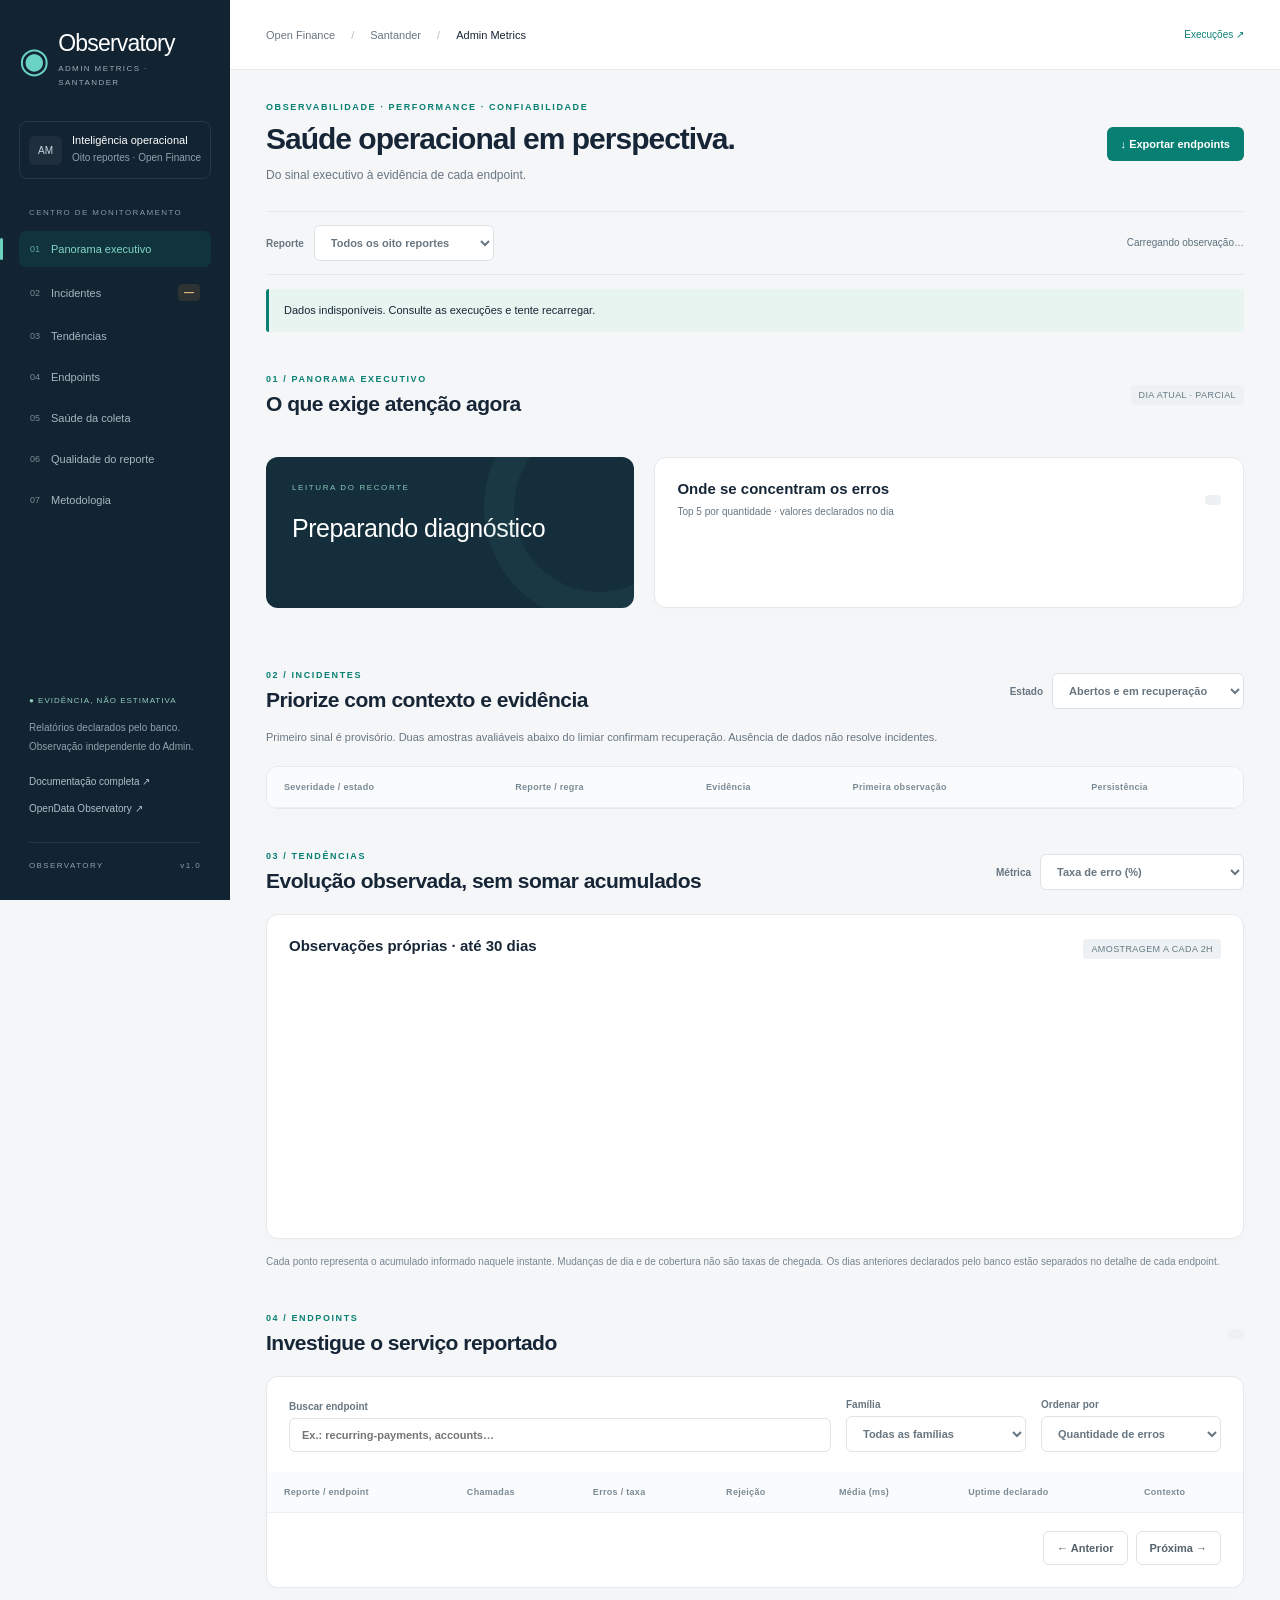
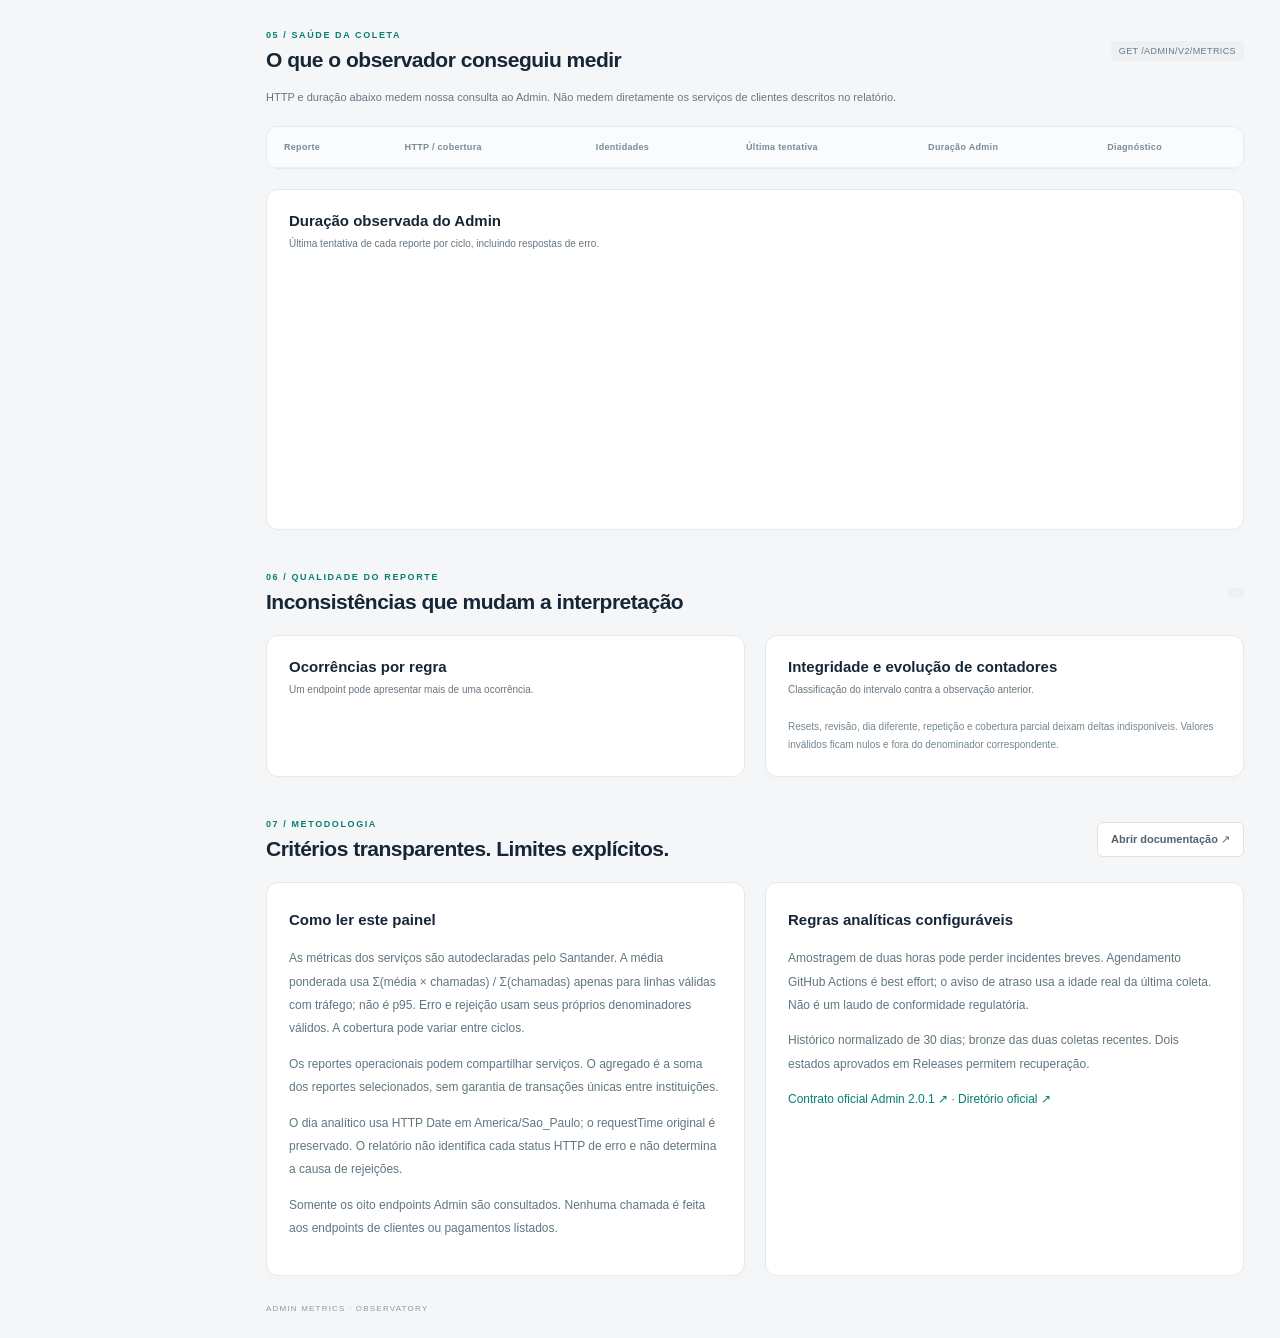
==== src/admin_metrics/web/index.html @ 26e7344a "Build Santander Admin monitor with stateful ETL, executive dashboard and two-hour Pages workflow" ====
<!DOCTYPE html>
<html lang="pt-BR">
<head>
<meta charset="utf-8"><meta name="viewport" content="width=device-width,initial-scale=1">
<meta name="description" content="Observatório executivo de métricas operacionais do Santander. Coleta auditável, incidentes e qualidade de reporte.">
<meta http-equiv="Content-Security-Policy" content="default-src 'self' file:; script-src 'self' file:; style-src 'self' 'unsafe-inline' file:; img-src 'self' data:; connect-src 'none'; object-src 'none'; base-uri 'none'">
<title>Admin Metrics · Santander Observatory</title>
<link rel="icon" href="data:image/svg+xml,%3Csvg xmlns='http://www.w3.org/2000/svg' viewBox='0 0 40 40'%3E%3Crect width='40' height='40' rx='10' fill='%23087f73'/%3E%3Ccircle cx='20' cy='20' r='11' fill='none' stroke='white' stroke-width='4'/%3E%3C/svg%3E">
<link rel="stylesheet" href="styles.css"><script defer src="data.js"></script><script defer src="app.js"></script>
</head>
<body>
<a href="#content" class="skip">Pular para o conteúdo</a>
<aside class="sidebar"><a class="brand" href="#panorama"><span class="brand-mark">◉</span><span>Observatory<small>ADMIN METRICS · SANTANDER</small></span></a><div class="workspace"><span>AM</span><div>Inteligência operacional<small>Oito reportes · Open Finance</small></div></div><p class="nav-label">CENTRO DE MONITORAMENTO</p><nav aria-label="Seções do dashboard">
<a class="nav-item active" href="#panorama"><span>01</span>Panorama executivo</a><a class="nav-item" href="#incidentes"><span>02</span>Incidentes <b id="nav-count">—</b></a><a class="nav-item" href="#tendencias"><span>03</span>Tendências</a><a class="nav-item" href="#endpoints"><span>04</span>Endpoints</a><a class="nav-item" href="#coleta"><span>05</span>Saúde da coleta</a><a class="nav-item" href="#qualidade"><span>06</span>Qualidade do reporte</a><a class="nav-item" href="#metodologia"><span>07</span>Metodologia</a></nav>
<div class="sidebar-bottom"><span class="source-label">● EVIDÊNCIA, NÃO ESTIMATIVA</span><p>Relatórios declarados pelo banco.<br>Observação independente do Admin.</p><a href="documentacao.html" target="_blank" rel="noopener">Documentação completa ↗</a><a href="https://alebitencourtx.github.io/open-finance-observatory/" target="_blank" rel="noopener">OpenData Observatory ↗</a><div class="sidebar-foot">OBSERVATORY <span>v1.0</span></div></div></aside>
<div class="shell"><header class="topbar"><div>Open Finance <span>/</span> Santander <span>/</span> <strong>Admin Metrics</strong></div><a href="https://github.com/alebitencourtx/admin-metrics/actions/workflows/pages.yml" target="_blank" rel="noopener">Execuções ↗</a></header>
<main id="content" tabindex="-1"><div class="page-heading"><div><p class="eyebrow">OBSERVABILIDADE · PERFORMANCE · CONFIABILIDADE</p><h1>Saúde operacional em perspectiva.</h1><p>Do sinal executivo à evidência de cada endpoint.</p></div><button id="export" class="button primary">↓ Exportar endpoints</button></div>
<div class="filterbar"><label>Reporte <select id="reporter"><option value="">Todos os oito reportes</option></select></label><div id="snapshot" class="snapshot">Carregando observação…</div></div><div id="freshness" role="status" class="notice"></div>
<noscript><div class="notice">Ative JavaScript para explorar o dashboard. A documentação HTML permanece disponível.</div></noscript>
<section id="panorama" class="section"><div class="section-heading"><div><p class="eyebrow">01 / PANORAMA EXECUTIVO</p><h2>O que exige atenção agora</h2></div><span class="tag">DIA ATUAL · PARCIAL</span></div><div id="kpis" class="metrics-grid"></div><div class="overview-grid"><article class="executive-card"><p class="dark-eyebrow">LEITURA DO RECORTE</p><h3 id="executive-title">Preparando diagnóstico</h3><p id="executive-copy"></p><div id="executive-foot" class="executive-foot"></div></article><article class="card"><div class="card-head"><div><h3>Onde se concentram os erros</h3><p>Top 5 por quantidade · valores declarados no dia</p></div><span id="concentration" class="tag"></span></div><div id="ranking"></div></article></div><div id="reporter-cards" class="reporter-grid"></div></section>
<section id="incidentes" class="section"><div class="section-heading"><div><p class="eyebrow">02 / INCIDENTES</p><h2>Priorize com contexto e evidência</h2></div><label class="inline-label">Estado <select id="incident-status"><option value="active">Abertos e em recuperação</option><option value="all">Todos, incluindo resolvidos</option><option value="critical">Somente críticos ativos</option></select></label></div><p class="section-intro">Primeiro sinal é provisório. Duas amostras avaliáveis abaixo do limiar confirmam recuperação. Ausência de dados não resolve incidentes.</p><div class="card table-wrap"><table><thead><tr><th>Severidade / estado</th><th>Reporte / regra</th><th>Evidência</th><th>Primeira observação</th><th>Persistência</th></tr></thead><tbody id="incident-rows"></tbody></table></div></section>
<section id="tendencias" class="section"><div class="section-heading"><div><p class="eyebrow">03 / TENDÊNCIAS</p><h2>Evolução observada, sem somar acumulados</h2></div><label class="inline-label">Métrica <select id="trend-metric"><option value="error_pct">Taxa de erro (%)</option><option value="mean_ms">Média declarada (ms)</option><option value="calls">Chamadas acumuladas do dia</option></select></label></div><div class="card"><div class="card-head"><div><h3>Observações próprias · até 30 dias</h3><p id="trend-note"></p></div><span class="tag">AMOSTRAGEM A CADA 2H</span></div><div id="trend-chart" class="chart"></div></div><p class="footnote">Cada ponto representa o acumulado informado naquele instante. Mudanças de dia e de cobertura não são taxas de chegada. Os dias anteriores declarados pelo banco estão separados no detalhe de cada endpoint.</p></section>
<section id="endpoints" class="section"><div class="section-heading"><div><p class="eyebrow">04 / ENDPOINTS</p><h2>Investigue o serviço reportado</h2></div><span id="endpoint-count" class="tag"></span></div><div class="card"><div class="table-filters"><label class="search-label">Buscar endpoint<input id="search" type="search" placeholder="Ex.: recurring-payments, accounts…"></label><label>Família<select id="family"><option value="">Todas as famílias</option></select></label><label>Ordenar por<select id="sort"><option value="errors">Quantidade de erros</option><option value="error_pct">Taxa de erro</option><option value="mean_ms">Média declarada</option><option value="calls">Chamadas</option><option value="path">Nome do endpoint</option></select></label></div><div class="table-wrap endpoint-table"><table><thead><tr><th>Reporte / endpoint</th><th>Chamadas</th><th>Erros / taxa</th><th>Rejeição</th><th>Média (ms)</th><th>Uptime declarado</th><th>Contexto</th></tr></thead><tbody id="endpoint-rows"></tbody></table></div><div class="pagination"><span id="page-note"></span><div><button id="prev" class="button secondary">← Anterior</button><button id="next" class="button secondary">Próxima →</button></div></div></div></section>
<section id="coleta" class="section"><div class="section-heading"><div><p class="eyebrow">05 / SAÚDE DA COLETA</p><h2>O que o observador conseguiu medir</h2></div><span class="tag">GET /ADMIN/V2/METRICS</span></div><p class="section-intro">HTTP e duração abaixo medem nossa consulta ao Admin. Não medem diretamente os serviços de clientes descritos no relatório.</p><div class="card table-wrap"><table><thead><tr><th>Reporte</th><th>HTTP / cobertura</th><th>Identidades</th><th>Última tentativa</th><th>Duração Admin</th><th>Diagnóstico</th></tr></thead><tbody id="probe-rows"></tbody></table></div><div class="card collection-history"><div class="card-head"><div><h3>Duração observada do Admin</h3><p>Última tentativa de cada reporte por ciclo, incluindo respostas de erro.</p></div></div><div id="probe-chart" class="chart"></div></div></section>
<section id="qualidade" class="section"><div class="section-heading"><div><p class="eyebrow">06 / QUALIDADE DO REPORTE</p><h2>Inconsistências que mudam a interpretação</h2></div><span id="quality-total" class="tag"></span></div><div class="two-column"><article class="card"><div class="card-head"><div><h3>Ocorrências por regra</h3><p>Um endpoint pode apresentar mais de uma ocorrência.</p></div></div><div id="quality-rules"></div></article><article class="card"><div class="card-head"><div><h3>Integridade e evolução de contadores</h3><p>Classificação do intervalo contra a observação anterior.</p></div></div><div id="interval-rules"></div><p class="footnote">Resets, revisão, dia diferente, repetição e cobertura parcial deixam deltas indisponíveis. Valores inválidos ficam nulos e fora do denominador correspondente.</p></article></div></section>
<section id="metodologia" class="section"><div class="section-heading"><div><p class="eyebrow">07 / METODOLOGIA</p><h2>Critérios transparentes. Limites explícitos.</h2></div><a class="button secondary" href="documentacao.html">Abrir documentação ↗</a></div><div class="two-column"><article class="card prose"><h3>Como ler este painel</h3><p>As métricas dos serviços são autodeclaradas pelo Santander. A média ponderada usa Σ(média × chamadas) / Σ(chamadas) apenas para linhas válidas com tráfego; não é p95. Erro e rejeição usam seus próprios denominadores válidos. A cobertura pode variar entre ciclos.</p><p>Os reportes operacionais podem compartilhar serviços. O agregado é a soma dos reportes selecionados, sem garantia de transações únicas entre instituições.</p><p>O dia analítico usa HTTP Date em America/Sao_Paulo; o requestTime original é preservado. O relatório não identifica cada status HTTP de erro e não determina a causa de rejeições.</p><p>Somente os oito endpoints Admin são consultados. Nenhuma chamada é feita aos endpoints de clientes ou pagamentos listados.</p></article><article class="card prose"><h3>Regras analíticas configuráveis</h3><div id="rule-summary"></div><p>Amostragem de duas horas pode perder incidentes breves. Agendamento GitHub Actions é best effort; o aviso de atraso usa a idade real da última coleta. Não é um laudo de conformidade regulatória.</p><p>Histórico normalizado de 30 dias; bronze das duas coletas recentes. Dois estados aprovados em Releases permitem recuperação.</p><p><a href="https://raw.githubusercontent.com/OpenBanking-Brasil/openapi/main/swagger-apis/admin/2.0.1.yml" target="_blank" rel="noopener">Contrato oficial Admin 2.0.1 ↗</a> · <a href="https://data.directory.openbankingbrasil.org.br/participants" target="_blank" rel="noopener">Diretório oficial ↗</a></p></article></div></section>
<footer>ADMIN METRICS · OBSERVATORY <span id="build-info"></span></footer></main></div>
<dialog id="detail" aria-labelledby="detail-title"><header><div><p class="eyebrow">EVIDÊNCIA DO ENDPOINT</p><h2 id="detail-title"></h2></div><button id="close-detail" aria-label="Fechar detalhe" class="button secondary">✕ Fechar</button></header><div id="detail-body"></div></dialog>
</body></html>
---- src/admin_metrics/web/styles.css ----
@charset "UTF-8";
:root{--bg:#f5f6f8;--surface:#fff;--ink:#172636;--muted:#687681;--line:#e3e9ed;--teal:#087f73;--teal-soft:#e7f4f0;--nav:#122331;--amber:#946019;--red:#b34453;--radius:12px;font-family:Inter,"Segoe UI",Arial,sans-serif;color:var(--ink);font-size:14px;font-synthesis:none}
*{box-sizing:border-box}html{scroll-behavior:smooth;scroll-padding-top:24px}body{margin:0;background:var(--bg)}button,input,select{font:inherit;color:inherit}button{cursor:pointer}a{color:var(--teal);text-decoration:none}a:hover{text-decoration:underline}button,a,input,select{touch-action:manipulation}button:focus-visible,a:focus-visible,input:focus-visible,select:focus-visible,svg circle:focus-visible{outline:3px solid #40bba6;outline-offset:3px}button:disabled{opacity:.4;cursor:default}h1,h2,h3,p{margin:0}h1{font-size:30px;font-weight:650;letter-spacing:-1px}h2{font-size:21px;letter-spacing:-.5px;font-weight:630}h3{font-size:15px;font-weight:650}small{display:block;font-size:10px;font-weight:400;color:var(--muted);line-height:1.7}svg{display:block;max-width:100%}.skip{position:fixed;z-index:100;top:-70px;left:245px;background:var(--teal);color:white;padding:15px}.skip:focus{top:10px}.sidebar{position:fixed;inset:0 auto 0 0;width:230px;background:var(--nav);color:white;padding:30px 19px;display:flex;flex-direction:column;z-index:25}.brand{display:flex;align-items:center;gap:9px;color:white;font-size:23px;letter-spacing:-.8px}.brand:hover{text-decoration:none}.brand-mark{color:#6bd3c4;font-size:35px}.brand small{font-size:8px;letter-spacing:1.4px;color:#9dabb7;margin-top:5px}.workspace{display:flex;gap:10px;align-items:center;border:1px solid #ffffff18;border-radius:8px;padding:12px 9px;margin-top:32px;font-size:11px}.workspace>span{background:#ffffff0d;border-radius:6px;padding:9px;font-size:10px;color:#c9d7dc}.workspace small{color:#91a3af;margin-top:3px}.nav-label{font-size:8px;letter-spacing:1.4px;color:#8399a7;margin:29px 10px 14px}nav{display:grid;gap:5px}.nav-item{display:flex;align-items:center;gap:11px;padding:12px 11px;color:#a6b7c3;font-size:11px;border-radius:7px;position:relative}.nav-item span{font-size:9px;opacity:.7}.nav-item:hover{background:#ffffff08;color:white;text-decoration:none}.nav-item.active{color:#83d7cb;background:#0a867728}.nav-item.active:before{content:"";position:absolute;left:-19px;width:3px;height:22px;background:#6cd3c1;border-radius:3px}.nav-item b{margin-left:auto;font-size:10px;background:#b1833b2b;color:#e6bd7d;padding:3px 6px;border-radius:4px}.sidebar-bottom{margin-top:auto;padding:20px 10px 0}.source-label{font-size:8px;letter-spacing:1px;color:#91cdbc}.sidebar-bottom p{font-size:10px;line-height:1.9;color:#91a3af;margin:12px 0}.sidebar-bottom>a{display:block;font-size:10px;color:#adbfca;padding:8px 0}.sidebar-foot{display:flex;justify-content:space-between;border-top:1px solid #ffffff15;color:#8da2af;padding-top:18px;margin-top:20px;font-size:8px;letter-spacing:1.4px}.shell{margin-left:230px}.topbar{height:70px;background:white;border-bottom:1px solid var(--line);padding:0 36px;display:flex;align-items:center;justify-content:space-between;font-size:11px;color:var(--muted)}.topbar span{margin:0 13px;color:#b3bec5}.topbar strong{font-weight:500;color:var(--ink)}.topbar>a{font-size:10px}main{max-width:1720px;padding:32px 36px 15px;margin:auto;outline:none}.page-heading{display:flex;align-items:center;justify-content:space-between;gap:15px;margin-bottom:26px}.eyebrow{font-size:9px;font-weight:700;letter-spacing:1.6px;color:var(--teal);margin-bottom:10px}.page-heading>div>p:last-child{font-size:12px;line-height:1.6;color:var(--muted);margin-top:10px}.button{display:inline-flex;align-items:center;justify-content:center;gap:7px;padding:10px 13px;border-radius:6px;font-size:11px;font-weight:600;border:1px solid transparent;white-space:nowrap}.primary{background:var(--teal);color:white}.secondary{background:white;border-color:#dce3e7;color:#54626d}.button:hover{filter:brightness(.97);text-decoration:none}.filterbar{display:flex;align-items:center;justify-content:space-between;border-block:1px solid var(--line);padding:13px 0;margin-bottom:14px;gap:10px}label{font-size:10px;font-weight:550;color:var(--muted)}select,input{display:block;background:white;border:1px solid #dce3e7;padding:10px 12px;border-radius:6px;font-size:11px;max-width:100%;margin-top:6px}select{min-width:180px}.filterbar label{display:flex;gap:10px;align-items:center}.filterbar select{margin:0}.snapshot{font-size:10px;color:#5c717d;text-align:right;line-height:1.8}.notice{font-size:11px;line-height:1.7;background:var(--teal-soft);border-left:3px solid var(--teal);padding:12px 15px;margin:0 0 25px;border-radius:3px}.notice.warning{background:#fff4e4;border-color:#c19648;color:#7e591c}.section{margin-top:34px;padding-top:8px;scroll-margin-top:16px}.section-heading{display:flex;align-items:center;justify-content:space-between;gap:15px;margin-bottom:21px}.section-heading .eyebrow{margin-bottom:8px}.tag{display:inline-block;background:#edf1f3;border-radius:4px;padding:5px 8px;color:#657985;font-size:9px;letter-spacing:.4px;white-space:nowrap}.metrics-grid{display:grid;grid-template-columns:repeat(4,1fr);gap:16px;margin-bottom:20px}.metric-card{background:white;border:1px solid var(--line);border-radius:var(--radius);padding:19px 20px;min-width:0}.metric-top{font-size:11px;color:#667882}.metric-number{font-size:32px;line-height:1.2;letter-spacing:-1px;font-weight:630;margin:15px 0 10px;font-variant-numeric:tabular-nums}.metric-number .unit{font-size:16px;color:#80909b;margin-left:4px;font-weight:400}.metric-note{font-size:10px;color:var(--muted);line-height:1.7}.metric-note strong{color:var(--teal);font-weight:550}.card{background:white;border:1px solid var(--line);border-radius:var(--radius);padding:22px;min-width:0;box-shadow:0 4px 18px #182a3a03}.card-head{display:flex;align-items:center;justify-content:space-between;gap:15px;margin-bottom:20px}.card-head p{font-size:10px;color:var(--muted);line-height:1.6;margin-top:7px}.overview-grid{display:grid;grid-template-columns:1fr 1.6fr;gap:20px;margin-bottom:20px}.executive-card{background:#152e3b;color:white;border-radius:var(--radius);padding:26px;display:flex;flex-direction:column;position:relative;overflow:hidden}.executive-card:after{content:"";position:absolute;right:-80px;top:-65px;width:170px;height:170px;border:30px solid #4a97881a;border-radius:50%;pointer-events:none}.dark-eyebrow{font-size:8px;letter-spacing:1.6px;color:#88c9bc}.executive-card h3{font-size:25px;font-weight:500;line-height:1.3;letter-spacing:-.5px;margin:20px 0 14px;max-width:360px}.executive-card>p:not(.dark-eyebrow){color:#b6c8d3;font-size:11px;line-height:1.9}.executive-foot{margin-top:auto;padding-top:24px;font-size:10px;color:#8ed5c7;line-height:1.7}.rank-item{display:grid;grid-template-columns:20px minmax(0,1fr) 90px;gap:10px;align-items:center;margin:15px 0}.rank-item>span{font-size:10px;color:#8496a2}.rank-label{font-size:10px;color:var(--ink);background:none;border:0;padding:0;text-align:left;display:block;width:100%;overflow:hidden;text-overflow:ellipsis;white-space:nowrap}.rank-label:hover{color:var(--teal);text-decoration:underline}.rank-track{height:4px;background:#f2f1f3;border-radius:3px;margin-top:7px;overflow:hidden}.rank-track span{display:block;background:#b9636d;height:100%}.rank-value{text-align:right;font-size:12px;font-variant-numeric:tabular-nums}.rank-value small{font-size:9px}.reporter-grid{display:grid;grid-template-columns:repeat(4,1fr);gap:12px}.reporter-card{border:1px solid var(--line);background:white;border-radius:8px;padding:14px;text-align:left;min-width:0}.reporter-card:hover{border-color:#60b6a8}.reporter-card .head{display:flex;justify-content:space-between;align-items:center;gap:5px;font-size:11px;font-weight:600}.reporter-card p{font-size:10px;line-height:1.7;color:var(--muted);margin-top:8px}.status{display:inline-block;padding:3px 6px;border-radius:4px;font-size:9px;line-height:1.5;font-weight:550}.status.good{background:#e7f4f0;color:#137565}.status.attention{background:#fff3de;color:#8c5a13}.status.critical{background:#fbecef;color:#a33748}.status.muted{background:#edf1f4;color:#677b8a}.section-intro{font-size:11px;line-height:1.8;color:var(--muted);margin:-5px 0 18px}.inline-label{display:flex;align-items:center;gap:9px}.inline-label select{margin:0}.table-wrap{overflow:auto;padding:0}table{width:100%;border-collapse:collapse;text-align:left;font-size:11px}th{background:#fafbfc;color:#7b8b96;font-weight:550;font-size:9px;letter-spacing:.3px;position:sticky;top:0;z-index:1;white-space:nowrap}td,th{padding:15px 17px;border-bottom:1px solid #edf0f3;vertical-align:top}tbody tr:last-child td{border-bottom:0}tbody tr:hover{background:#fafcfc}td{line-height:1.7;font-variant-numeric:tabular-nums}td small{margin-top:3px;font-size:9px}.cell-path{display:block;border:0;background:none;text-align:left;padding:0;color:var(--teal);font-size:10px;line-height:1.7;max-width:330px;overflow-wrap:anywhere;cursor:pointer}.cell-path:hover{text-decoration:underline}.cell-label{font-size:10px;font-weight:600;margin-bottom:4px}.empty{color:#81919d;text-align:center;padding:35px 20px;font-size:12px;line-height:1.9}.footnote{font-size:10px;line-height:1.8;color:#768691;margin-top:14px}.chart{min-height:235px;width:100%}.chart svg{width:100%;height:auto;overflow:visible}.chart .axis{font-size:10px;fill:#7f919c}.chart .point{cursor:help}.chart .legend{display:flex;flex-wrap:wrap;gap:12px;font-size:10px;color:#657984;margin-top:10px}.legend i{display:inline-block;width:8px;height:8px;border-radius:50%;margin-right:5px}.two-column{display:grid;grid-template-columns:1fr 1fr;gap:20px}.table-filters{display:flex;gap:15px;align-items:end;padding-bottom:20px}.table-filters .search-label{flex:1}.search-label input{width:100%}.endpoint-table{margin-inline:-22px;max-height:580px}.pagination{display:flex;justify-content:space-between;align-items:center;gap:10px;padding-top:18px;color:var(--muted);font-size:10px}.pagination>div{display:flex;gap:8px}.collection-history{margin-top:20px}.quality-item{display:flex;justify-content:space-between;align-items:start;gap:15px;border-bottom:1px solid #edf0f3;padding:12px 0;font-size:11px;line-height:1.7}.quality-item:last-child{border:0}.quality-item b{font-size:13px;font-weight:600}.prose{font-size:12px;line-height:1.95}.prose h3{margin-bottom:13px}.prose p{color:#617680;margin:12px 0}.prose ul{padding-left:18px;font-size:11px;color:#617680}.prose li{margin:7px 0}footer{display:flex;justify-content:space-between;font-size:8px;color:#899aa5;letter-spacing:1.2px;padding:28px 0 10px;gap:10px;overflow-wrap:anywhere}footer span{letter-spacing:0}dialog{border:1px solid var(--line);border-radius:14px;width:min(1050px,94vw);max-height:90vh;padding:28px;color:var(--ink);box-shadow:0 24px 80px #13263635}dialog::backdrop{background:#10233099;backdrop-filter:blur(3px)}dialog>header{display:flex;justify-content:space-between;gap:20px;margin-bottom:24px}dialog h2{font-size:19px;line-height:1.5;overflow-wrap:anywhere}dialog h3{margin:24px 0 15px}.detail-grid{display:grid;grid-template-columns:repeat(4,1fr);gap:10px;margin:20px 0}.detail-stat{background:#f5f7f9;padding:14px;border-radius:8px;font-size:18px;font-weight:600}.detail-stat small{font-size:9px;margin-bottom:7px}.evidence{background:#f5f7f9;padding:15px;border-radius:7px;font-size:10px;line-height:2;overflow-wrap:anywhere}.evidence code{font-family:Consolas,monospace;font-size:10px}.pill-list{display:flex;flex-wrap:wrap;gap:6px;margin:15px 0}.dialog-note{font-size:11px;color:var(--muted);line-height:1.9}
@media(min-width:1600px){main{padding-inline:45px}.metric-number{font-size:36px}}@media(max-height:850px) and (min-width:901px){.sidebar{padding-top:20px;padding-bottom:18px}.workspace{margin-top:20px}.nav-label{margin-top:22px}.nav-item{padding-block:10px}.sidebar-bottom{padding-top:10px}.sidebar-bottom p{margin:8px 0}.sidebar-foot{margin-top:10px}}
@media(max-width:1200px){main{padding:26px 24px}.overview-grid{grid-template-columns:1fr 1.35fr}.metrics-grid{gap:10px}.metric-card{padding:17px 14px}.metric-number{font-size:28px}.table-filters{flex-wrap:wrap}.table-filters select{min-width:150px}.page-heading h1{font-size:26px}.reporter-grid{grid-template-columns:repeat(2,1fr)}}
@media(max-width:900px){html{scroll-padding-top:115px}.sidebar{position:sticky;top:0;width:100%;padding:12px 16px;display:block;height:auto;box-shadow:0 2px 10px #14263620}.brand{font-size:18px;gap:7px}.brand-mark{font-size:26px}.brand small{font-size:7px}.workspace,.nav-label,.sidebar-bottom{display:none}nav{display:flex;gap:5px;overflow:auto;margin-top:12px;scrollbar-width:thin}.nav-item{white-space:nowrap;padding:8px 10px;font-size:10px}.nav-item span{display:none}.nav-item.active:before{display:none}.nav-item b{margin-left:0}.shell{margin-left:0}.topbar{height:50px;padding-inline:20px}.topbar div{font-size:10px}.topbar span{margin:0 7px}.section{scroll-margin-top:110px}.overview-grid,.two-column{grid-template-columns:1fr}.executive-card{min-height:250px}.metrics-grid{grid-template-columns:repeat(2,1fr)}.section-heading{align-items:start}h2{font-size:19px}.inline-label{display:block}.inline-label select{margin-top:6px}.tag{font-size:8px}.detail-grid{grid-template-columns:repeat(2,1fr)}}
@media(max-width:550px){main{padding:24px 15px 10px}.page-heading{display:block}.page-heading .button{margin-top:17px}h1{font-size:25px!important}.eyebrow{font-size:8px;letter-spacing:1px}.filterbar{align-items:start;flex-direction:column}.snapshot{text-align:left}.metric-number{font-size:26px}.metric-note{font-size:9px}.card{padding:18px}.endpoint-table{margin-inline:-18px}.table-filters{display:block}.table-filters label{display:block;margin-top:12px}.table-filters select{width:100%}.section-heading{flex-wrap:wrap;gap:12px}.inline-label select{min-width:160px}.card-head{align-items:start;flex-wrap:wrap}.rank-item{grid-template-columns:15px minmax(0,1fr) 70px}.reporter-grid{gap:8px}.reporter-card{padding:11px}.reporter-card .head{flex-wrap:wrap}.pagination{align-items:start;flex-direction:column}.pagination>div{width:100%;justify-content:space-between}.chart{min-height:170px}dialog{padding:20px 15px}dialog>header{display:block}dialog>header .button{margin-top:12px}footer{flex-direction:column}.topbar>a{font-size:9px}}
@media(prefers-reduced-motion:reduce){html{scroll-behavior:auto}}@media print{.sidebar,.topbar,.filterbar,.page-heading>button,.table-filters,.pagination,.inline-label,dialog,.skip{display:none}.shell{margin:0}main{padding:0}.section{break-inside:avoid}.card,.metric-card{box-shadow:none}.table-wrap{max-height:none!important;overflow:visible}.executive-card{print-color-adjust:exact}.section-heading{margin-top:20px}.chart{min-height:0}}

#incidentes .table-wrap{max-height:540px}
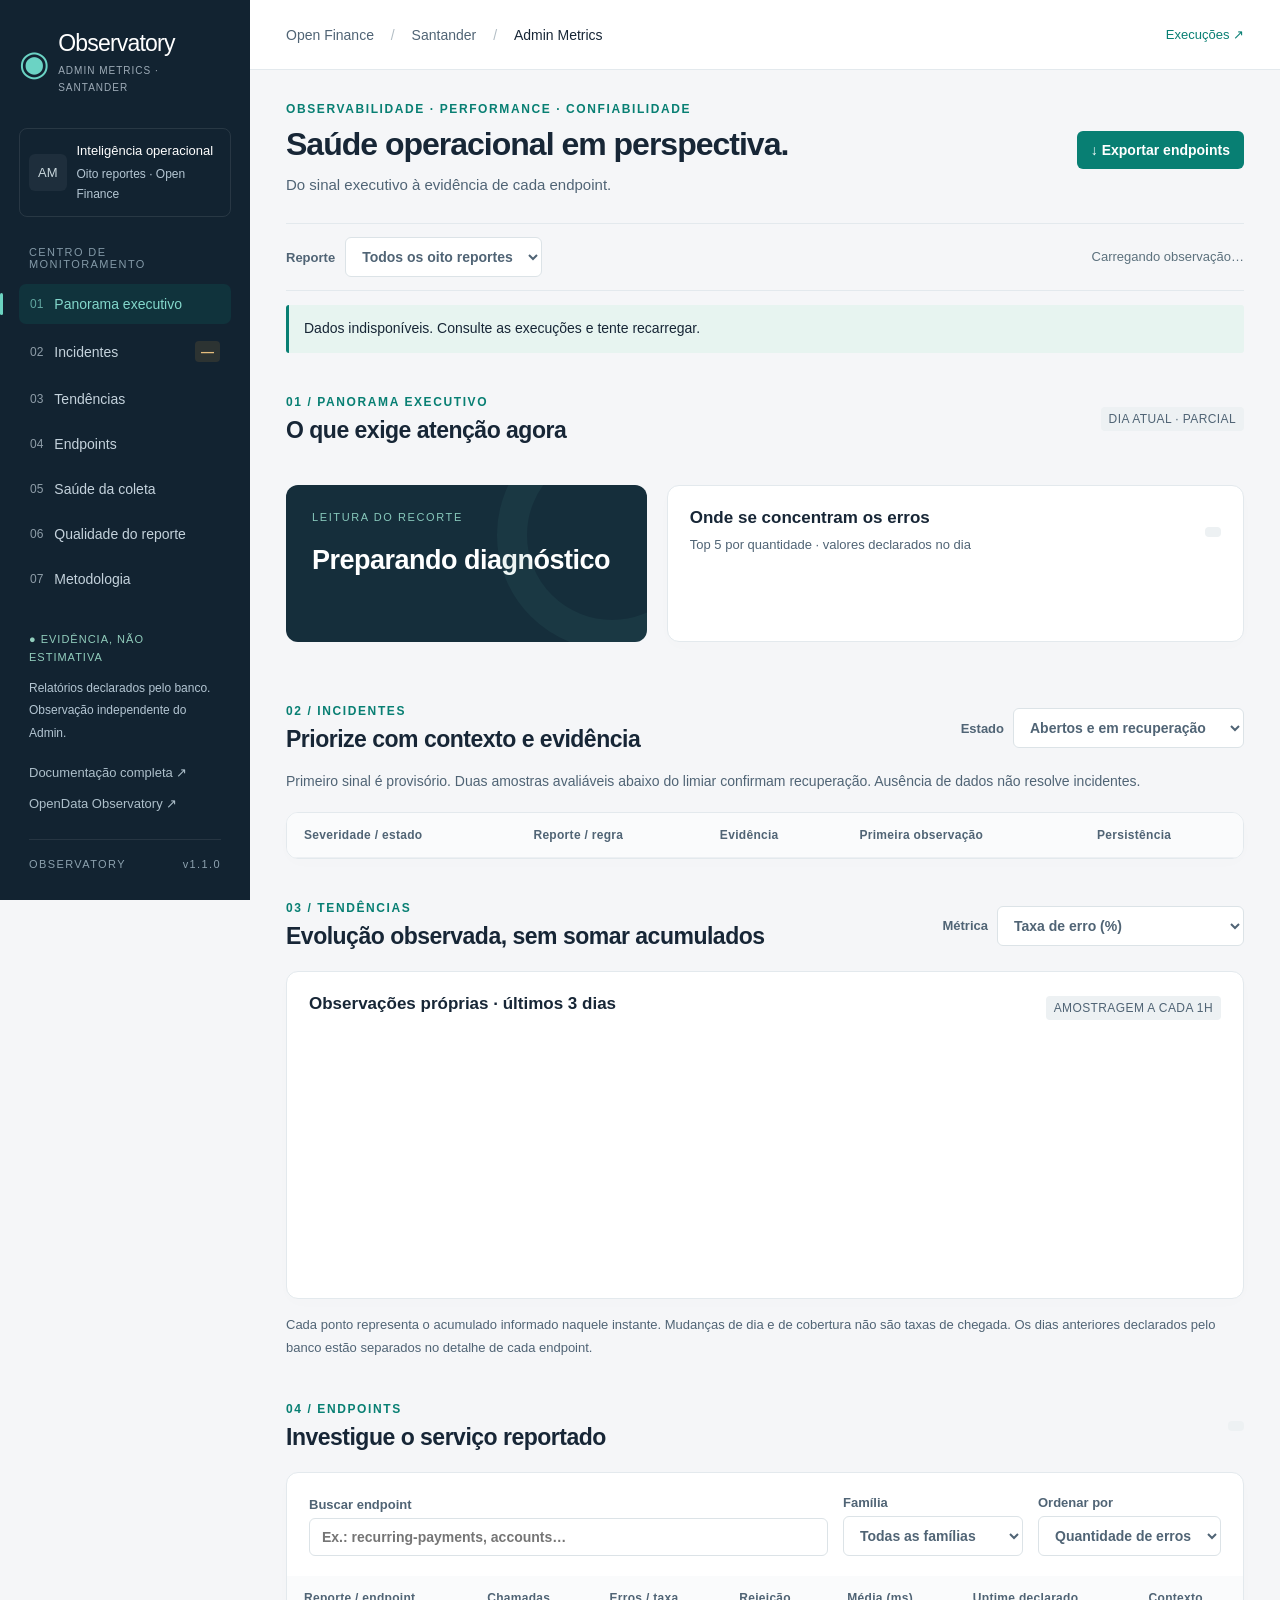
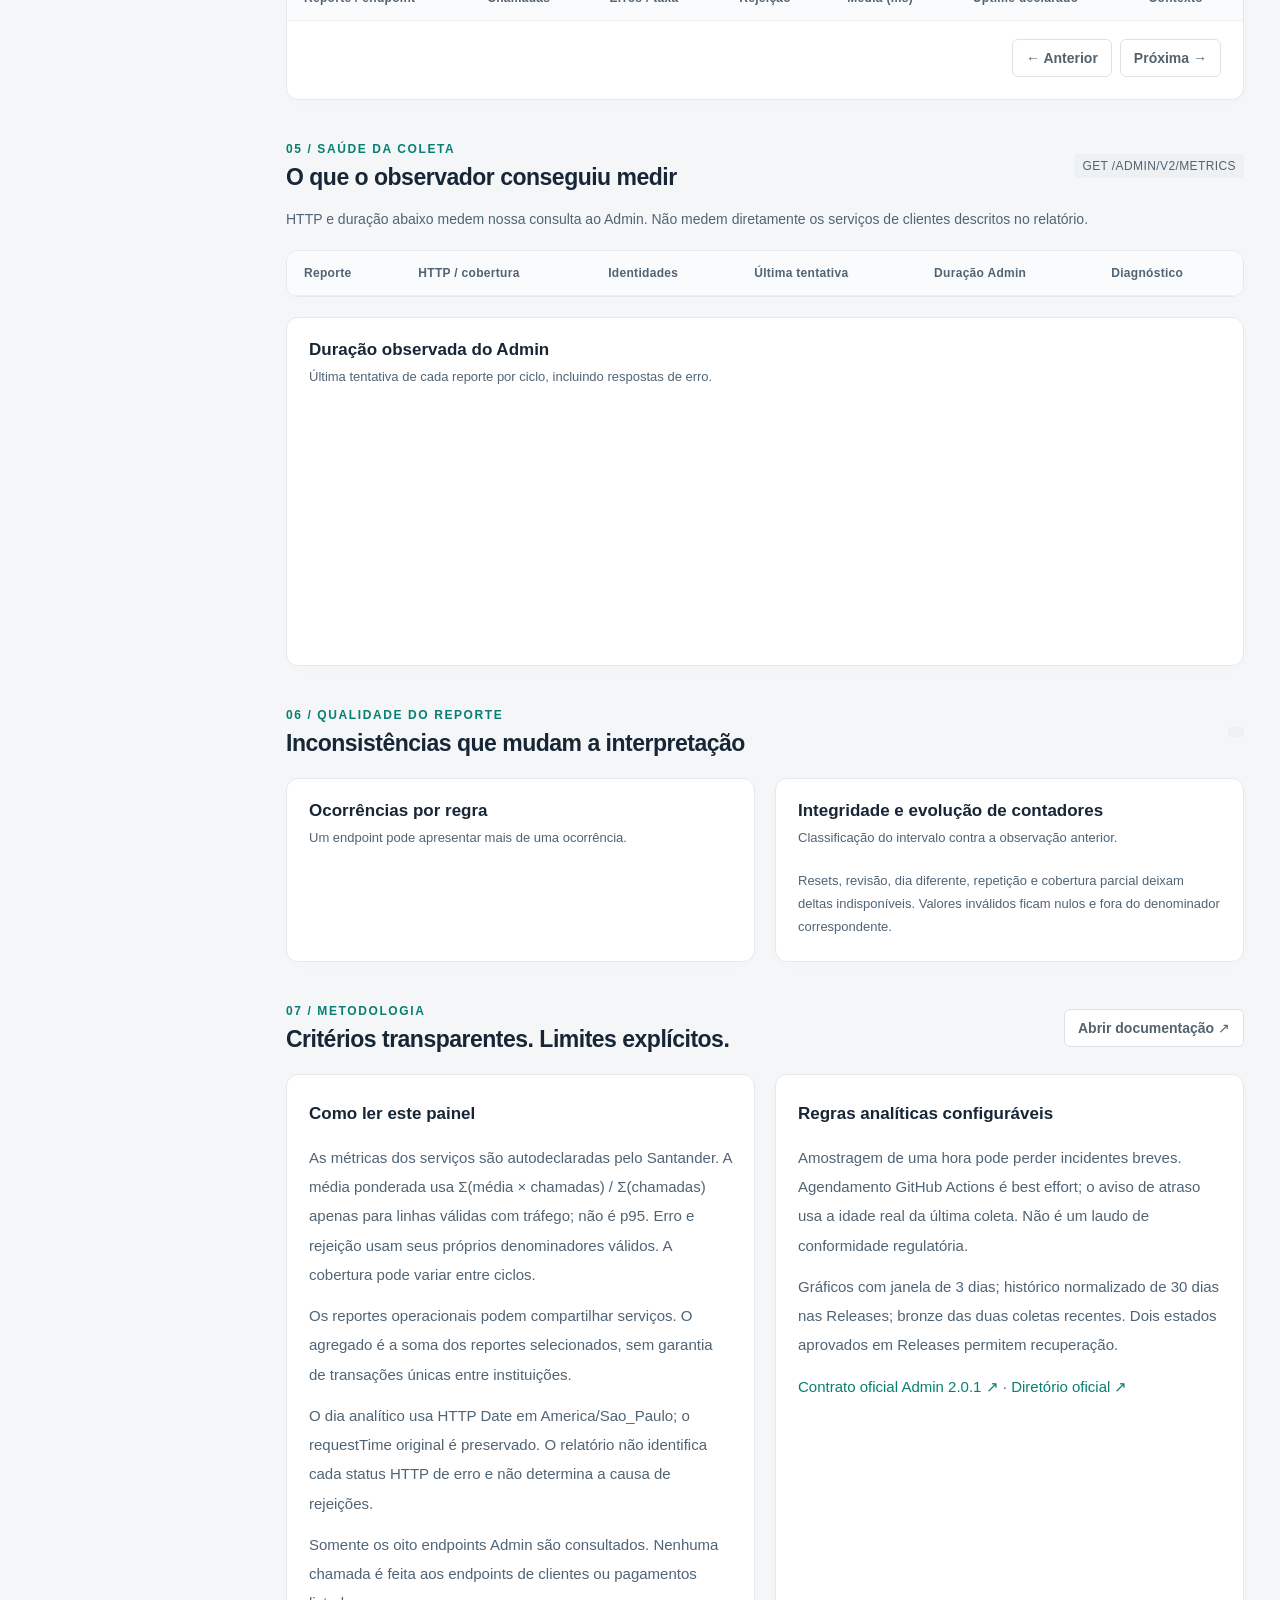
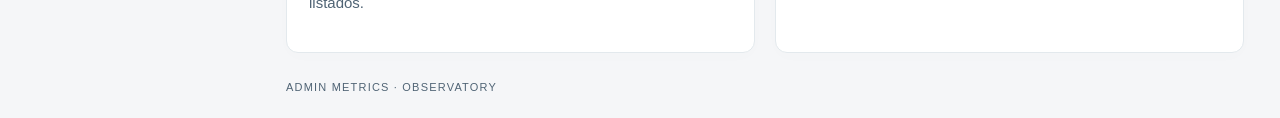
==== commit a59b0e38: "Fix metric eligibility and retention; schedule hourly with 72h dashboard" ====
--- a/src/admin_metrics/web/index.html
+++ b/src/admin_metrics/web/index.html
@@ -12,18 +12,18 @@
 <a href="#content" class="skip">Pular para o conteúdo</a>
 <aside class="sidebar"><a class="brand" href="#panorama"><span class="brand-mark">◉</span><span>Observatory<small>ADMIN METRICS · SANTANDER</small></span></a><div class="workspace"><span>AM</span><div>Inteligência operacional<small>Oito reportes · Open Finance</small></div></div><p class="nav-label">CENTRO DE MONITORAMENTO</p><nav aria-label="Seções do dashboard">
 <a class="nav-item active" href="#panorama"><span>01</span>Panorama executivo</a><a class="nav-item" href="#incidentes"><span>02</span>Incidentes <b id="nav-count">—</b></a><a class="nav-item" href="#tendencias"><span>03</span>Tendências</a><a class="nav-item" href="#endpoints"><span>04</span>Endpoints</a><a class="nav-item" href="#coleta"><span>05</span>Saúde da coleta</a><a class="nav-item" href="#qualidade"><span>06</span>Qualidade do reporte</a><a class="nav-item" href="#metodologia"><span>07</span>Metodologia</a></nav>
-<div class="sidebar-bottom"><span class="source-label">● EVIDÊNCIA, NÃO ESTIMATIVA</span><p>Relatórios declarados pelo banco.<br>Observação independente do Admin.</p><a href="documentacao.html" target="_blank" rel="noopener">Documentação completa ↗</a><a href="https://alebitencourtx.github.io/open-finance-observatory/" target="_blank" rel="noopener">OpenData Observatory ↗</a><div class="sidebar-foot">OBSERVATORY <span>v1.0</span></div></div></aside>
+<div class="sidebar-bottom"><span class="source-label">● EVIDÊNCIA, NÃO ESTIMATIVA</span><p>Relatórios declarados pelo banco.<br>Observação independente do Admin.</p><a href="documentacao.html" target="_blank" rel="noopener">Documentação completa ↗</a><a href="https://alebitencourtx.github.io/open-finance-observatory/" target="_blank" rel="noopener">OpenData Observatory ↗</a><div class="sidebar-foot">OBSERVATORY <span id="app-version">v1.1.0</span></div></div></aside>
 <div class="shell"><header class="topbar"><div>Open Finance <span>/</span> Santander <span>/</span> <strong>Admin Metrics</strong></div><a href="https://github.com/alebitencourtx/admin-metrics/actions/workflows/pages.yml" target="_blank" rel="noopener">Execuções ↗</a></header>
 <main id="content" tabindex="-1"><div class="page-heading"><div><p class="eyebrow">OBSERVABILIDADE · PERFORMANCE · CONFIABILIDADE</p><h1>Saúde operacional em perspectiva.</h1><p>Do sinal executivo à evidência de cada endpoint.</p></div><button id="export" class="button primary">↓ Exportar endpoints</button></div>
 <div class="filterbar"><label>Reporte <select id="reporter"><option value="">Todos os oito reportes</option></select></label><div id="snapshot" class="snapshot">Carregando observação…</div></div><div id="freshness" role="status" class="notice"></div>
 <noscript><div class="notice">Ative JavaScript para explorar o dashboard. A documentação HTML permanece disponível.</div></noscript>
 <section id="panorama" class="section"><div class="section-heading"><div><p class="eyebrow">01 / PANORAMA EXECUTIVO</p><h2>O que exige atenção agora</h2></div><span class="tag">DIA ATUAL · PARCIAL</span></div><div id="kpis" class="metrics-grid"></div><div class="overview-grid"><article class="executive-card"><p class="dark-eyebrow">LEITURA DO RECORTE</p><h3 id="executive-title">Preparando diagnóstico</h3><p id="executive-copy"></p><div id="executive-foot" class="executive-foot"></div></article><article class="card"><div class="card-head"><div><h3>Onde se concentram os erros</h3><p>Top 5 por quantidade · valores declarados no dia</p></div><span id="concentration" class="tag"></span></div><div id="ranking"></div></article></div><div id="reporter-cards" class="reporter-grid"></div></section>
 <section id="incidentes" class="section"><div class="section-heading"><div><p class="eyebrow">02 / INCIDENTES</p><h2>Priorize com contexto e evidência</h2></div><label class="inline-label">Estado <select id="incident-status"><option value="active">Abertos e em recuperação</option><option value="all">Todos, incluindo resolvidos</option><option value="critical">Somente críticos ativos</option></select></label></div><p class="section-intro">Primeiro sinal é provisório. Duas amostras avaliáveis abaixo do limiar confirmam recuperação. Ausência de dados não resolve incidentes.</p><div class="card table-wrap"><table><thead><tr><th>Severidade / estado</th><th>Reporte / regra</th><th>Evidência</th><th>Primeira observação</th><th>Persistência</th></tr></thead><tbody id="incident-rows"></tbody></table></div></section>
-<section id="tendencias" class="section"><div class="section-heading"><div><p class="eyebrow">03 / TENDÊNCIAS</p><h2>Evolução observada, sem somar acumulados</h2></div><label class="inline-label">Métrica <select id="trend-metric"><option value="error_pct">Taxa de erro (%)</option><option value="mean_ms">Média declarada (ms)</option><option value="calls">Chamadas acumuladas do dia</option></select></label></div><div class="card"><div class="card-head"><div><h3>Observações próprias · até 30 dias</h3><p id="trend-note"></p></div><span class="tag">AMOSTRAGEM A CADA 2H</span></div><div id="trend-chart" class="chart"></div></div><p class="footnote">Cada ponto representa o acumulado informado naquele instante. Mudanças de dia e de cobertura não são taxas de chegada. Os dias anteriores declarados pelo banco estão separados no detalhe de cada endpoint.</p></section>
+<section id="tendencias" class="section"><div class="section-heading"><div><p class="eyebrow">03 / TENDÊNCIAS</p><h2>Evolução observada, sem somar acumulados</h2></div><label class="inline-label">Métrica <select id="trend-metric"><option value="error_pct">Taxa de erro (%)</option><option value="mean_ms">Média declarada (ms)</option><option value="calls">Chamadas acumuladas do dia</option></select></label></div><div class="card"><div class="card-head"><div><h3 id="history-heading">Observações próprias · últimos 3 dias</h3><p id="trend-note"></p></div><span id="sampling-label" class="tag">AMOSTRAGEM A CADA 1H</span></div><div id="trend-chart" class="chart"></div></div><p class="footnote">Cada ponto representa o acumulado informado naquele instante. Mudanças de dia e de cobertura não são taxas de chegada. Os dias anteriores declarados pelo banco estão separados no detalhe de cada endpoint.</p></section>
 <section id="endpoints" class="section"><div class="section-heading"><div><p class="eyebrow">04 / ENDPOINTS</p><h2>Investigue o serviço reportado</h2></div><span id="endpoint-count" class="tag"></span></div><div class="card"><div class="table-filters"><label class="search-label">Buscar endpoint<input id="search" type="search" placeholder="Ex.: recurring-payments, accounts…"></label><label>Família<select id="family"><option value="">Todas as famílias</option></select></label><label>Ordenar por<select id="sort"><option value="errors">Quantidade de erros</option><option value="error_pct">Taxa de erro</option><option value="mean_ms">Média declarada</option><option value="calls">Chamadas</option><option value="path">Nome do endpoint</option></select></label></div><div class="table-wrap endpoint-table"><table><thead><tr><th>Reporte / endpoint</th><th>Chamadas</th><th>Erros / taxa</th><th>Rejeição</th><th>Média (ms)</th><th>Uptime declarado</th><th>Contexto</th></tr></thead><tbody id="endpoint-rows"></tbody></table></div><div class="pagination"><span id="page-note"></span><div><button id="prev" class="button secondary">← Anterior</button><button id="next" class="button secondary">Próxima →</button></div></div></div></section>
 <section id="coleta" class="section"><div class="section-heading"><div><p class="eyebrow">05 / SAÚDE DA COLETA</p><h2>O que o observador conseguiu medir</h2></div><span class="tag">GET /ADMIN/V2/METRICS</span></div><p class="section-intro">HTTP e duração abaixo medem nossa consulta ao Admin. Não medem diretamente os serviços de clientes descritos no relatório.</p><div class="card table-wrap"><table><thead><tr><th>Reporte</th><th>HTTP / cobertura</th><th>Identidades</th><th>Última tentativa</th><th>Duração Admin</th><th>Diagnóstico</th></tr></thead><tbody id="probe-rows"></tbody></table></div><div class="card collection-history"><div class="card-head"><div><h3>Duração observada do Admin</h3><p>Última tentativa de cada reporte por ciclo, incluindo respostas de erro.</p></div></div><div id="probe-chart" class="chart"></div></div></section>
 <section id="qualidade" class="section"><div class="section-heading"><div><p class="eyebrow">06 / QUALIDADE DO REPORTE</p><h2>Inconsistências que mudam a interpretação</h2></div><span id="quality-total" class="tag"></span></div><div class="two-column"><article class="card"><div class="card-head"><div><h3>Ocorrências por regra</h3><p>Um endpoint pode apresentar mais de uma ocorrência.</p></div></div><div id="quality-rules"></div></article><article class="card"><div class="card-head"><div><h3>Integridade e evolução de contadores</h3><p>Classificação do intervalo contra a observação anterior.</p></div></div><div id="interval-rules"></div><p class="footnote">Resets, revisão, dia diferente, repetição e cobertura parcial deixam deltas indisponíveis. Valores inválidos ficam nulos e fora do denominador correspondente.</p></article></div></section>
-<section id="metodologia" class="section"><div class="section-heading"><div><p class="eyebrow">07 / METODOLOGIA</p><h2>Critérios transparentes. Limites explícitos.</h2></div><a class="button secondary" href="documentacao.html">Abrir documentação ↗</a></div><div class="two-column"><article class="card prose"><h3>Como ler este painel</h3><p>As métricas dos serviços são autodeclaradas pelo Santander. A média ponderada usa Σ(média × chamadas) / Σ(chamadas) apenas para linhas válidas com tráfego; não é p95. Erro e rejeição usam seus próprios denominadores válidos. A cobertura pode variar entre ciclos.</p><p>Os reportes operacionais podem compartilhar serviços. O agregado é a soma dos reportes selecionados, sem garantia de transações únicas entre instituições.</p><p>O dia analítico usa HTTP Date em America/Sao_Paulo; o requestTime original é preservado. O relatório não identifica cada status HTTP de erro e não determina a causa de rejeições.</p><p>Somente os oito endpoints Admin são consultados. Nenhuma chamada é feita aos endpoints de clientes ou pagamentos listados.</p></article><article class="card prose"><h3>Regras analíticas configuráveis</h3><div id="rule-summary"></div><p>Amostragem de duas horas pode perder incidentes breves. Agendamento GitHub Actions é best effort; o aviso de atraso usa a idade real da última coleta. Não é um laudo de conformidade regulatória.</p><p>Histórico normalizado de 30 dias; bronze das duas coletas recentes. Dois estados aprovados em Releases permitem recuperação.</p><p><a href="https://raw.githubusercontent.com/OpenBanking-Brasil/openapi/main/swagger-apis/admin/2.0.1.yml" target="_blank" rel="noopener">Contrato oficial Admin 2.0.1 ↗</a> · <a href="https://data.directory.openbankingbrasil.org.br/participants" target="_blank" rel="noopener">Diretório oficial ↗</a></p></article></div></section>
+<section id="metodologia" class="section"><div class="section-heading"><div><p class="eyebrow">07 / METODOLOGIA</p><h2>Critérios transparentes. Limites explícitos.</h2></div><a class="button secondary" href="documentacao.html">Abrir documentação ↗</a></div><div class="two-column"><article class="card prose"><h3>Como ler este painel</h3><p>As métricas dos serviços são autodeclaradas pelo Santander. A média ponderada usa Σ(média × chamadas) / Σ(chamadas) apenas para linhas válidas com tráfego; não é p95. Erro e rejeição usam seus próprios denominadores válidos. A cobertura pode variar entre ciclos.</p><p>Os reportes operacionais podem compartilhar serviços. O agregado é a soma dos reportes selecionados, sem garantia de transações únicas entre instituições.</p><p>O dia analítico usa HTTP Date em America/Sao_Paulo; o requestTime original é preservado. O relatório não identifica cada status HTTP de erro e não determina a causa de rejeições.</p><p>Somente os oito endpoints Admin são consultados. Nenhuma chamada é feita aos endpoints de clientes ou pagamentos listados.</p></article><article class="card prose"><h3>Regras analíticas configuráveis</h3><div id="rule-summary"></div><p>Amostragem de uma hora pode perder incidentes breves. Agendamento GitHub Actions é best effort; o aviso de atraso usa a idade real da última coleta. Não é um laudo de conformidade regulatória.</p><p>Gráficos com janela de 3 dias; histórico normalizado de 30 dias nas Releases; bronze das duas coletas recentes. Dois estados aprovados em Releases permitem recuperação.</p><p><a href="https://raw.githubusercontent.com/OpenBanking-Brasil/openapi/main/swagger-apis/admin/2.0.1.yml" target="_blank" rel="noopener">Contrato oficial Admin 2.0.1 ↗</a> · <a href="https://data.directory.openbankingbrasil.org.br/participants" target="_blank" rel="noopener">Diretório oficial ↗</a></p></article></div></section>
 <footer>ADMIN METRICS · OBSERVATORY <span id="build-info"></span></footer></main></div>
 <dialog id="detail" aria-labelledby="detail-title"><header><div><p class="eyebrow">EVIDÊNCIA DO ENDPOINT</p><h2 id="detail-title"></h2></div><button id="close-detail" aria-label="Fechar detalhe" class="button secondary">✕ Fechar</button></header><div id="detail-body"></div></dialog>
 </body></html>
--- a/src/admin_metrics/web/styles.css
+++ b/src/admin_metrics/web/styles.css
@@ -1,10 +1,276 @@
 @charset "UTF-8";
-:root{--bg:#f5f6f8;--surface:#fff;--ink:#172636;--muted:#687681;--line:#e3e9ed;--teal:#087f73;--teal-soft:#e7f4f0;--nav:#122331;--amber:#946019;--red:#b34453;--radius:12px;font-family:Inter,"Segoe UI",Arial,sans-serif;color:var(--ink);font-size:14px;font-synthesis:none}
-*{box-sizing:border-box}html{scroll-behavior:smooth;scroll-padding-top:24px}body{margin:0;background:var(--bg)}button,input,select{font:inherit;color:inherit}button{cursor:pointer}a{color:var(--teal);text-decoration:none}a:hover{text-decoration:underline}button,a,input,select{touch-action:manipulation}button:focus-visible,a:focus-visible,input:focus-visible,select:focus-visible,svg circle:focus-visible{outline:3px solid #40bba6;outline-offset:3px}button:disabled{opacity:.4;cursor:default}h1,h2,h3,p{margin:0}h1{font-size:30px;font-weight:650;letter-spacing:-1px}h2{font-size:21px;letter-spacing:-.5px;font-weight:630}h3{font-size:15px;font-weight:650}small{display:block;font-size:10px;font-weight:400;color:var(--muted);line-height:1.7}svg{display:block;max-width:100%}.skip{position:fixed;z-index:100;top:-70px;left:245px;background:var(--teal);color:white;padding:15px}.skip:focus{top:10px}.sidebar{position:fixed;inset:0 auto 0 0;width:230px;background:var(--nav);color:white;padding:30px 19px;display:flex;flex-direction:column;z-index:25}.brand{display:flex;align-items:center;gap:9px;color:white;font-size:23px;letter-spacing:-.8px}.brand:hover{text-decoration:none}.brand-mark{color:#6bd3c4;font-size:35px}.brand small{font-size:8px;letter-spacing:1.4px;color:#9dabb7;margin-top:5px}.workspace{display:flex;gap:10px;align-items:center;border:1px solid #ffffff18;border-radius:8px;padding:12px 9px;margin-top:32px;font-size:11px}.workspace>span{background:#ffffff0d;border-radius:6px;padding:9px;font-size:10px;color:#c9d7dc}.workspace small{color:#91a3af;margin-top:3px}.nav-label{font-size:8px;letter-spacing:1.4px;color:#8399a7;margin:29px 10px 14px}nav{display:grid;gap:5px}.nav-item{display:flex;align-items:center;gap:11px;padding:12px 11px;color:#a6b7c3;font-size:11px;border-radius:7px;position:relative}.nav-item span{font-size:9px;opacity:.7}.nav-item:hover{background:#ffffff08;color:white;text-decoration:none}.nav-item.active{color:#83d7cb;background:#0a867728}.nav-item.active:before{content:"";position:absolute;left:-19px;width:3px;height:22px;background:#6cd3c1;border-radius:3px}.nav-item b{margin-left:auto;font-size:10px;background:#b1833b2b;color:#e6bd7d;padding:3px 6px;border-radius:4px}.sidebar-bottom{margin-top:auto;padding:20px 10px 0}.source-label{font-size:8px;letter-spacing:1px;color:#91cdbc}.sidebar-bottom p{font-size:10px;line-height:1.9;color:#91a3af;margin:12px 0}.sidebar-bottom>a{display:block;font-size:10px;color:#adbfca;padding:8px 0}.sidebar-foot{display:flex;justify-content:space-between;border-top:1px solid #ffffff15;color:#8da2af;padding-top:18px;margin-top:20px;font-size:8px;letter-spacing:1.4px}.shell{margin-left:230px}.topbar{height:70px;background:white;border-bottom:1px solid var(--line);padding:0 36px;display:flex;align-items:center;justify-content:space-between;font-size:11px;color:var(--muted)}.topbar span{margin:0 13px;color:#b3bec5}.topbar strong{font-weight:500;color:var(--ink)}.topbar>a{font-size:10px}main{max-width:1720px;padding:32px 36px 15px;margin:auto;outline:none}.page-heading{display:flex;align-items:center;justify-content:space-between;gap:15px;margin-bottom:26px}.eyebrow{font-size:9px;font-weight:700;letter-spacing:1.6px;color:var(--teal);margin-bottom:10px}.page-heading>div>p:last-child{font-size:12px;line-height:1.6;color:var(--muted);margin-top:10px}.button{display:inline-flex;align-items:center;justify-content:center;gap:7px;padding:10px 13px;border-radius:6px;font-size:11px;font-weight:600;border:1px solid transparent;white-space:nowrap}.primary{background:var(--teal);color:white}.secondary{background:white;border-color:#dce3e7;color:#54626d}.button:hover{filter:brightness(.97);text-decoration:none}.filterbar{display:flex;align-items:center;justify-content:space-between;border-block:1px solid var(--line);padding:13px 0;margin-bottom:14px;gap:10px}label{font-size:10px;font-weight:550;color:var(--muted)}select,input{display:block;background:white;border:1px solid #dce3e7;padding:10px 12px;border-radius:6px;font-size:11px;max-width:100%;margin-top:6px}select{min-width:180px}.filterbar label{display:flex;gap:10px;align-items:center}.filterbar select{margin:0}.snapshot{font-size:10px;color:#5c717d;text-align:right;line-height:1.8}.notice{font-size:11px;line-height:1.7;background:var(--teal-soft);border-left:3px solid var(--teal);padding:12px 15px;margin:0 0 25px;border-radius:3px}.notice.warning{background:#fff4e4;border-color:#c19648;color:#7e591c}.section{margin-top:34px;padding-top:8px;scroll-margin-top:16px}.section-heading{display:flex;align-items:center;justify-content:space-between;gap:15px;margin-bottom:21px}.section-heading .eyebrow{margin-bottom:8px}.tag{display:inline-block;background:#edf1f3;border-radius:4px;padding:5px 8px;color:#657985;font-size:9px;letter-spacing:.4px;white-space:nowrap}.metrics-grid{display:grid;grid-template-columns:repeat(4,1fr);gap:16px;margin-bottom:20px}.metric-card{background:white;border:1px solid var(--line);border-radius:var(--radius);padding:19px 20px;min-width:0}.metric-top{font-size:11px;color:#667882}.metric-number{font-size:32px;line-height:1.2;letter-spacing:-1px;font-weight:630;margin:15px 0 10px;font-variant-numeric:tabular-nums}.metric-number .unit{font-size:16px;color:#80909b;margin-left:4px;font-weight:400}.metric-note{font-size:10px;color:var(--muted);line-height:1.7}.metric-note strong{color:var(--teal);font-weight:550}.card{background:white;border:1px solid var(--line);border-radius:var(--radius);padding:22px;min-width:0;box-shadow:0 4px 18px #182a3a03}.card-head{display:flex;align-items:center;justify-content:space-between;gap:15px;margin-bottom:20px}.card-head p{font-size:10px;color:var(--muted);line-height:1.6;margin-top:7px}.overview-grid{display:grid;grid-template-columns:1fr 1.6fr;gap:20px;margin-bottom:20px}.executive-card{background:#152e3b;color:white;border-radius:var(--radius);padding:26px;display:flex;flex-direction:column;position:relative;overflow:hidden}.executive-card:after{content:"";position:absolute;right:-80px;top:-65px;width:170px;height:170px;border:30px solid #4a97881a;border-radius:50%;pointer-events:none}.dark-eyebrow{font-size:8px;letter-spacing:1.6px;color:#88c9bc}.executive-card h3{font-size:25px;font-weight:500;line-height:1.3;letter-spacing:-.5px;margin:20px 0 14px;max-width:360px}.executive-card>p:not(.dark-eyebrow){color:#b6c8d3;font-size:11px;line-height:1.9}.executive-foot{margin-top:auto;padding-top:24px;font-size:10px;color:#8ed5c7;line-height:1.7}.rank-item{display:grid;grid-template-columns:20px minmax(0,1fr) 90px;gap:10px;align-items:center;margin:15px 0}.rank-item>span{font-size:10px;color:#8496a2}.rank-label{font-size:10px;color:var(--ink);background:none;border:0;padding:0;text-align:left;display:block;width:100%;overflow:hidden;text-overflow:ellipsis;white-space:nowrap}.rank-label:hover{color:var(--teal);text-decoration:underline}.rank-track{height:4px;background:#f2f1f3;border-radius:3px;margin-top:7px;overflow:hidden}.rank-track span{display:block;background:#b9636d;height:100%}.rank-value{text-align:right;font-size:12px;font-variant-numeric:tabular-nums}.rank-value small{font-size:9px}.reporter-grid{display:grid;grid-template-columns:repeat(4,1fr);gap:12px}.reporter-card{border:1px solid var(--line);background:white;border-radius:8px;padding:14px;text-align:left;min-width:0}.reporter-card:hover{border-color:#60b6a8}.reporter-card .head{display:flex;justify-content:space-between;align-items:center;gap:5px;font-size:11px;font-weight:600}.reporter-card p{font-size:10px;line-height:1.7;color:var(--muted);margin-top:8px}.status{display:inline-block;padding:3px 6px;border-radius:4px;font-size:9px;line-height:1.5;font-weight:550}.status.good{background:#e7f4f0;color:#137565}.status.attention{background:#fff3de;color:#8c5a13}.status.critical{background:#fbecef;color:#a33748}.status.muted{background:#edf1f4;color:#677b8a}.section-intro{font-size:11px;line-height:1.8;color:var(--muted);margin:-5px 0 18px}.inline-label{display:flex;align-items:center;gap:9px}.inline-label select{margin:0}.table-wrap{overflow:auto;padding:0}table{width:100%;border-collapse:collapse;text-align:left;font-size:11px}th{background:#fafbfc;color:#7b8b96;font-weight:550;font-size:9px;letter-spacing:.3px;position:sticky;top:0;z-index:1;white-space:nowrap}td,th{padding:15px 17px;border-bottom:1px solid #edf0f3;vertical-align:top}tbody tr:last-child td{border-bottom:0}tbody tr:hover{background:#fafcfc}td{line-height:1.7;font-variant-numeric:tabular-nums}td small{margin-top:3px;font-size:9px}.cell-path{display:block;border:0;background:none;text-align:left;padding:0;color:var(--teal);font-size:10px;line-height:1.7;max-width:330px;overflow-wrap:anywhere;cursor:pointer}.cell-path:hover{text-decoration:underline}.cell-label{font-size:10px;font-weight:600;margin-bottom:4px}.empty{color:#81919d;text-align:center;padding:35px 20px;font-size:12px;line-height:1.9}.footnote{font-size:10px;line-height:1.8;color:#768691;margin-top:14px}.chart{min-height:235px;width:100%}.chart svg{width:100%;height:auto;overflow:visible}.chart .axis{font-size:10px;fill:#7f919c}.chart .point{cursor:help}.chart .legend{display:flex;flex-wrap:wrap;gap:12px;font-size:10px;color:#657984;margin-top:10px}.legend i{display:inline-block;width:8px;height:8px;border-radius:50%;margin-right:5px}.two-column{display:grid;grid-template-columns:1fr 1fr;gap:20px}.table-filters{display:flex;gap:15px;align-items:end;padding-bottom:20px}.table-filters .search-label{flex:1}.search-label input{width:100%}.endpoint-table{margin-inline:-22px;max-height:580px}.pagination{display:flex;justify-content:space-between;align-items:center;gap:10px;padding-top:18px;color:var(--muted);font-size:10px}.pagination>div{display:flex;gap:8px}.collection-history{margin-top:20px}.quality-item{display:flex;justify-content:space-between;align-items:start;gap:15px;border-bottom:1px solid #edf0f3;padding:12px 0;font-size:11px;line-height:1.7}.quality-item:last-child{border:0}.quality-item b{font-size:13px;font-weight:600}.prose{font-size:12px;line-height:1.95}.prose h3{margin-bottom:13px}.prose p{color:#617680;margin:12px 0}.prose ul{padding-left:18px;font-size:11px;color:#617680}.prose li{margin:7px 0}footer{display:flex;justify-content:space-between;font-size:8px;color:#899aa5;letter-spacing:1.2px;padding:28px 0 10px;gap:10px;overflow-wrap:anywhere}footer span{letter-spacing:0}dialog{border:1px solid var(--line);border-radius:14px;width:min(1050px,94vw);max-height:90vh;padding:28px;color:var(--ink);box-shadow:0 24px 80px #13263635}dialog::backdrop{background:#10233099;backdrop-filter:blur(3px)}dialog>header{display:flex;justify-content:space-between;gap:20px;margin-bottom:24px}dialog h2{font-size:19px;line-height:1.5;overflow-wrap:anywhere}dialog h3{margin:24px 0 15px}.detail-grid{display:grid;grid-template-columns:repeat(4,1fr);gap:10px;margin:20px 0}.detail-stat{background:#f5f7f9;padding:14px;border-radius:8px;font-size:18px;font-weight:600}.detail-stat small{font-size:9px;margin-bottom:7px}.evidence{background:#f5f7f9;padding:15px;border-radius:7px;font-size:10px;line-height:2;overflow-wrap:anywhere}.evidence code{font-family:Consolas,monospace;font-size:10px}.pill-list{display:flex;flex-wrap:wrap;gap:6px;margin:15px 0}.dialog-note{font-size:11px;color:var(--muted);line-height:1.9}
-@media(min-width:1600px){main{padding-inline:45px}.metric-number{font-size:36px}}@media(max-height:850px) and (min-width:901px){.sidebar{padding-top:20px;padding-bottom:18px}.workspace{margin-top:20px}.nav-label{margin-top:22px}.nav-item{padding-block:10px}.sidebar-bottom{padding-top:10px}.sidebar-bottom p{margin:8px 0}.sidebar-foot{margin-top:10px}}
-@media(max-width:1200px){main{padding:26px 24px}.overview-grid{grid-template-columns:1fr 1.35fr}.metrics-grid{gap:10px}.metric-card{padding:17px 14px}.metric-number{font-size:28px}.table-filters{flex-wrap:wrap}.table-filters select{min-width:150px}.page-heading h1{font-size:26px}.reporter-grid{grid-template-columns:repeat(2,1fr)}}
-@media(max-width:900px){html{scroll-padding-top:115px}.sidebar{position:sticky;top:0;width:100%;padding:12px 16px;display:block;height:auto;box-shadow:0 2px 10px #14263620}.brand{font-size:18px;gap:7px}.brand-mark{font-size:26px}.brand small{font-size:7px}.workspace,.nav-label,.sidebar-bottom{display:none}nav{display:flex;gap:5px;overflow:auto;margin-top:12px;scrollbar-width:thin}.nav-item{white-space:nowrap;padding:8px 10px;font-size:10px}.nav-item span{display:none}.nav-item.active:before{display:none}.nav-item b{margin-left:0}.shell{margin-left:0}.topbar{height:50px;padding-inline:20px}.topbar div{font-size:10px}.topbar span{margin:0 7px}.section{scroll-margin-top:110px}.overview-grid,.two-column{grid-template-columns:1fr}.executive-card{min-height:250px}.metrics-grid{grid-template-columns:repeat(2,1fr)}.section-heading{align-items:start}h2{font-size:19px}.inline-label{display:block}.inline-label select{margin-top:6px}.tag{font-size:8px}.detail-grid{grid-template-columns:repeat(2,1fr)}}
-@media(max-width:550px){main{padding:24px 15px 10px}.page-heading{display:block}.page-heading .button{margin-top:17px}h1{font-size:25px!important}.eyebrow{font-size:8px;letter-spacing:1px}.filterbar{align-items:start;flex-direction:column}.snapshot{text-align:left}.metric-number{font-size:26px}.metric-note{font-size:9px}.card{padding:18px}.endpoint-table{margin-inline:-18px}.table-filters{display:block}.table-filters label{display:block;margin-top:12px}.table-filters select{width:100%}.section-heading{flex-wrap:wrap;gap:12px}.inline-label select{min-width:160px}.card-head{align-items:start;flex-wrap:wrap}.rank-item{grid-template-columns:15px minmax(0,1fr) 70px}.reporter-grid{gap:8px}.reporter-card{padding:11px}.reporter-card .head{flex-wrap:wrap}.pagination{align-items:start;flex-direction:column}.pagination>div{width:100%;justify-content:space-between}.chart{min-height:170px}dialog{padding:20px 15px}dialog>header{display:block}dialog>header .button{margin-top:12px}footer{flex-direction:column}.topbar>a{font-size:9px}}
-@media(prefers-reduced-motion:reduce){html{scroll-behavior:auto}}@media print{.sidebar,.topbar,.filterbar,.page-heading>button,.table-filters,.pagination,.inline-label,dialog,.skip{display:none}.shell{margin:0}main{padding:0}.section{break-inside:avoid}.card,.metric-card{box-shadow:none}.table-wrap{max-height:none!important;overflow:visible}.executive-card{print-color-adjust:exact}.section-heading{margin-top:20px}.chart{min-height:0}}
+:root{--bg:#f5f6f8;--surface:#fff;--ink:#172636;--muted:#506475;--line:#e3e9ed;--teal:#087f73;--teal-soft:#e7f4f0;--nav:#122331;--amber:#946019;--red:#b34453;--radius:12px;font-family:Inter,"Segoe UI",Arial,sans-serif;color:var(--ink);font-size:16px;font-synthesis:none}
+
+*{box-sizing:border-box}
+html{scroll-behavior:smooth;scroll-padding-top:24px}
+body{margin:0;background:var(--bg)}
+button,input,select{font:inherit;color:inherit}
+button{cursor:pointer}
+a{color:var(--teal);text-decoration:none}
+a:hover{text-decoration:underline}
+button,a,input,select{touch-action:manipulation}
+button:focus-visible,a:focus-visible,input:focus-visible,select:focus-visible,svg circle:focus-visible{outline:3px solid #40bba6;outline-offset:3px}
+button:disabled{opacity:.4;cursor:default}
+h1,h2,h3,p{margin:0}
+h1{font-size:32px;font-weight:650;letter-spacing:-1px}
+h2{font-size:23px;letter-spacing:-.5px;font-weight:630}
+h3{font-size:17px;font-weight:650}
+small{display:block;font-size:13px;font-weight:400;color:var(--muted);line-height:1.7}
+svg{display:block;max-width:100%}
+.skip{position:fixed;z-index:100;top:-70px;left:265px;background:var(--teal);color:white;padding:15px}
+.skip:focus{top:10px}
+.sidebar{position:fixed;inset:0 auto 0 0;width:250px;background:var(--nav);color:white;padding:30px 19px;display:flex;flex-direction:column;z-index:25}
+.brand{display:flex;align-items:center;gap:9px;color:white;font-size:23px;letter-spacing:-.8px}
+.brand:hover{text-decoration:none}
+.brand-mark{color:#6bd3c4;font-size:35px}
+.brand small{font-size:10px;letter-spacing:1px;color:#9dabb7;margin-top:5px}
+.workspace{display:flex;gap:10px;align-items:center;border:1px solid #ffffff18;border-radius:8px;padding:12px 9px;margin-top:32px;font-size:14px}
+.workspace>span{background:#ffffff0d;border-radius:6px;padding:9px;font-size:13px;color:#c9d7dc}
+.workspace small{color:#b4c6d3;margin-top:3px}
+.nav-label{font-size:11px;letter-spacing:1.4px;color:#8399a7;margin:29px 10px 14px}
+nav{display:grid;gap:5px}
+.nav-item{display:flex;align-items:center;gap:11px;padding:12px 11px;color:#c4d2dc;font-size:14px;border-radius:7px;position:relative}
+.nav-item span{font-size:12px;opacity:.7}
+.nav-item:hover{background:#ffffff08;color:white;text-decoration:none}
+.nav-item.active{color:#83d7cb;background:#0a867728}
+.nav-item.active:before{content:"";position:absolute;left:-19px;width:3px;height:22px;background:#6cd3c1;border-radius:3px}
+.nav-item b{margin-left:auto;font-size:13px;background:#b1833b2b;color:#e6bd7d;padding:3px 6px;border-radius:4px}
+.sidebar-bottom{margin-top:auto;padding:20px 10px 0}
+.source-label{font-size:11px;letter-spacing:1px;color:#91cdbc}
+.sidebar-bottom p{font-size:13px;line-height:1.9;color:#b4c6d3;margin:12px 0}
+.sidebar-bottom>a{display:block;font-size:13px;color:#adbfca;padding:8px 0}
+.sidebar-foot{display:flex;justify-content:space-between;border-top:1px solid #ffffff15;color:#8da2af;padding-top:18px;margin-top:20px;font-size:11px;letter-spacing:1.4px}
+.shell{margin-left:250px}
+.topbar{height:70px;background:white;border-bottom:1px solid var(--line);padding:0 36px;display:flex;align-items:center;justify-content:space-between;font-size:14px;color:var(--muted)}
+.topbar span{margin:0 13px;color:#b3bec5}
+.topbar strong{font-weight:500;color:var(--ink)}
+.topbar>a{font-size:13px}
+main{max-width:1720px;padding:32px 36px 15px;margin:auto;outline:none}
+.page-heading{display:flex;align-items:center;justify-content:space-between;gap:15px;margin-bottom:26px}
+.eyebrow{font-size:12px;font-weight:700;letter-spacing:1.6px;color:var(--teal);margin-bottom:10px}
+.page-heading>div>p:last-child{font-size:15px;line-height:1.6;color:var(--muted);margin-top:10px}
+.button{display:inline-flex;align-items:center;justify-content:center;gap:7px;padding:10px 13px;border-radius:6px;font-size:14px;font-weight:600;border:1px solid transparent;white-space:nowrap}
+.primary{background:var(--teal);color:white}
+.secondary{background:white;border-color:#dce3e7;color:#54626d}
+.button:hover{filter:brightness(.97);text-decoration:none}
+.filterbar{display:flex;align-items:center;justify-content:space-between;border-block:1px solid var(--line);padding:13px 0;margin-bottom:14px;gap:10px}
+label{font-size:13px;font-weight:550;color:var(--muted)}
+select,input{display:block;background:white;border:1px solid #dce3e7;padding:10px 12px;border-radius:6px;font-size:14px;max-width:100%;margin-top:6px}
+select{min-width:180px}
+.filterbar label{display:flex;gap:10px;align-items:center}
+.filterbar select{margin:0}
+.snapshot{font-size:13px;color:#5c717d;text-align:right;line-height:1.8}
+.notice{font-size:14px;line-height:1.7;background:var(--teal-soft);border-left:3px solid var(--teal);padding:12px 15px;margin:0 0 25px;border-radius:3px}
+.notice.warning{background:#fff4e4;border-color:#c19648;color:#7e591c}
+.section{margin-top:34px;padding-top:8px;scroll-margin-top:16px}
+.section-heading{display:flex;align-items:center;justify-content:space-between;gap:15px;margin-bottom:21px}
+.section-heading .eyebrow{margin-bottom:8px}
+.tag{display:inline-block;background:#edf1f3;border-radius:4px;padding:5px 8px;color:#506475;font-size:12px;letter-spacing:.4px;white-space:nowrap}
+.metrics-grid{display:grid;grid-template-columns:repeat(4,1fr);gap:16px;margin-bottom:20px}
+.metric-card{background:white;border:1px solid var(--line);border-radius:var(--radius);padding:19px 20px;min-width:0}
+.metric-top{font-size:14px;color:#506475}
+.metric-number{font-size:32px;line-height:1.2;letter-spacing:-1px;font-weight:630;margin:15px 0 10px;font-variant-numeric:tabular-nums}
+.metric-number .unit{font-size:16px;color:#506475;margin-left:4px;font-weight:400}
+.metric-note{font-size:13px;color:var(--muted);line-height:1.7}
+.metric-note strong{color:var(--teal);font-weight:550}
+.card{background:white;border:1px solid var(--line);border-radius:var(--radius);padding:22px;min-width:0;box-shadow:0 4px 18px #182a3a03}
+.card-head{display:flex;align-items:center;justify-content:space-between;gap:15px;margin-bottom:20px}
+.card-head p{font-size:13px;color:var(--muted);line-height:1.6;margin-top:7px}
+.overview-grid{display:grid;grid-template-columns:1fr 1.6fr;gap:20px;margin-bottom:20px}
+.executive-card{background:#152e3b;color:white;border-radius:var(--radius);padding:26px;display:flex;flex-direction:column;position:relative;overflow:hidden}
+.executive-card:after{content:"";position:absolute;right:-80px;top:-65px;width:170px;height:170px;border:30px solid #4a97881a;border-radius:50%;pointer-events:none}
+.dark-eyebrow{font-size:11px;letter-spacing:1.6px;color:#88c9bc}
+.executive-card h3{font-size:27px;font-weight:500;line-height:1.3;letter-spacing:-.5px;margin:20px 0 14px;max-width:360px}
+.executive-card>p:not(.dark-eyebrow){color:#e0edf3;font-size:14px;line-height:1.9}
+.executive-foot{margin-top:auto;padding-top:24px;font-size:13px;color:#a8e8dc;line-height:1.7}
+.rank-item{display:grid;padding:9px 0;grid-template-columns:24px minmax(0,1fr) 125px;gap:10px;align-items:center;margin:15px 0}
+.rank-item>span{font-size:13px;color:#506475}
+.rank-label{font-size:13px;color:var(--ink);background:none;border:0;padding:0;text-align:left;display:block;width:100%;white-space:normal;overflow-wrap:anywhere;line-height:1.65}
+.rank-label:hover{color:var(--teal);text-decoration:underline}
+.rank-track{height:6px;background:#eceef2;border-radius:3px;margin-top:7px;overflow:hidden}
+.rank-track span{display:block;background:#b9636d;height:100%}
+.rank-value{text-align:right;font-size:17px;font-weight:600;font-variant-numeric:tabular-nums}
+.rank-value small{font-size:13px;font-weight:400;margin-top:4px;line-height:1.6}
+.reporter-grid{display:grid;grid-template-columns:repeat(4,1fr);gap:12px}
+.reporter-card{border:1px solid var(--line);background:white;border-radius:8px;padding:14px;text-align:left;min-width:0}
+.reporter-card:hover{border-color:#60b6a8}
+.reporter-card .head{display:flex;justify-content:space-between;align-items:center;gap:5px;font-size:14px;font-weight:600}
+.reporter-card p{font-size:13px;line-height:1.7;color:var(--muted);margin-top:8px}
+.status{display:inline-block;padding:3px 6px;border-radius:4px;font-size:12px;line-height:1.5;font-weight:550}
+.status.good{background:#e7f4f0;color:#137565}
+.status.attention{background:#fff3de;color:#8c5a13}
+.status.critical{background:#fbecef;color:#a33748}
+.status.muted{background:#edf1f4;color:#677b8a}
+.section-intro{font-size:14px;line-height:1.8;color:var(--muted);margin:-5px 0 18px}
+.inline-label{display:flex;align-items:center;gap:9px}
+.inline-label select{margin:0}
+.table-wrap{overflow:auto;padding:0}
+table{width:100%;border-collapse:collapse;text-align:left;font-size:14px}
+th{background:#fafbfc;color:#506475;font-weight:550;font-size:12px;letter-spacing:.3px;position:sticky;top:0;z-index:1;white-space:nowrap}
+td,th{padding:15px 17px;border-bottom:1px solid #edf0f3;vertical-align:top}
+tbody tr:last-child td{border-bottom:0}
+tbody tr:hover{background:#fafcfc}
+td{line-height:1.7;font-variant-numeric:tabular-nums}
+td small{margin-top:3px;font-size:12px}
+.cell-path{display:block;border:0;background:none;text-align:left;padding:0;color:var(--teal);font-size:13px;line-height:1.7;max-width:330px;overflow-wrap:anywhere;cursor:pointer}
+.cell-path:hover{text-decoration:underline}
+.cell-label{font-size:13px;font-weight:600;margin-bottom:4px}
+.empty{color:#506475;text-align:center;padding:35px 20px;font-size:15px;line-height:1.9}
+.footnote{font-size:13px;line-height:1.8;color:#506475;margin-top:14px}
+.chart{min-height:235px;width:100%}
+.chart svg{width:100%;height:auto;overflow:visible}
+.axis{font-size:13px;fill:#506475}
+.chart .point{cursor:help}
+.chart .legend{display:flex;flex-wrap:wrap;gap:12px;font-size:13px;color:#506475;margin-top:10px}
+.legend i{display:inline-block;width:8px;height:8px;border-radius:50%;margin-right:5px}
+.two-column{display:grid;grid-template-columns:1fr 1fr;gap:20px}
+.table-filters{display:flex;gap:15px;align-items:end;padding-bottom:20px}
+.table-filters .search-label{flex:1}
+.search-label input{width:100%}
+.endpoint-table{margin-inline:-22px;max-height:580px}
+.pagination{display:flex;justify-content:space-between;align-items:center;gap:10px;padding-top:18px;color:var(--muted);font-size:13px}
+.pagination>div{display:flex;gap:8px}
+.collection-history{margin-top:20px}
+.quality-item{display:flex;justify-content:space-between;align-items:start;gap:15px;border-bottom:1px solid #edf0f3;padding:12px 0;font-size:14px;line-height:1.7}
+.quality-item:last-child{border:0}
+.quality-item b{font-size:15px;font-weight:600}
+.prose{font-size:15px;line-height:1.95}
+.prose h3{margin-bottom:13px}
+.prose p{color:#506475;margin:12px 0}
+.prose ul{padding-left:18px;font-size:14px;color:#506475}
+.prose li{margin:7px 0}
+footer{display:flex;justify-content:space-between;font-size:11px;color:#506475;letter-spacing:1.2px;padding:28px 0 10px;gap:10px;overflow-wrap:anywhere}
+footer span{letter-spacing:0}
+dialog{border:1px solid var(--line);border-radius:14px;width:min(1050px,94vw);max-height:90vh;padding:28px;color:var(--ink);box-shadow:0 24px 80px #13263635}
+dialog::backdrop{background:#10233099;backdrop-filter:blur(3px)}
+dialog>header{display:flex;justify-content:space-between;gap:20px;margin-bottom:24px}
+dialog h2{font-size:19px;line-height:1.5;overflow-wrap:anywhere}
+dialog h3{margin:24px 0 15px}
+.detail-grid{display:grid;grid-template-columns:repeat(4,1fr);gap:10px;margin:20px 0}
+.detail-stat{background:#f5f7f9;padding:14px;border-radius:8px;font-size:19px;font-weight:600}
+.detail-stat small{font-size:12px;margin-bottom:7px}
+.evidence{background:#f5f7f9;padding:15px;border-radius:7px;font-size:13px;line-height:2;overflow-wrap:anywhere}
+.evidence code{font-family:Consolas,monospace;font-size:13px}
+.pill-list{display:flex;flex-wrap:wrap;gap:6px;margin:15px 0}
+.dialog-note{font-size:14px;color:var(--muted);line-height:1.9}
+
+@media(min-width:1600px){main{padding-inline:45px}
+.metric-number{font-size:36px}
+}
+@media(max-height:850px) and (min-width:901px){.sidebar{padding-top:20px;padding-bottom:18px}
+.workspace{margin-top:20px}
+.nav-label{margin-top:22px}
+.nav-item{padding-block:10px}
+.sidebar-bottom{padding-top:10px}
+.sidebar-bottom p{margin:8px 0}
+.sidebar-foot{margin-top:10px}
+}
+
+@media(max-width:1200px){main{padding:26px 24px}
+.overview-grid{grid-template-columns:1fr 1.35fr}
+.metrics-grid{gap:10px}
+.metric-card{padding:17px 14px}
+.metric-number{font-size:28px}
+.table-filters{flex-wrap:wrap}
+.table-filters select{min-width:150px}
+.page-heading h1{font-size:26px}
+.reporter-grid{grid-template-columns:repeat(2,1fr)}
+}
+
+@media(max-width:900px){html{scroll-padding-top:115px}
+.sidebar{position:sticky;top:0;width:100%;padding:12px 16px;display:block;height:auto;box-shadow:0 2px 10px #14263620}
+.brand{font-size:19px;gap:7px}
+.brand-mark{font-size:26px}
+.brand small{font-size:10px}
+.workspace,.nav-label,.sidebar-bottom{display:none}
+nav{display:flex;gap:5px;overflow:auto;margin-top:12px;scrollbar-width:thin}
+.nav-item{white-space:nowrap;padding:8px 10px;font-size:13px}
+.nav-item span{display:none}
+.nav-item.active:before{display:none}
+.nav-item b{margin-left:0}
+.shell{margin-left:0}
+.topbar{height:50px;padding-inline:20px}
+.topbar div{font-size:13px}
+.topbar span{margin:0 7px}
+.section{scroll-margin-top:16px}
+.overview-grid,.two-column{grid-template-columns:1fr}
+.executive-card{min-height:250px}
+.metrics-grid{grid-template-columns:repeat(2,1fr)}
+.section-heading{align-items:start}
+h2{font-size:19px}
+.inline-label{display:block}
+.inline-label select{margin-top:6px}
+.tag{font-size:11px}
+.detail-grid{grid-template-columns:repeat(2,1fr)}
+}
+
+@media(max-width:550px){main{padding:24px 15px 10px}
+.page-heading{display:block}
+.page-heading .button{margin-top:17px}
+h1{font-size:27px!important}
+.eyebrow{font-size:11px;letter-spacing:1px}
+.filterbar{align-items:start;flex-direction:column}
+.snapshot{text-align:left}
+.metric-number{font-size:26px}
+.metric-note{font-size:12px}
+.card{padding:18px}
+.endpoint-table{margin-inline:-18px}
+.table-filters{display:block}
+.table-filters label{display:block;margin-top:12px}
+.table-filters select{width:100%}
+.section-heading{flex-wrap:wrap;gap:12px}
+.inline-label select{min-width:160px}
+.card-head{align-items:start;flex-wrap:wrap}
+.rank-item{grid-template-columns:18px minmax(0,1fr) 92px;gap:8px}
+.rank-value{font-size:16px}
+.rank-value small{font-size:12px}
+.reporter-grid{gap:8px}
+.reporter-card{padding:11px}
+.reporter-card .head{flex-wrap:wrap}
+.pagination{align-items:start;flex-direction:column}
+.pagination>div{width:100%;justify-content:space-between}
+.chart{min-height:170px}
+dialog{padding:20px 15px}
+dialog>header{display:block}
+dialog>header .button{margin-top:12px}
+footer{flex-direction:column}
+.topbar>a{font-size:12px}
+}
+
+@media(prefers-reduced-motion:reduce){html{scroll-behavior:auto}
+}
+@media print{.sidebar,.topbar,.filterbar,.page-heading>button,.table-filters,.pagination,.inline-label,dialog,.skip{display:none}
+.shell{margin:0}
+main{padding:0}
+.section{break-inside:avoid}
+.card,.metric-card{box-shadow:none}
+.table-wrap{max-height:none!important;overflow:visible}
+.executive-card{print-color-adjust:exact}
+.section-heading{margin-top:20px}
+.chart{min-height:0}
+}
+
 
 #incidentes .table-wrap{max-height:540px}
+
+
+.rank-reporter{display:block;font-size:14px;font-weight:650;margin-bottom:4px;color:var(--ink)}
+
+.rank-path{display:block;font-size:13px;color:var(--muted);line-height:1.65}
+
+.reporter-card{padding:18px 16px}
+.reporter-card .head{flex-wrap:wrap;row-gap:8px}
+.reporter-card p{line-height:1.9}
+
+@media(max-width:1100px) and (min-width:901px){.overview-grid{grid-template-columns:1fr}
+.executive-card{min-height:290px}
+}
+
+@media(max-height:760px) and (min-width:901px){.sidebar{overflow-y:auto}
+.sidebar-bottom{padding-top:24px}
+}
+
+
+.workspace{font-size:13px;line-height:1.5}.workspace small{font-size:12px}.sidebar-bottom p{font-size:12px}.executive-card h3{font-weight:600}.executive-card strong{color:white;font-weight:650}.executive-insight{display:block;margin-top:18px}.executive-insight:first-child{margin-top:0}
+.skip{left:10px;top:0;white-space:nowrap;transform:translateY(-200%)}
+.skip:focus{top:10px;transform:none}
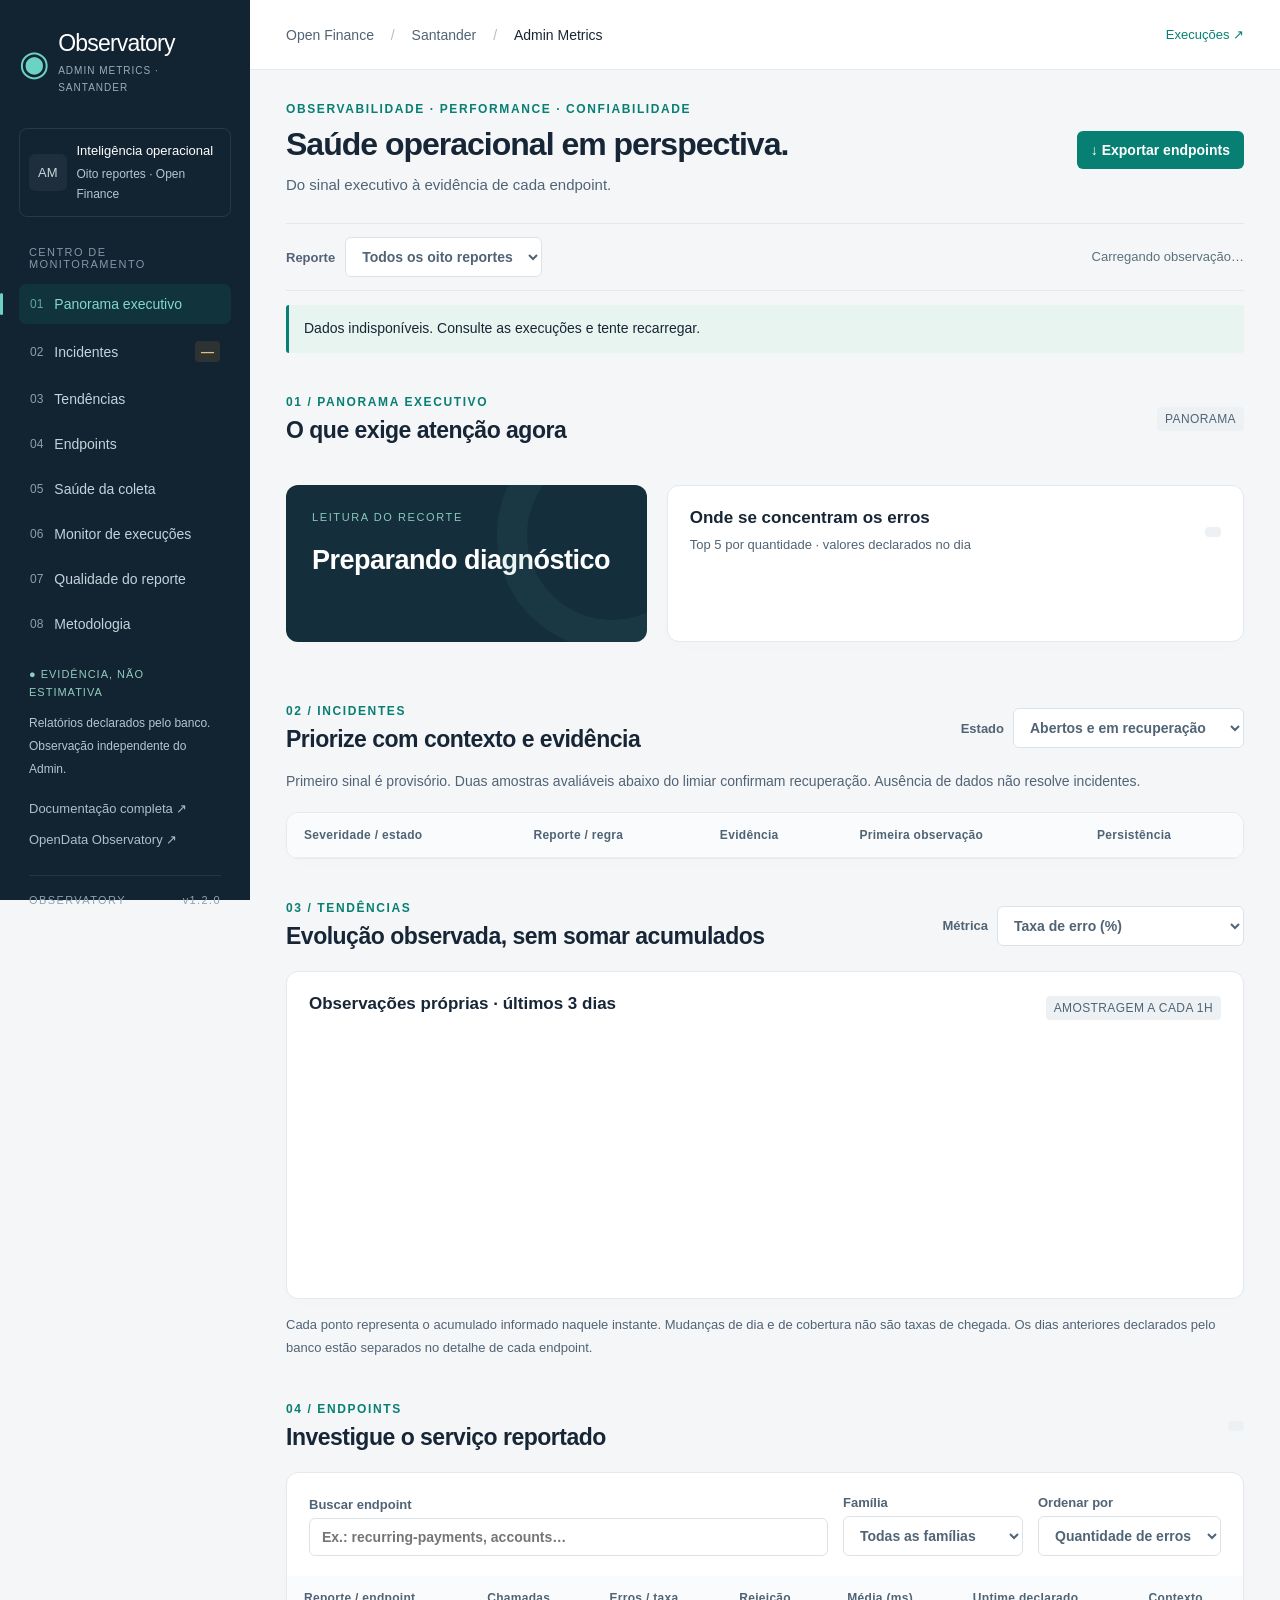
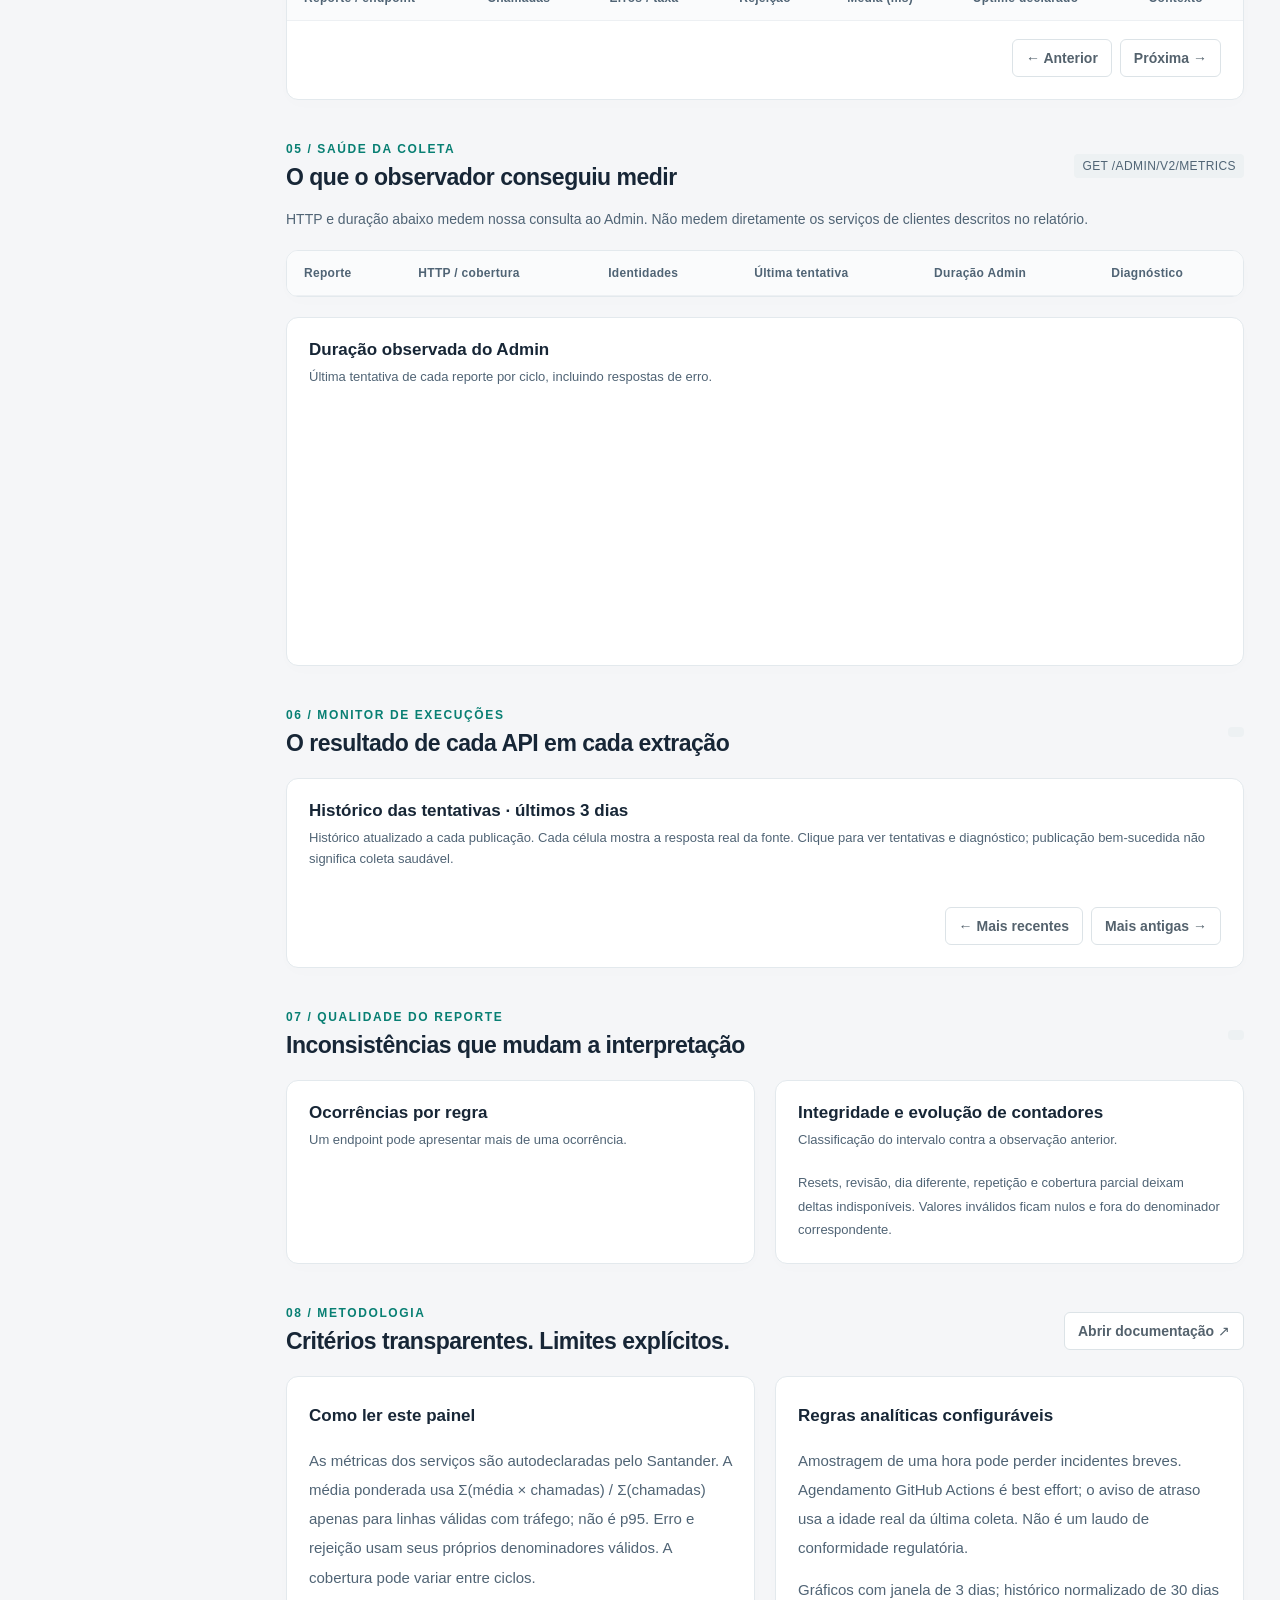
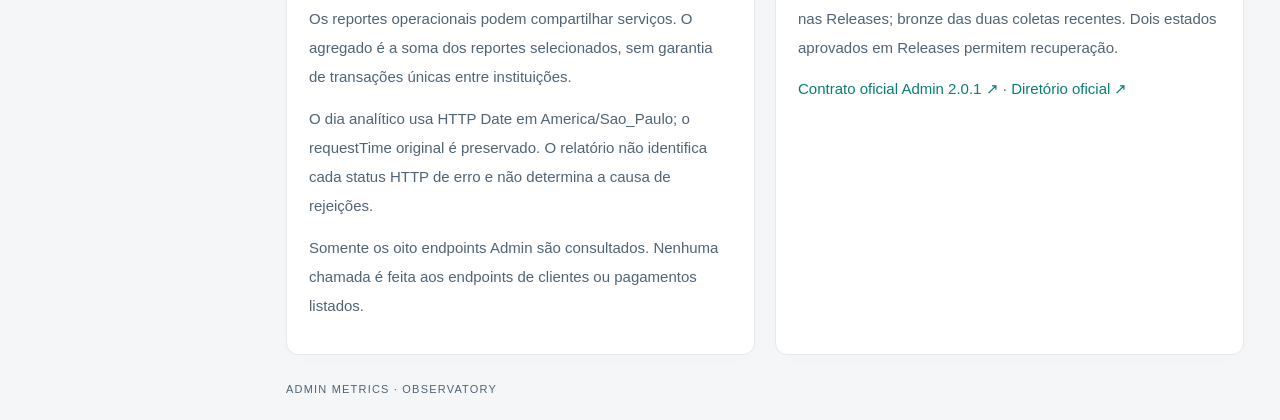
==== commit 38a1faf6: "Preserve coherent metrics during source outages and add extraction monitor" ====
--- a/src/admin_metrics/web/index.html
+++ b/src/admin_metrics/web/index.html
@@ -11,19 +11,21 @@
 <body>
 <a href="#content" class="skip">Pular para o conteúdo</a>
 <aside class="sidebar"><a class="brand" href="#panorama"><span class="brand-mark">◉</span><span>Observatory<small>ADMIN METRICS · SANTANDER</small></span></a><div class="workspace"><span>AM</span><div>Inteligência operacional<small>Oito reportes · Open Finance</small></div></div><p class="nav-label">CENTRO DE MONITORAMENTO</p><nav aria-label="Seções do dashboard">
-<a class="nav-item active" href="#panorama"><span>01</span>Panorama executivo</a><a class="nav-item" href="#incidentes"><span>02</span>Incidentes <b id="nav-count">—</b></a><a class="nav-item" href="#tendencias"><span>03</span>Tendências</a><a class="nav-item" href="#endpoints"><span>04</span>Endpoints</a><a class="nav-item" href="#coleta"><span>05</span>Saúde da coleta</a><a class="nav-item" href="#qualidade"><span>06</span>Qualidade do reporte</a><a class="nav-item" href="#metodologia"><span>07</span>Metodologia</a></nav>
-<div class="sidebar-bottom"><span class="source-label">● EVIDÊNCIA, NÃO ESTIMATIVA</span><p>Relatórios declarados pelo banco.<br>Observação independente do Admin.</p><a href="documentacao.html" target="_blank" rel="noopener">Documentação completa ↗</a><a href="https://alebitencourtx.github.io/open-finance-observatory/" target="_blank" rel="noopener">OpenData Observatory ↗</a><div class="sidebar-foot">OBSERVATORY <span id="app-version">v1.1.0</span></div></div></aside>
+<a class="nav-item active" href="#panorama"><span>01</span>Panorama executivo</a><a class="nav-item" href="#incidentes"><span>02</span>Incidentes <b id="nav-count">—</b></a><a class="nav-item" href="#tendencias"><span>03</span>Tendências</a><a class="nav-item" href="#endpoints"><span>04</span>Endpoints</a><a class="nav-item" href="#coleta"><span>05</span>Saúde da coleta</a><a class="nav-item" href="#execucoes"><span>06</span> Monitor de execuções</a><a class="nav-item" href="#qualidade"><span>07</span>Qualidade do reporte</a><a class="nav-item" href="#metodologia"><span>08</span>Metodologia</a></nav>
+<div class="sidebar-bottom"><span class="source-label">● EVIDÊNCIA, NÃO ESTIMATIVA</span><p>Relatórios declarados pelo banco.<br>Observação independente do Admin.</p><a href="documentacao.html" target="_blank" rel="noopener">Documentação completa ↗</a><a href="https://alebitencourtx.github.io/open-finance-observatory/" target="_blank" rel="noopener">OpenData Observatory ↗</a><div class="sidebar-foot">OBSERVATORY <span id="app-version">v1.2.0</span></div></div></aside>
 <div class="shell"><header class="topbar"><div>Open Finance <span>/</span> Santander <span>/</span> <strong>Admin Metrics</strong></div><a href="https://github.com/alebitencourtx/admin-metrics/actions/workflows/pages.yml" target="_blank" rel="noopener">Execuções ↗</a></header>
 <main id="content" tabindex="-1"><div class="page-heading"><div><p class="eyebrow">OBSERVABILIDADE · PERFORMANCE · CONFIABILIDADE</p><h1>Saúde operacional em perspectiva.</h1><p>Do sinal executivo à evidência de cada endpoint.</p></div><button id="export" class="button primary">↓ Exportar endpoints</button></div>
 <div class="filterbar"><label>Reporte <select id="reporter"><option value="">Todos os oito reportes</option></select></label><div id="snapshot" class="snapshot">Carregando observação…</div></div><div id="freshness" role="status" class="notice"></div>
 <noscript><div class="notice">Ative JavaScript para explorar o dashboard. A documentação HTML permanece disponível.</div></noscript>
-<section id="panorama" class="section"><div class="section-heading"><div><p class="eyebrow">01 / PANORAMA EXECUTIVO</p><h2>O que exige atenção agora</h2></div><span class="tag">DIA ATUAL · PARCIAL</span></div><div id="kpis" class="metrics-grid"></div><div class="overview-grid"><article class="executive-card"><p class="dark-eyebrow">LEITURA DO RECORTE</p><h3 id="executive-title">Preparando diagnóstico</h3><p id="executive-copy"></p><div id="executive-foot" class="executive-foot"></div></article><article class="card"><div class="card-head"><div><h3>Onde se concentram os erros</h3><p>Top 5 por quantidade · valores declarados no dia</p></div><span id="concentration" class="tag"></span></div><div id="ranking"></div></article></div><div id="reporter-cards" class="reporter-grid"></div></section>
+<section id="panorama" class="section"><div class="section-heading"><div><p class="eyebrow">01 / PANORAMA EXECUTIVO</p><h2>O que exige atenção agora</h2></div><span id="panorama-context" class="tag">PANORAMA</span></div><p id="panorama-note" class="footnote"></p><div id="kpis" class="metrics-grid"></div><div class="overview-grid"><article class="executive-card"><p class="dark-eyebrow">LEITURA DO RECORTE</p><h3 id="executive-title">Preparando diagnóstico</h3><p id="executive-copy"></p><div id="executive-foot" class="executive-foot"></div></article><article class="card"><div class="card-head"><div><h3>Onde se concentram os erros</h3><p>Top 5 por quantidade · valores declarados no dia</p></div><span id="concentration" class="tag"></span></div><div id="ranking"></div></article></div><div id="reporter-cards" class="reporter-grid"></div></section>
 <section id="incidentes" class="section"><div class="section-heading"><div><p class="eyebrow">02 / INCIDENTES</p><h2>Priorize com contexto e evidência</h2></div><label class="inline-label">Estado <select id="incident-status"><option value="active">Abertos e em recuperação</option><option value="all">Todos, incluindo resolvidos</option><option value="critical">Somente críticos ativos</option></select></label></div><p class="section-intro">Primeiro sinal é provisório. Duas amostras avaliáveis abaixo do limiar confirmam recuperação. Ausência de dados não resolve incidentes.</p><div class="card table-wrap"><table><thead><tr><th>Severidade / estado</th><th>Reporte / regra</th><th>Evidência</th><th>Primeira observação</th><th>Persistência</th></tr></thead><tbody id="incident-rows"></tbody></table></div></section>
 <section id="tendencias" class="section"><div class="section-heading"><div><p class="eyebrow">03 / TENDÊNCIAS</p><h2>Evolução observada, sem somar acumulados</h2></div><label class="inline-label">Métrica <select id="trend-metric"><option value="error_pct">Taxa de erro (%)</option><option value="mean_ms">Média declarada (ms)</option><option value="calls">Chamadas acumuladas do dia</option></select></label></div><div class="card"><div class="card-head"><div><h3 id="history-heading">Observações próprias · últimos 3 dias</h3><p id="trend-note"></p></div><span id="sampling-label" class="tag">AMOSTRAGEM A CADA 1H</span></div><div id="trend-chart" class="chart"></div></div><p class="footnote">Cada ponto representa o acumulado informado naquele instante. Mudanças de dia e de cobertura não são taxas de chegada. Os dias anteriores declarados pelo banco estão separados no detalhe de cada endpoint.</p></section>
 <section id="endpoints" class="section"><div class="section-heading"><div><p class="eyebrow">04 / ENDPOINTS</p><h2>Investigue o serviço reportado</h2></div><span id="endpoint-count" class="tag"></span></div><div class="card"><div class="table-filters"><label class="search-label">Buscar endpoint<input id="search" type="search" placeholder="Ex.: recurring-payments, accounts…"></label><label>Família<select id="family"><option value="">Todas as famílias</option></select></label><label>Ordenar por<select id="sort"><option value="errors">Quantidade de erros</option><option value="error_pct">Taxa de erro</option><option value="mean_ms">Média declarada</option><option value="calls">Chamadas</option><option value="path">Nome do endpoint</option></select></label></div><div class="table-wrap endpoint-table"><table><thead><tr><th>Reporte / endpoint</th><th>Chamadas</th><th>Erros / taxa</th><th>Rejeição</th><th>Média (ms)</th><th>Uptime declarado</th><th>Contexto</th></tr></thead><tbody id="endpoint-rows"></tbody></table></div><div class="pagination"><span id="page-note"></span><div><button id="prev" class="button secondary">← Anterior</button><button id="next" class="button secondary">Próxima →</button></div></div></div></section>
 <section id="coleta" class="section"><div class="section-heading"><div><p class="eyebrow">05 / SAÚDE DA COLETA</p><h2>O que o observador conseguiu medir</h2></div><span class="tag">GET /ADMIN/V2/METRICS</span></div><p class="section-intro">HTTP e duração abaixo medem nossa consulta ao Admin. Não medem diretamente os serviços de clientes descritos no relatório.</p><div class="card table-wrap"><table><thead><tr><th>Reporte</th><th>HTTP / cobertura</th><th>Identidades</th><th>Última tentativa</th><th>Duração Admin</th><th>Diagnóstico</th></tr></thead><tbody id="probe-rows"></tbody></table></div><div class="card collection-history"><div class="card-head"><div><h3>Duração observada do Admin</h3><p>Última tentativa de cada reporte por ciclo, incluindo respostas de erro.</p></div></div><div id="probe-chart" class="chart"></div></div></section>
-<section id="qualidade" class="section"><div class="section-heading"><div><p class="eyebrow">06 / QUALIDADE DO REPORTE</p><h2>Inconsistências que mudam a interpretação</h2></div><span id="quality-total" class="tag"></span></div><div class="two-column"><article class="card"><div class="card-head"><div><h3>Ocorrências por regra</h3><p>Um endpoint pode apresentar mais de uma ocorrência.</p></div></div><div id="quality-rules"></div></article><article class="card"><div class="card-head"><div><h3>Integridade e evolução de contadores</h3><p>Classificação do intervalo contra a observação anterior.</p></div></div><div id="interval-rules"></div><p class="footnote">Resets, revisão, dia diferente, repetição e cobertura parcial deixam deltas indisponíveis. Valores inválidos ficam nulos e fora do denominador correspondente.</p></article></div></section>
-<section id="metodologia" class="section"><div class="section-heading"><div><p class="eyebrow">07 / METODOLOGIA</p><h2>Critérios transparentes. Limites explícitos.</h2></div><a class="button secondary" href="documentacao.html">Abrir documentação ↗</a></div><div class="two-column"><article class="card prose"><h3>Como ler este painel</h3><p>As métricas dos serviços são autodeclaradas pelo Santander. A média ponderada usa Σ(média × chamadas) / Σ(chamadas) apenas para linhas válidas com tráfego; não é p95. Erro e rejeição usam seus próprios denominadores válidos. A cobertura pode variar entre ciclos.</p><p>Os reportes operacionais podem compartilhar serviços. O agregado é a soma dos reportes selecionados, sem garantia de transações únicas entre instituições.</p><p>O dia analítico usa HTTP Date em America/Sao_Paulo; o requestTime original é preservado. O relatório não identifica cada status HTTP de erro e não determina a causa de rejeições.</p><p>Somente os oito endpoints Admin são consultados. Nenhuma chamada é feita aos endpoints de clientes ou pagamentos listados.</p></article><article class="card prose"><h3>Regras analíticas configuráveis</h3><div id="rule-summary"></div><p>Amostragem de uma hora pode perder incidentes breves. Agendamento GitHub Actions é best effort; o aviso de atraso usa a idade real da última coleta. Não é um laudo de conformidade regulatória.</p><p>Gráficos com janela de 3 dias; histórico normalizado de 30 dias nas Releases; bronze das duas coletas recentes. Dois estados aprovados em Releases permitem recuperação.</p><p><a href="https://raw.githubusercontent.com/OpenBanking-Brasil/openapi/main/swagger-apis/admin/2.0.1.yml" target="_blank" rel="noopener">Contrato oficial Admin 2.0.1 ↗</a> · <a href="https://data.directory.openbankingbrasil.org.br/participants" target="_blank" rel="noopener">Diretório oficial ↗</a></p></article></div></section>
+<section id="execucoes" class="section"><div class="section-heading"><div><p class="eyebrow">06 / MONITOR DE EXECUÇÕES</p><h2>O resultado de cada API em cada extração</h2></div><span id="execution-count" class="tag"></span></div><div class="card"><div class="card-head"><div><h3>Histórico das tentativas · últimos 3 dias</h3><p>Histórico atualizado a cada publicação. Cada célula mostra a resposta real da fonte. Clique para ver tentativas e diagnóstico; publicação bem-sucedida não significa coleta saudável.</p></div></div><div class="table-wrap"><table class="execution-table"><thead id="execution-head"></thead><tbody id="execution-rows"></tbody></table></div><div class="pagination"><span id="execution-page-note"></span><div><button id="execution-prev" class="button secondary">← Mais recentes</button><button id="execution-next" class="button secondary">Mais antigas →</button></div></div></div></section>
+<section id="qualidade" class="section"><div class="section-heading"><div><p class="eyebrow">07 / QUALIDADE DO REPORTE</p><h2>Inconsistências que mudam a interpretação</h2></div><span id="quality-total" class="tag"></span></div><div class="two-column"><article class="card"><div class="card-head"><div><h3>Ocorrências por regra</h3><p>Um endpoint pode apresentar mais de uma ocorrência.</p></div></div><div id="quality-rules"></div></article><article class="card"><div class="card-head"><div><h3>Integridade e evolução de contadores</h3><p>Classificação do intervalo contra a observação anterior.</p></div></div><div id="interval-rules"></div><p class="footnote">Resets, revisão, dia diferente, repetição e cobertura parcial deixam deltas indisponíveis. Valores inválidos ficam nulos e fora do denominador correspondente.</p></article></div></section>
+<section id="metodologia" class="section"><div class="section-heading"><div><p class="eyebrow">08 / METODOLOGIA</p><h2>Critérios transparentes. Limites explícitos.</h2></div><a class="button secondary" href="documentacao.html">Abrir documentação ↗</a></div><div class="two-column"><article class="card prose"><h3>Como ler este painel</h3><p>As métricas dos serviços são autodeclaradas pelo Santander. A média ponderada usa Σ(média × chamadas) / Σ(chamadas) apenas para linhas válidas com tráfego; não é p95. Erro e rejeição usam seus próprios denominadores válidos. A cobertura pode variar entre ciclos.</p><p>Os reportes operacionais podem compartilhar serviços. O agregado é a soma dos reportes selecionados, sem garantia de transações únicas entre instituições.</p><p>O dia analítico usa HTTP Date em America/Sao_Paulo; o requestTime original é preservado. O relatório não identifica cada status HTTP de erro e não determina a causa de rejeições.</p><p>Somente os oito endpoints Admin são consultados. Nenhuma chamada é feita aos endpoints de clientes ou pagamentos listados.</p></article><article class="card prose"><h3>Regras analíticas configuráveis</h3><div id="rule-summary"></div><p>Amostragem de uma hora pode perder incidentes breves. Agendamento GitHub Actions é best effort; o aviso de atraso usa a idade real da última coleta. Não é um laudo de conformidade regulatória.</p><p>Gráficos com janela de 3 dias; histórico normalizado de 30 dias nas Releases; bronze das duas coletas recentes. Dois estados aprovados em Releases permitem recuperação.</p><p><a href="https://raw.githubusercontent.com/OpenBanking-Brasil/openapi/main/swagger-apis/admin/2.0.1.yml" target="_blank" rel="noopener">Contrato oficial Admin 2.0.1 ↗</a> · <a href="https://data.directory.openbankingbrasil.org.br/participants" target="_blank" rel="noopener">Diretório oficial ↗</a></p></article></div></section>
 <footer>ADMIN METRICS · OBSERVATORY <span id="build-info"></span></footer></main></div>
 <dialog id="detail" aria-labelledby="detail-title"><header><div><p class="eyebrow">EVIDÊNCIA DO ENDPOINT</p><h2 id="detail-title"></h2></div><button id="close-detail" aria-label="Fechar detalhe" class="button secondary">✕ Fechar</button></header><div id="detail-body"></div></dialog>
+<dialog id="execution-detail" aria-labelledby="execution-title"><header><div><p class="eyebrow">EVIDÊNCIA DA EXTRAÇÃO</p><h2 id="execution-title"></h2></div><button id="close-execution" class="button secondary">✕ Fechar</button></header><div id="execution-body"></div></dialog>
 </body></html>
--- a/src/admin_metrics/web/styles.css
+++ b/src/admin_metrics/web/styles.css
@@ -274,3 +274,14 @@
 .workspace{font-size:13px;line-height:1.5}.workspace small{font-size:12px}.sidebar-bottom p{font-size:12px}.executive-card h3{font-weight:600}.executive-card strong{color:white;font-weight:650}.executive-insight{display:block;margin-top:18px}.executive-insight:first-child{margin-top:0}
 .skip{left:10px;top:0;white-space:nowrap;transform:translateY(-200%)}
 .skip:focus{top:10px;transform:none}
+
+/* Extraction monitor: source outcomes remain readable in a scrollable matrix. */
+.execution-table th,.execution-table td{min-width:155px;vertical-align:top}
+.execution-table td:first-child{min-width:245px}
+.execution-cell{display:block;width:100%;padding:4px 0;border:0;background:transparent;color:inherit;text-align:left;cursor:pointer;font:inherit}
+.execution-cell small{display:block;margin-top:8px;line-height:1.5}
+.execution-cell:focus-visible{outline:3px solid #087f73;outline-offset:3px;border-radius:6px}
+#execution-detail{width:min(1100px,94vw)}
+.execution-table th:first-child,.execution-table td:first-child{position:sticky;left:0;background:#fff;z-index:1}
+#execucoes .table-wrap{max-height:640px;overflow:auto}.execution-table thead th{position:sticky;top:0;background:#fff;z-index:2}.execution-table thead th:first-child{z-index:3}
+#execucoes .pagination{display:flex;align-items:center;justify-content:space-between;gap:16px;flex-wrap:wrap;padding:18px 0 0}#execucoes .pagination>div{display:flex;gap:8px;flex-wrap:wrap}
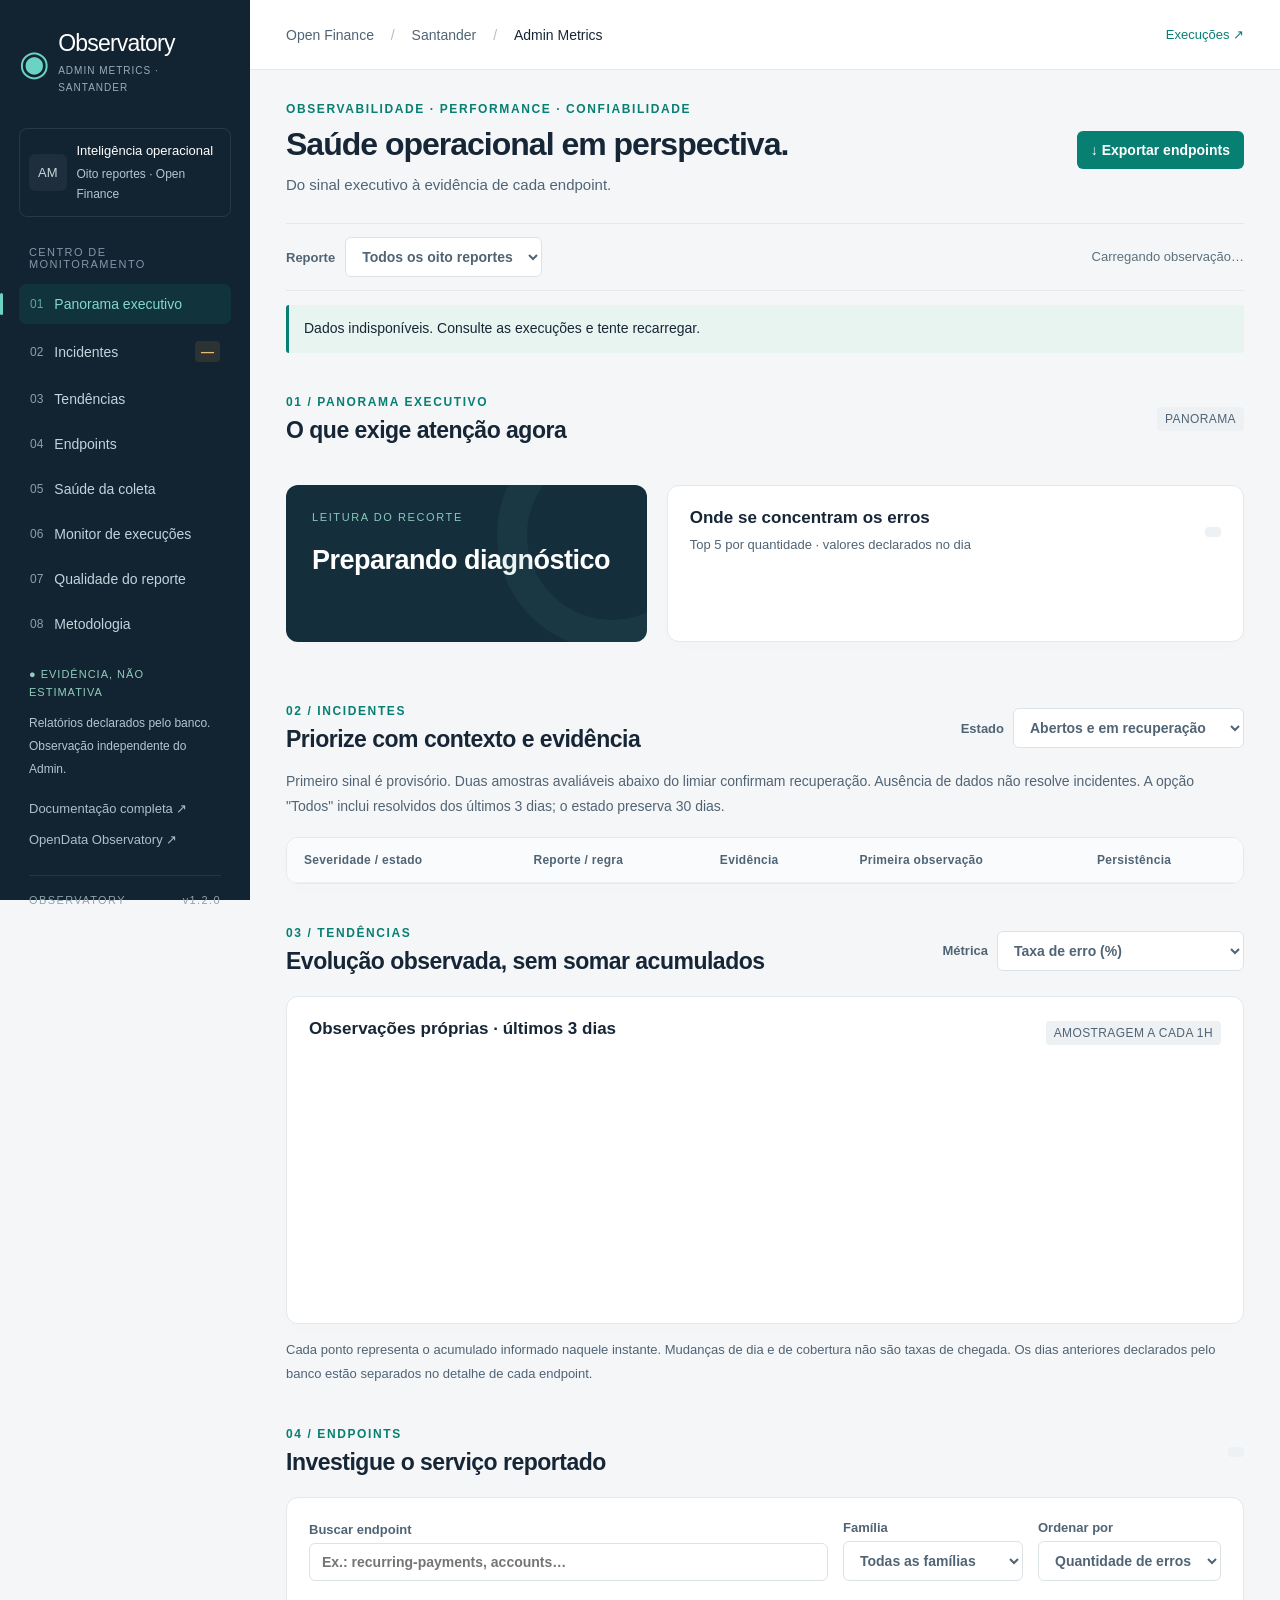
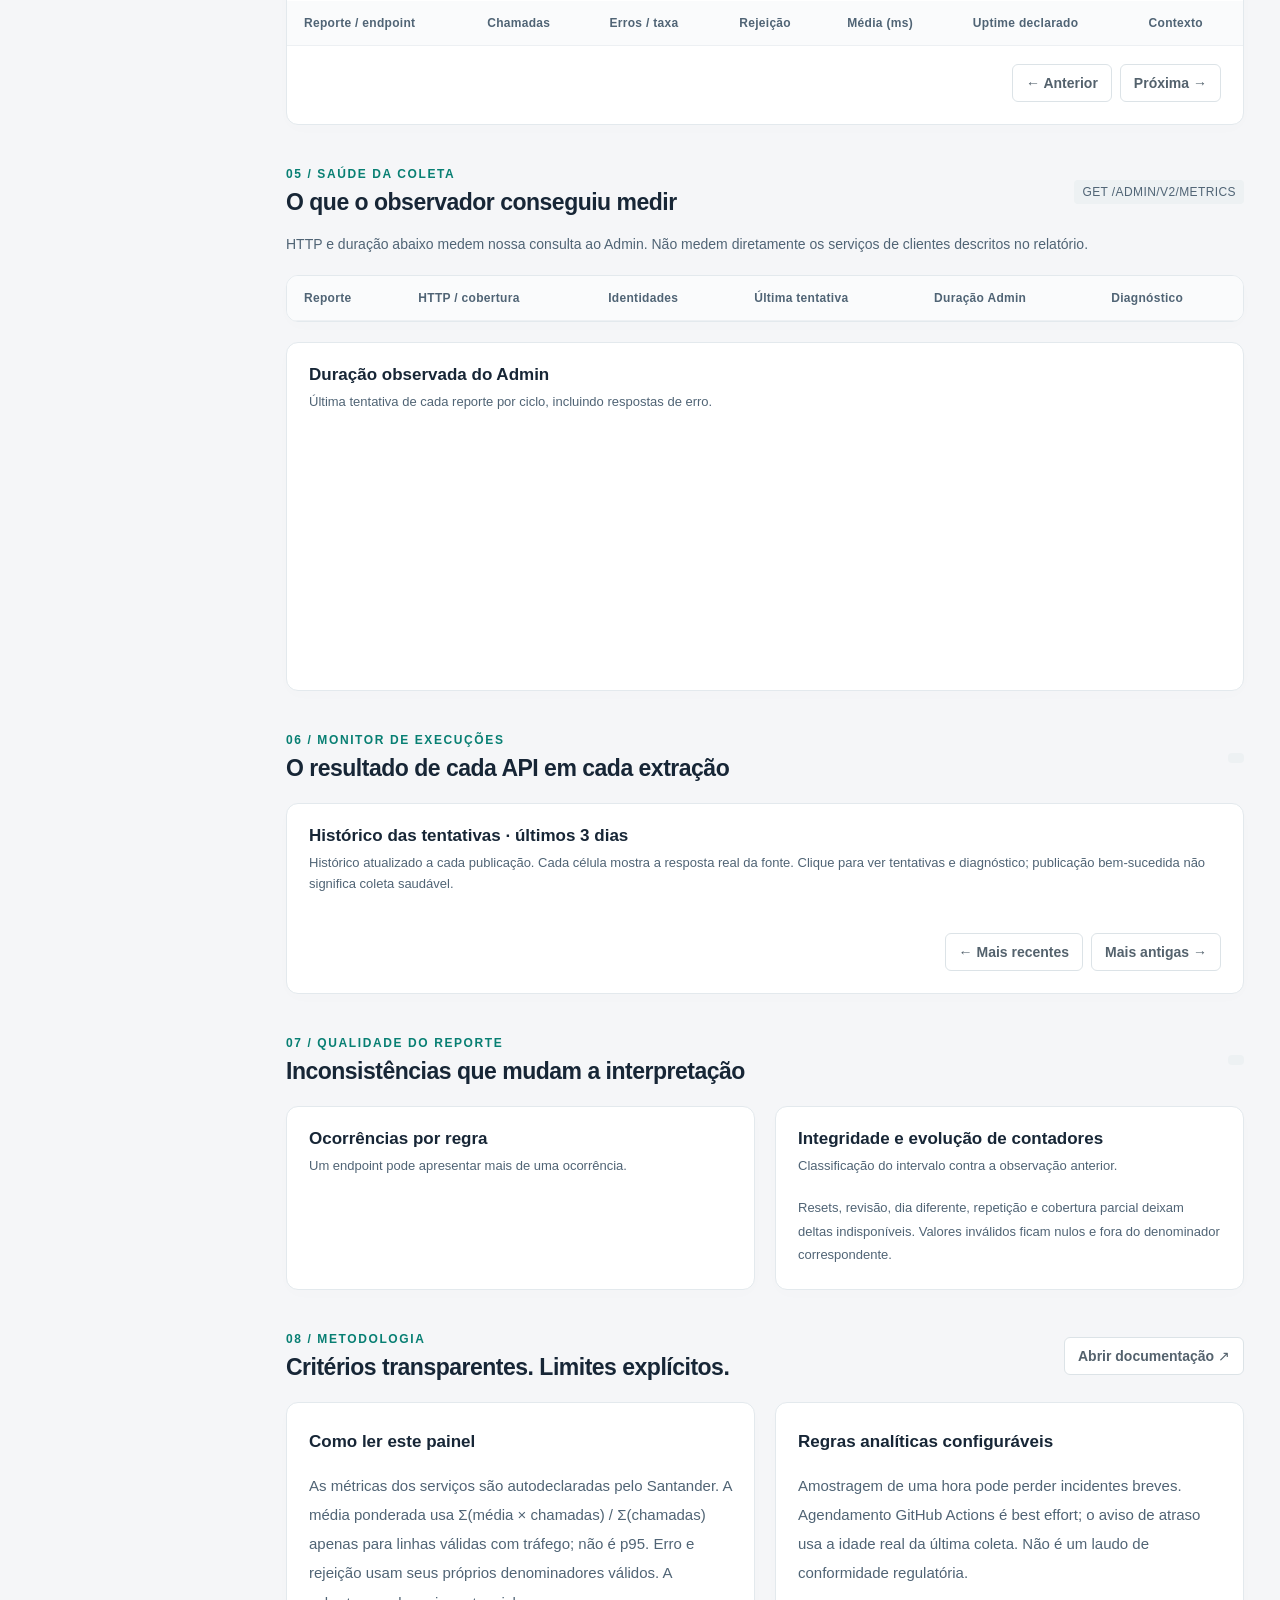
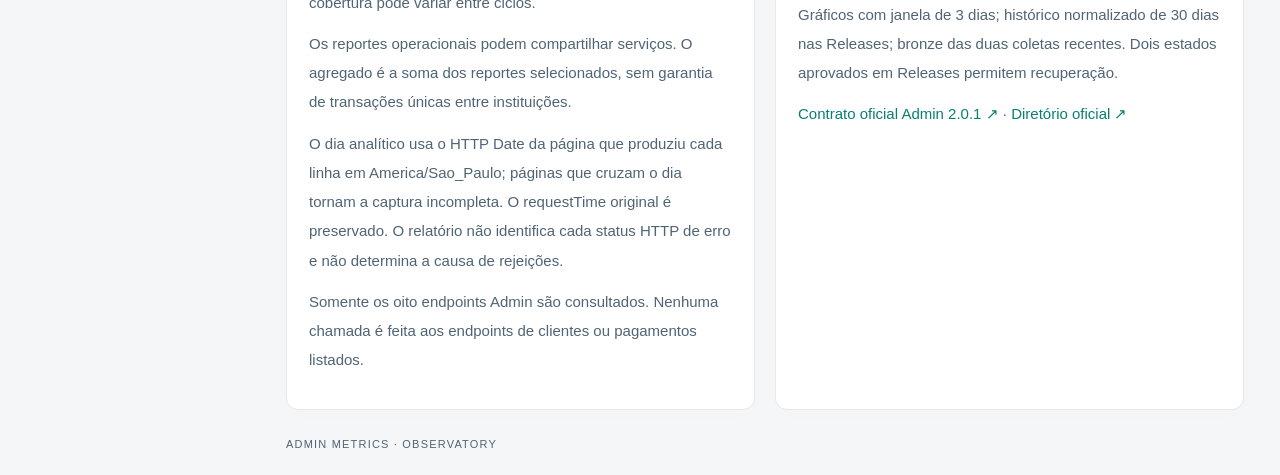
==== commit a24588f9: "fix: corrigir dia por pagina, restore e robustez conforme auditoria" ====
--- a/src/admin_metrics/web/index.html
+++ b/src/admin_metrics/web/index.html
@@ -3,7 +3,7 @@
 <head>
 <meta charset="utf-8"><meta name="viewport" content="width=device-width,initial-scale=1">
 <meta name="description" content="Observatório executivo de métricas operacionais do Santander. Coleta auditável, incidentes e qualidade de reporte.">
-<meta http-equiv="Content-Security-Policy" content="default-src 'self' file:; script-src 'self' file:; style-src 'self' 'unsafe-inline' file:; img-src 'self' data:; connect-src 'none'; object-src 'none'; base-uri 'none'">
+<meta http-equiv="Content-Security-Policy" content="default-src 'self' file:; script-src 'self' file:; style-src 'self' 'unsafe-inline' file:; img-src 'self' data:; connect-src 'none'; object-src 'none'; base-uri 'none'; form-action 'none'">
 <title>Admin Metrics · Santander Observatory</title>
 <link rel="icon" href="data:image/svg+xml,%3Csvg xmlns='http://www.w3.org/2000/svg' viewBox='0 0 40 40'%3E%3Crect width='40' height='40' rx='10' fill='%23087f73'/%3E%3Ccircle cx='20' cy='20' r='11' fill='none' stroke='white' stroke-width='4'/%3E%3C/svg%3E">
 <link rel="stylesheet" href="styles.css"><script defer src="data.js"></script><script defer src="app.js"></script>
@@ -18,13 +18,13 @@
 <div class="filterbar"><label>Reporte <select id="reporter"><option value="">Todos os oito reportes</option></select></label><div id="snapshot" class="snapshot">Carregando observação…</div></div><div id="freshness" role="status" class="notice"></div>
 <noscript><div class="notice">Ative JavaScript para explorar o dashboard. A documentação HTML permanece disponível.</div></noscript>
 <section id="panorama" class="section"><div class="section-heading"><div><p class="eyebrow">01 / PANORAMA EXECUTIVO</p><h2>O que exige atenção agora</h2></div><span id="panorama-context" class="tag">PANORAMA</span></div><p id="panorama-note" class="footnote"></p><div id="kpis" class="metrics-grid"></div><div class="overview-grid"><article class="executive-card"><p class="dark-eyebrow">LEITURA DO RECORTE</p><h3 id="executive-title">Preparando diagnóstico</h3><p id="executive-copy"></p><div id="executive-foot" class="executive-foot"></div></article><article class="card"><div class="card-head"><div><h3>Onde se concentram os erros</h3><p>Top 5 por quantidade · valores declarados no dia</p></div><span id="concentration" class="tag"></span></div><div id="ranking"></div></article></div><div id="reporter-cards" class="reporter-grid"></div></section>
-<section id="incidentes" class="section"><div class="section-heading"><div><p class="eyebrow">02 / INCIDENTES</p><h2>Priorize com contexto e evidência</h2></div><label class="inline-label">Estado <select id="incident-status"><option value="active">Abertos e em recuperação</option><option value="all">Todos, incluindo resolvidos</option><option value="critical">Somente críticos ativos</option></select></label></div><p class="section-intro">Primeiro sinal é provisório. Duas amostras avaliáveis abaixo do limiar confirmam recuperação. Ausência de dados não resolve incidentes.</p><div class="card table-wrap"><table><thead><tr><th>Severidade / estado</th><th>Reporte / regra</th><th>Evidência</th><th>Primeira observação</th><th>Persistência</th></tr></thead><tbody id="incident-rows"></tbody></table></div></section>
+<section id="incidentes" class="section"><div class="section-heading"><div><p class="eyebrow">02 / INCIDENTES</p><h2>Priorize com contexto e evidência</h2></div><label class="inline-label">Estado <select id="incident-status"><option value="active">Abertos e em recuperação</option><option value="all">Todos, incluindo resolvidos</option><option value="critical">Somente críticos ativos</option></select></label></div><p class="section-intro">Primeiro sinal é provisório. Duas amostras avaliáveis abaixo do limiar confirmam recuperação. Ausência de dados não resolve incidentes. A opção "Todos" inclui resolvidos dos últimos 3 dias; o estado preserva 30 dias.</p><div class="card table-wrap"><table><thead><tr><th>Severidade / estado</th><th>Reporte / regra</th><th>Evidência</th><th>Primeira observação</th><th>Persistência</th></tr></thead><tbody id="incident-rows"></tbody></table></div></section>
 <section id="tendencias" class="section"><div class="section-heading"><div><p class="eyebrow">03 / TENDÊNCIAS</p><h2>Evolução observada, sem somar acumulados</h2></div><label class="inline-label">Métrica <select id="trend-metric"><option value="error_pct">Taxa de erro (%)</option><option value="mean_ms">Média declarada (ms)</option><option value="calls">Chamadas acumuladas do dia</option></select></label></div><div class="card"><div class="card-head"><div><h3 id="history-heading">Observações próprias · últimos 3 dias</h3><p id="trend-note"></p></div><span id="sampling-label" class="tag">AMOSTRAGEM A CADA 1H</span></div><div id="trend-chart" class="chart"></div></div><p class="footnote">Cada ponto representa o acumulado informado naquele instante. Mudanças de dia e de cobertura não são taxas de chegada. Os dias anteriores declarados pelo banco estão separados no detalhe de cada endpoint.</p></section>
 <section id="endpoints" class="section"><div class="section-heading"><div><p class="eyebrow">04 / ENDPOINTS</p><h2>Investigue o serviço reportado</h2></div><span id="endpoint-count" class="tag"></span></div><div class="card"><div class="table-filters"><label class="search-label">Buscar endpoint<input id="search" type="search" placeholder="Ex.: recurring-payments, accounts…"></label><label>Família<select id="family"><option value="">Todas as famílias</option></select></label><label>Ordenar por<select id="sort"><option value="errors">Quantidade de erros</option><option value="error_pct">Taxa de erro</option><option value="mean_ms">Média declarada</option><option value="calls">Chamadas</option><option value="path">Nome do endpoint</option></select></label></div><div class="table-wrap endpoint-table"><table><thead><tr><th>Reporte / endpoint</th><th>Chamadas</th><th>Erros / taxa</th><th>Rejeição</th><th>Média (ms)</th><th>Uptime declarado</th><th>Contexto</th></tr></thead><tbody id="endpoint-rows"></tbody></table></div><div class="pagination"><span id="page-note"></span><div><button id="prev" class="button secondary">← Anterior</button><button id="next" class="button secondary">Próxima →</button></div></div></div></section>
 <section id="coleta" class="section"><div class="section-heading"><div><p class="eyebrow">05 / SAÚDE DA COLETA</p><h2>O que o observador conseguiu medir</h2></div><span class="tag">GET /ADMIN/V2/METRICS</span></div><p class="section-intro">HTTP e duração abaixo medem nossa consulta ao Admin. Não medem diretamente os serviços de clientes descritos no relatório.</p><div class="card table-wrap"><table><thead><tr><th>Reporte</th><th>HTTP / cobertura</th><th>Identidades</th><th>Última tentativa</th><th>Duração Admin</th><th>Diagnóstico</th></tr></thead><tbody id="probe-rows"></tbody></table></div><div class="card collection-history"><div class="card-head"><div><h3>Duração observada do Admin</h3><p>Última tentativa de cada reporte por ciclo, incluindo respostas de erro.</p></div></div><div id="probe-chart" class="chart"></div></div></section>
 <section id="execucoes" class="section"><div class="section-heading"><div><p class="eyebrow">06 / MONITOR DE EXECUÇÕES</p><h2>O resultado de cada API em cada extração</h2></div><span id="execution-count" class="tag"></span></div><div class="card"><div class="card-head"><div><h3>Histórico das tentativas · últimos 3 dias</h3><p>Histórico atualizado a cada publicação. Cada célula mostra a resposta real da fonte. Clique para ver tentativas e diagnóstico; publicação bem-sucedida não significa coleta saudável.</p></div></div><div class="table-wrap"><table class="execution-table"><thead id="execution-head"></thead><tbody id="execution-rows"></tbody></table></div><div class="pagination"><span id="execution-page-note"></span><div><button id="execution-prev" class="button secondary">← Mais recentes</button><button id="execution-next" class="button secondary">Mais antigas →</button></div></div></div></section>
 <section id="qualidade" class="section"><div class="section-heading"><div><p class="eyebrow">07 / QUALIDADE DO REPORTE</p><h2>Inconsistências que mudam a interpretação</h2></div><span id="quality-total" class="tag"></span></div><div class="two-column"><article class="card"><div class="card-head"><div><h3>Ocorrências por regra</h3><p>Um endpoint pode apresentar mais de uma ocorrência.</p></div></div><div id="quality-rules"></div></article><article class="card"><div class="card-head"><div><h3>Integridade e evolução de contadores</h3><p>Classificação do intervalo contra a observação anterior.</p></div></div><div id="interval-rules"></div><p class="footnote">Resets, revisão, dia diferente, repetição e cobertura parcial deixam deltas indisponíveis. Valores inválidos ficam nulos e fora do denominador correspondente.</p></article></div></section>
-<section id="metodologia" class="section"><div class="section-heading"><div><p class="eyebrow">08 / METODOLOGIA</p><h2>Critérios transparentes. Limites explícitos.</h2></div><a class="button secondary" href="documentacao.html">Abrir documentação ↗</a></div><div class="two-column"><article class="card prose"><h3>Como ler este painel</h3><p>As métricas dos serviços são autodeclaradas pelo Santander. A média ponderada usa Σ(média × chamadas) / Σ(chamadas) apenas para linhas válidas com tráfego; não é p95. Erro e rejeição usam seus próprios denominadores válidos. A cobertura pode variar entre ciclos.</p><p>Os reportes operacionais podem compartilhar serviços. O agregado é a soma dos reportes selecionados, sem garantia de transações únicas entre instituições.</p><p>O dia analítico usa HTTP Date em America/Sao_Paulo; o requestTime original é preservado. O relatório não identifica cada status HTTP de erro e não determina a causa de rejeições.</p><p>Somente os oito endpoints Admin são consultados. Nenhuma chamada é feita aos endpoints de clientes ou pagamentos listados.</p></article><article class="card prose"><h3>Regras analíticas configuráveis</h3><div id="rule-summary"></div><p>Amostragem de uma hora pode perder incidentes breves. Agendamento GitHub Actions é best effort; o aviso de atraso usa a idade real da última coleta. Não é um laudo de conformidade regulatória.</p><p>Gráficos com janela de 3 dias; histórico normalizado de 30 dias nas Releases; bronze das duas coletas recentes. Dois estados aprovados em Releases permitem recuperação.</p><p><a href="https://raw.githubusercontent.com/OpenBanking-Brasil/openapi/main/swagger-apis/admin/2.0.1.yml" target="_blank" rel="noopener">Contrato oficial Admin 2.0.1 ↗</a> · <a href="https://data.directory.openbankingbrasil.org.br/participants" target="_blank" rel="noopener">Diretório oficial ↗</a></p></article></div></section>
+<section id="metodologia" class="section"><div class="section-heading"><div><p class="eyebrow">08 / METODOLOGIA</p><h2>Critérios transparentes. Limites explícitos.</h2></div><a class="button secondary" href="documentacao.html">Abrir documentação ↗</a></div><div class="two-column"><article class="card prose"><h3>Como ler este painel</h3><p>As métricas dos serviços são autodeclaradas pelo Santander. A média ponderada usa Σ(média × chamadas) / Σ(chamadas) apenas para linhas válidas com tráfego; não é p95. Erro e rejeição usam seus próprios denominadores válidos. A cobertura pode variar entre ciclos.</p><p>Os reportes operacionais podem compartilhar serviços. O agregado é a soma dos reportes selecionados, sem garantia de transações únicas entre instituições.</p><p>O dia analítico usa o HTTP Date da página que produziu cada linha em America/Sao_Paulo; páginas que cruzam o dia tornam a captura incompleta. O requestTime original é preservado. O relatório não identifica cada status HTTP de erro e não determina a causa de rejeições.</p><p>Somente os oito endpoints Admin são consultados. Nenhuma chamada é feita aos endpoints de clientes ou pagamentos listados.</p></article><article class="card prose"><h3>Regras analíticas configuráveis</h3><div id="rule-summary"></div><p>Amostragem de uma hora pode perder incidentes breves. Agendamento GitHub Actions é best effort; o aviso de atraso usa a idade real da última coleta. Não é um laudo de conformidade regulatória.</p><p>Gráficos com janela de 3 dias; histórico normalizado de 30 dias nas Releases; bronze das duas coletas recentes. Dois estados aprovados em Releases permitem recuperação.</p><p><a href="https://raw.githubusercontent.com/OpenBanking-Brasil/openapi/main/swagger-apis/admin/2.0.1.yml" target="_blank" rel="noopener">Contrato oficial Admin 2.0.1 ↗</a> · <a href="https://data.directory.openbankingbrasil.org.br/participants" target="_blank" rel="noopener">Diretório oficial ↗</a></p></article></div></section>
 <footer>ADMIN METRICS · OBSERVATORY <span id="build-info"></span></footer></main></div>
 <dialog id="detail" aria-labelledby="detail-title"><header><div><p class="eyebrow">EVIDÊNCIA DO ENDPOINT</p><h2 id="detail-title"></h2></div><button id="close-detail" aria-label="Fechar detalhe" class="button secondary">✕ Fechar</button></header><div id="detail-body"></div></dialog>
 <dialog id="execution-detail" aria-labelledby="execution-title"><header><div><p class="eyebrow">EVIDÊNCIA DA EXTRAÇÃO</p><h2 id="execution-title"></h2></div><button id="close-execution" class="button secondary">✕ Fechar</button></header><div id="execution-body"></div></dialog>
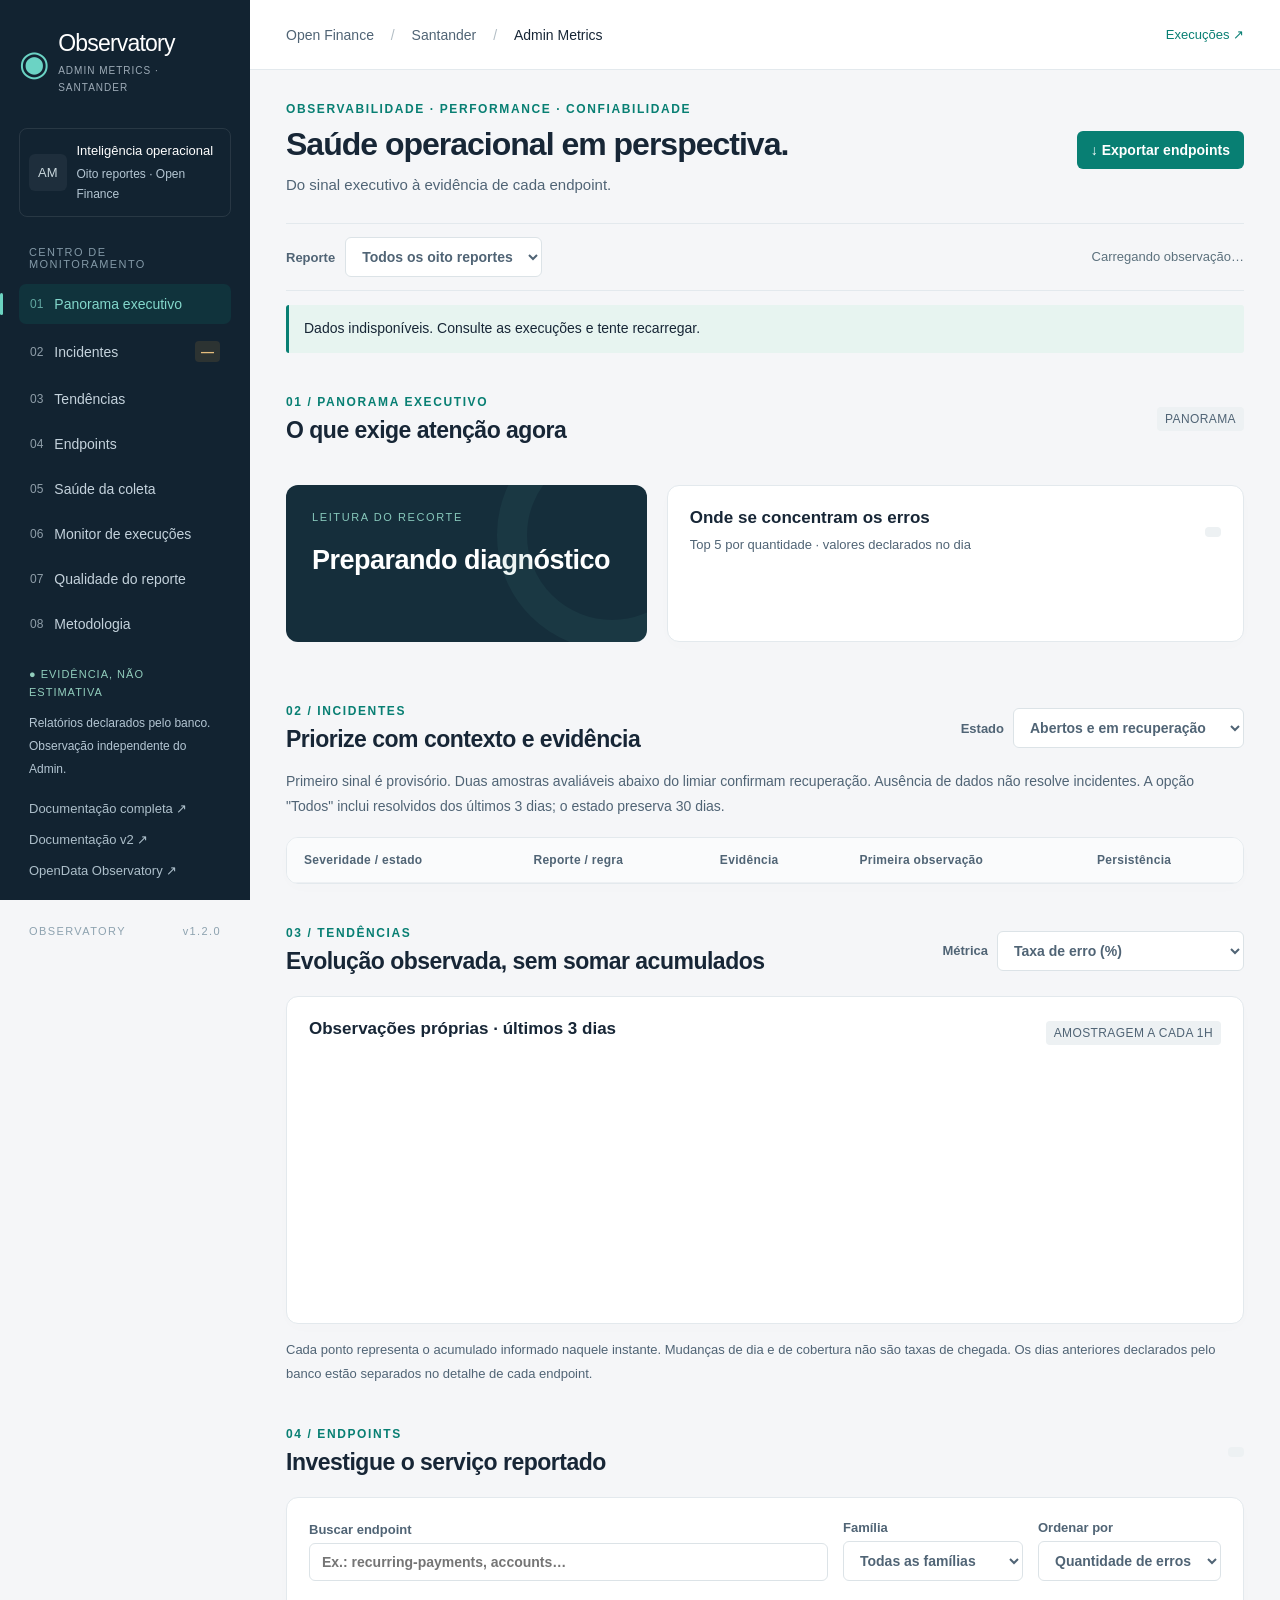
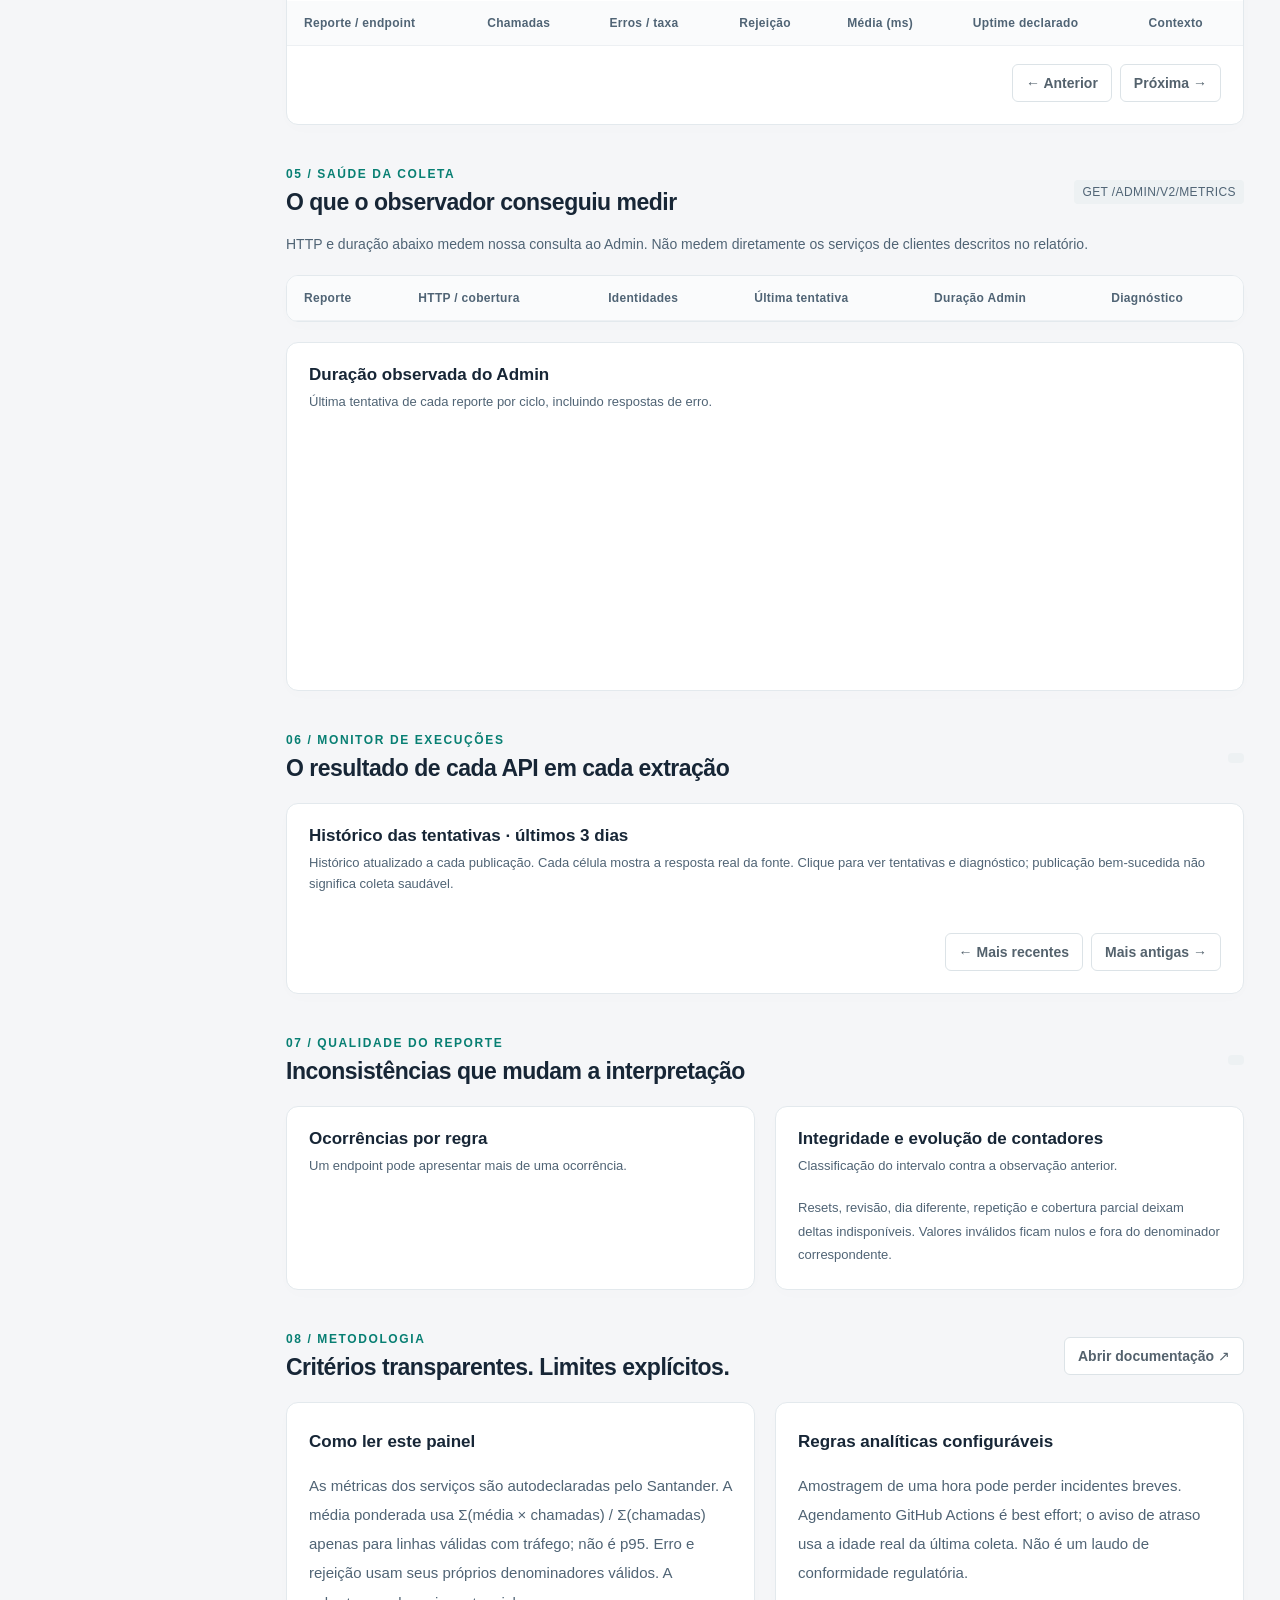
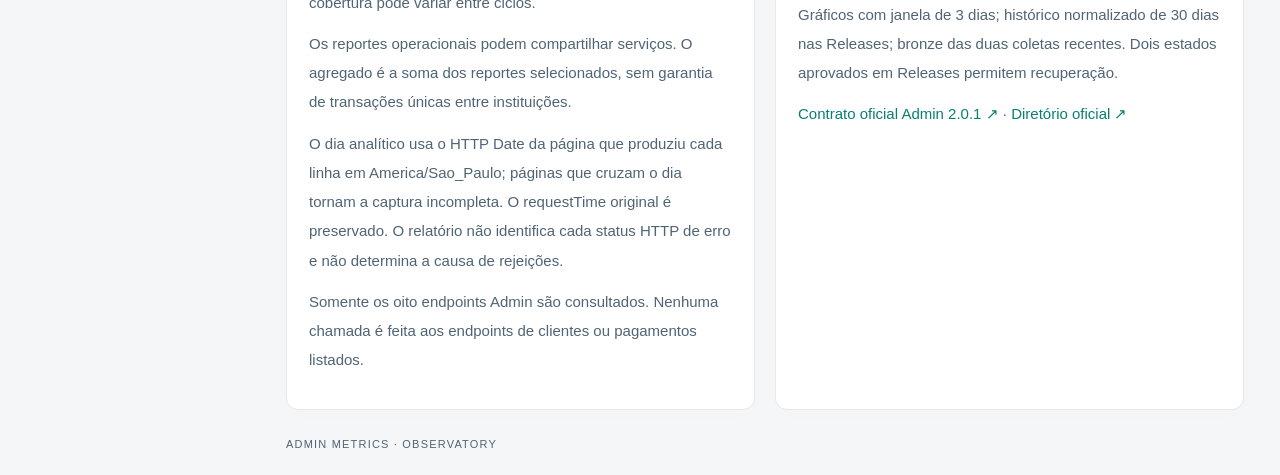
==== commit 04261017: "feat: publicar manual v2 na home do dashboard" ====
--- a/src/admin_metrics/web/index.html
+++ b/src/admin_metrics/web/index.html
@@ -12,7 +12,7 @@
 <a href="#content" class="skip">Pular para o conteúdo</a>
 <aside class="sidebar"><a class="brand" href="#panorama"><span class="brand-mark">◉</span><span>Observatory<small>ADMIN METRICS · SANTANDER</small></span></a><div class="workspace"><span>AM</span><div>Inteligência operacional<small>Oito reportes · Open Finance</small></div></div><p class="nav-label">CENTRO DE MONITORAMENTO</p><nav aria-label="Seções do dashboard">
 <a class="nav-item active" href="#panorama"><span>01</span>Panorama executivo</a><a class="nav-item" href="#incidentes"><span>02</span>Incidentes <b id="nav-count">—</b></a><a class="nav-item" href="#tendencias"><span>03</span>Tendências</a><a class="nav-item" href="#endpoints"><span>04</span>Endpoints</a><a class="nav-item" href="#coleta"><span>05</span>Saúde da coleta</a><a class="nav-item" href="#execucoes"><span>06</span> Monitor de execuções</a><a class="nav-item" href="#qualidade"><span>07</span>Qualidade do reporte</a><a class="nav-item" href="#metodologia"><span>08</span>Metodologia</a></nav>
-<div class="sidebar-bottom"><span class="source-label">● EVIDÊNCIA, NÃO ESTIMATIVA</span><p>Relatórios declarados pelo banco.<br>Observação independente do Admin.</p><a href="documentacao.html" target="_blank" rel="noopener">Documentação completa ↗</a><a href="https://alebitencourtx.github.io/open-finance-observatory/" target="_blank" rel="noopener">OpenData Observatory ↗</a><div class="sidebar-foot">OBSERVATORY <span id="app-version">v1.2.0</span></div></div></aside>
+<div class="sidebar-bottom"><span class="source-label">● EVIDÊNCIA, NÃO ESTIMATIVA</span><p>Relatórios declarados pelo banco.<br>Observação independente do Admin.</p><a href="documentacao.html" target="_blank" rel="noopener">Documentação completa ↗</a><a href="docs_v2/documentacao-v2.html" target="_blank" rel="noopener">Documentação v2 ↗</a><a href="https://alebitencourtx.github.io/open-finance-observatory/" target="_blank" rel="noopener">OpenData Observatory ↗</a><div class="sidebar-foot">OBSERVATORY <span id="app-version">v1.2.0</span></div></div></aside>
 <div class="shell"><header class="topbar"><div>Open Finance <span>/</span> Santander <span>/</span> <strong>Admin Metrics</strong></div><a href="https://github.com/alebitencourtx/admin-metrics/actions/workflows/pages.yml" target="_blank" rel="noopener">Execuções ↗</a></header>
 <main id="content" tabindex="-1"><div class="page-heading"><div><p class="eyebrow">OBSERVABILIDADE · PERFORMANCE · CONFIABILIDADE</p><h1>Saúde operacional em perspectiva.</h1><p>Do sinal executivo à evidência de cada endpoint.</p></div><button id="export" class="button primary">↓ Exportar endpoints</button></div>
 <div class="filterbar"><label>Reporte <select id="reporter"><option value="">Todos os oito reportes</option></select></label><div id="snapshot" class="snapshot">Carregando observação…</div></div><div id="freshness" role="status" class="notice"></div>
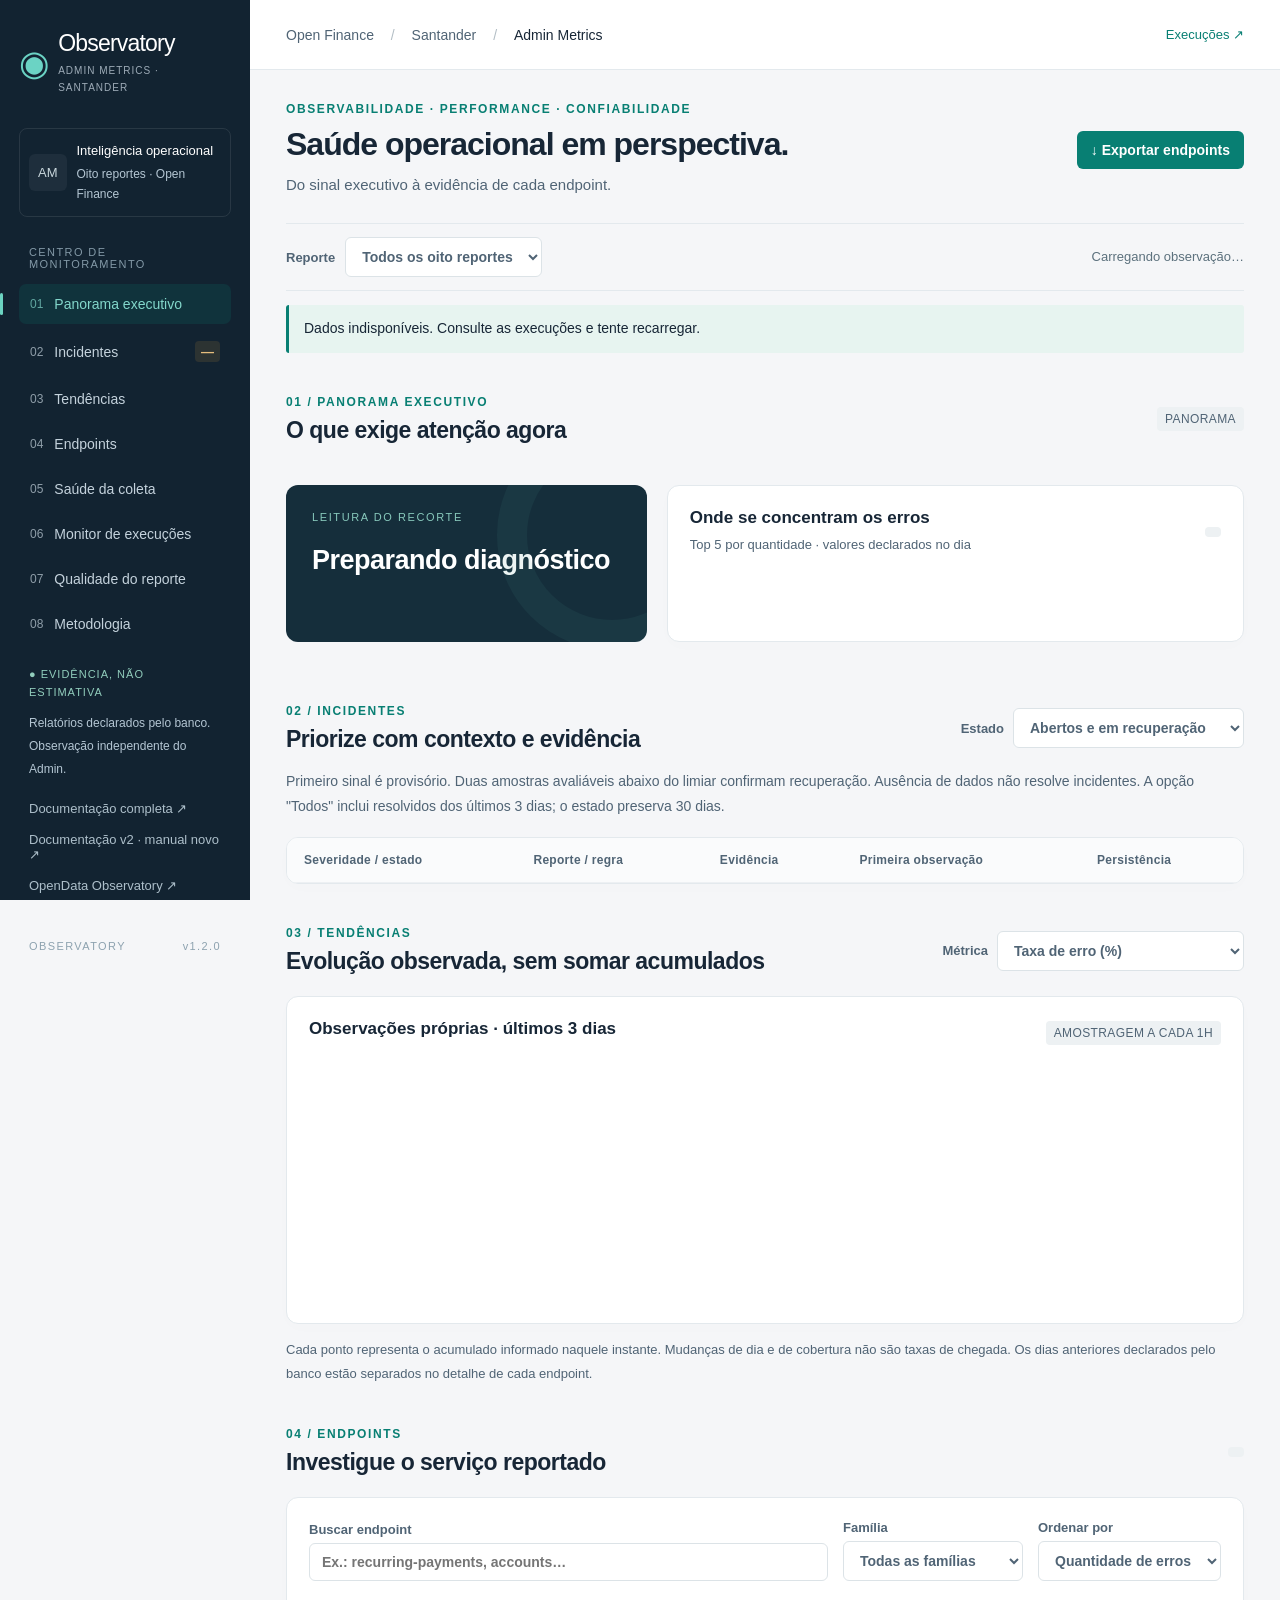
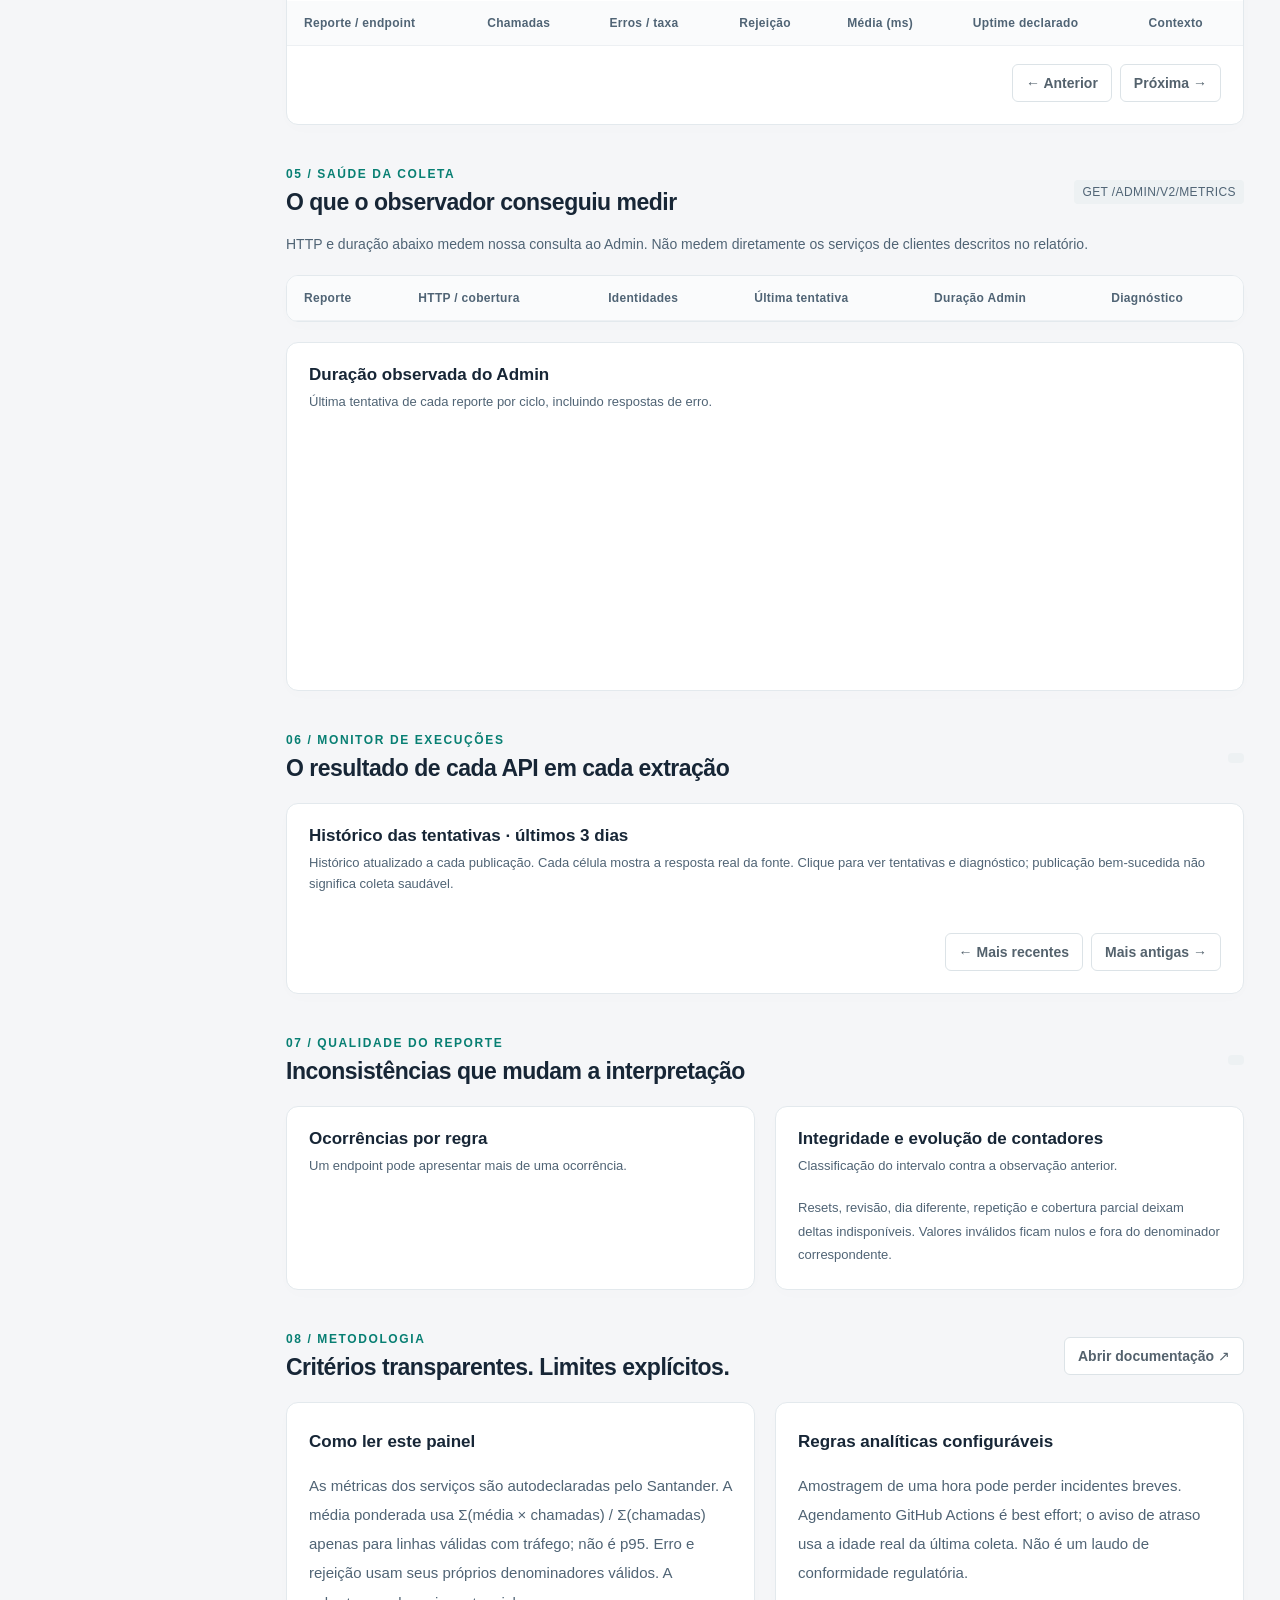
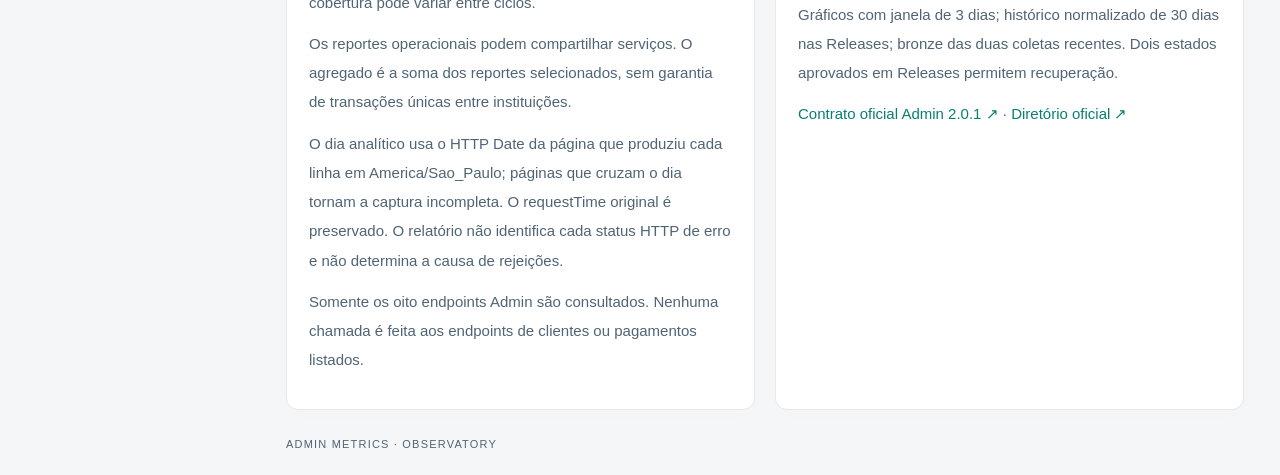
==== commit 62994d40: "docs: regenerar manual v2 e preservar versao anterior" ====
--- a/src/admin_metrics/web/index.html
+++ b/src/admin_metrics/web/index.html
@@ -12,7 +12,7 @@
 <a href="#content" class="skip">Pular para o conteúdo</a>
 <aside class="sidebar"><a class="brand" href="#panorama"><span class="brand-mark">◉</span><span>Observatory<small>ADMIN METRICS · SANTANDER</small></span></a><div class="workspace"><span>AM</span><div>Inteligência operacional<small>Oito reportes · Open Finance</small></div></div><p class="nav-label">CENTRO DE MONITORAMENTO</p><nav aria-label="Seções do dashboard">
 <a class="nav-item active" href="#panorama"><span>01</span>Panorama executivo</a><a class="nav-item" href="#incidentes"><span>02</span>Incidentes <b id="nav-count">—</b></a><a class="nav-item" href="#tendencias"><span>03</span>Tendências</a><a class="nav-item" href="#endpoints"><span>04</span>Endpoints</a><a class="nav-item" href="#coleta"><span>05</span>Saúde da coleta</a><a class="nav-item" href="#execucoes"><span>06</span> Monitor de execuções</a><a class="nav-item" href="#qualidade"><span>07</span>Qualidade do reporte</a><a class="nav-item" href="#metodologia"><span>08</span>Metodologia</a></nav>
-<div class="sidebar-bottom"><span class="source-label">● EVIDÊNCIA, NÃO ESTIMATIVA</span><p>Relatórios declarados pelo banco.<br>Observação independente do Admin.</p><a href="documentacao.html" target="_blank" rel="noopener">Documentação completa ↗</a><a href="docs_v2/documentacao-v2.html" target="_blank" rel="noopener">Documentação v2 ↗</a><a href="https://alebitencourtx.github.io/open-finance-observatory/" target="_blank" rel="noopener">OpenData Observatory ↗</a><div class="sidebar-foot">OBSERVATORY <span id="app-version">v1.2.0</span></div></div></aside>
+<div class="sidebar-bottom"><span class="source-label">● EVIDÊNCIA, NÃO ESTIMATIVA</span><p>Relatórios declarados pelo banco.<br>Observação independente do Admin.</p><a href="documentacao.html" target="_blank" rel="noopener">Documentação completa ↗</a><a href="docs_v2/documentacao-v2.html" target="_blank" rel="noopener" title="Manual v2 gerado com project-html-docs">Documentação v2 · manual novo ↗</a><a href="https://alebitencourtx.github.io/open-finance-observatory/" target="_blank" rel="noopener">OpenData Observatory ↗</a><div class="sidebar-foot">OBSERVATORY <span id="app-version">v1.2.0</span></div></div></aside>
 <div class="shell"><header class="topbar"><div>Open Finance <span>/</span> Santander <span>/</span> <strong>Admin Metrics</strong></div><a href="https://github.com/alebitencourtx/admin-metrics/actions/workflows/pages.yml" target="_blank" rel="noopener">Execuções ↗</a></header>
 <main id="content" tabindex="-1"><div class="page-heading"><div><p class="eyebrow">OBSERVABILIDADE · PERFORMANCE · CONFIABILIDADE</p><h1>Saúde operacional em perspectiva.</h1><p>Do sinal executivo à evidência de cada endpoint.</p></div><button id="export" class="button primary">↓ Exportar endpoints</button></div>
 <div class="filterbar"><label>Reporte <select id="reporter"><option value="">Todos os oito reportes</option></select></label><div id="snapshot" class="snapshot">Carregando observação…</div></div><div id="freshness" role="status" class="notice"></div>
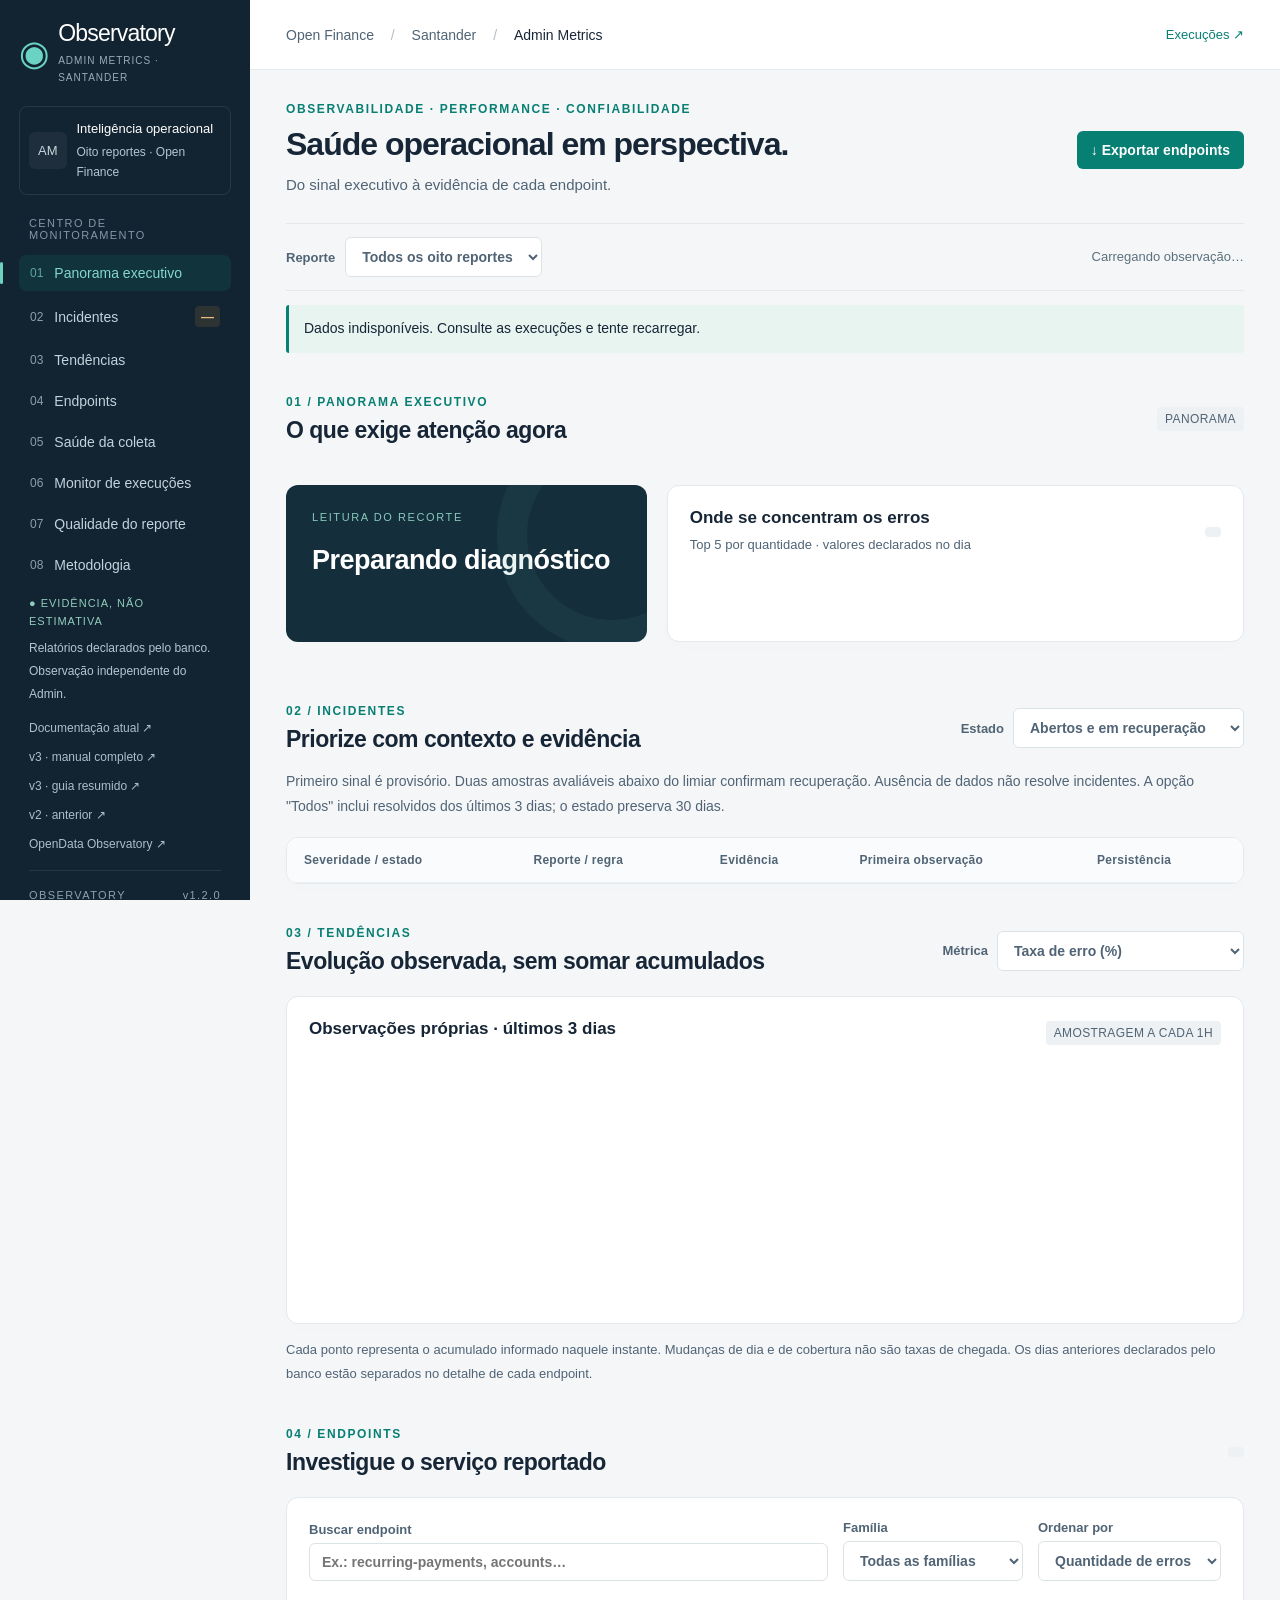
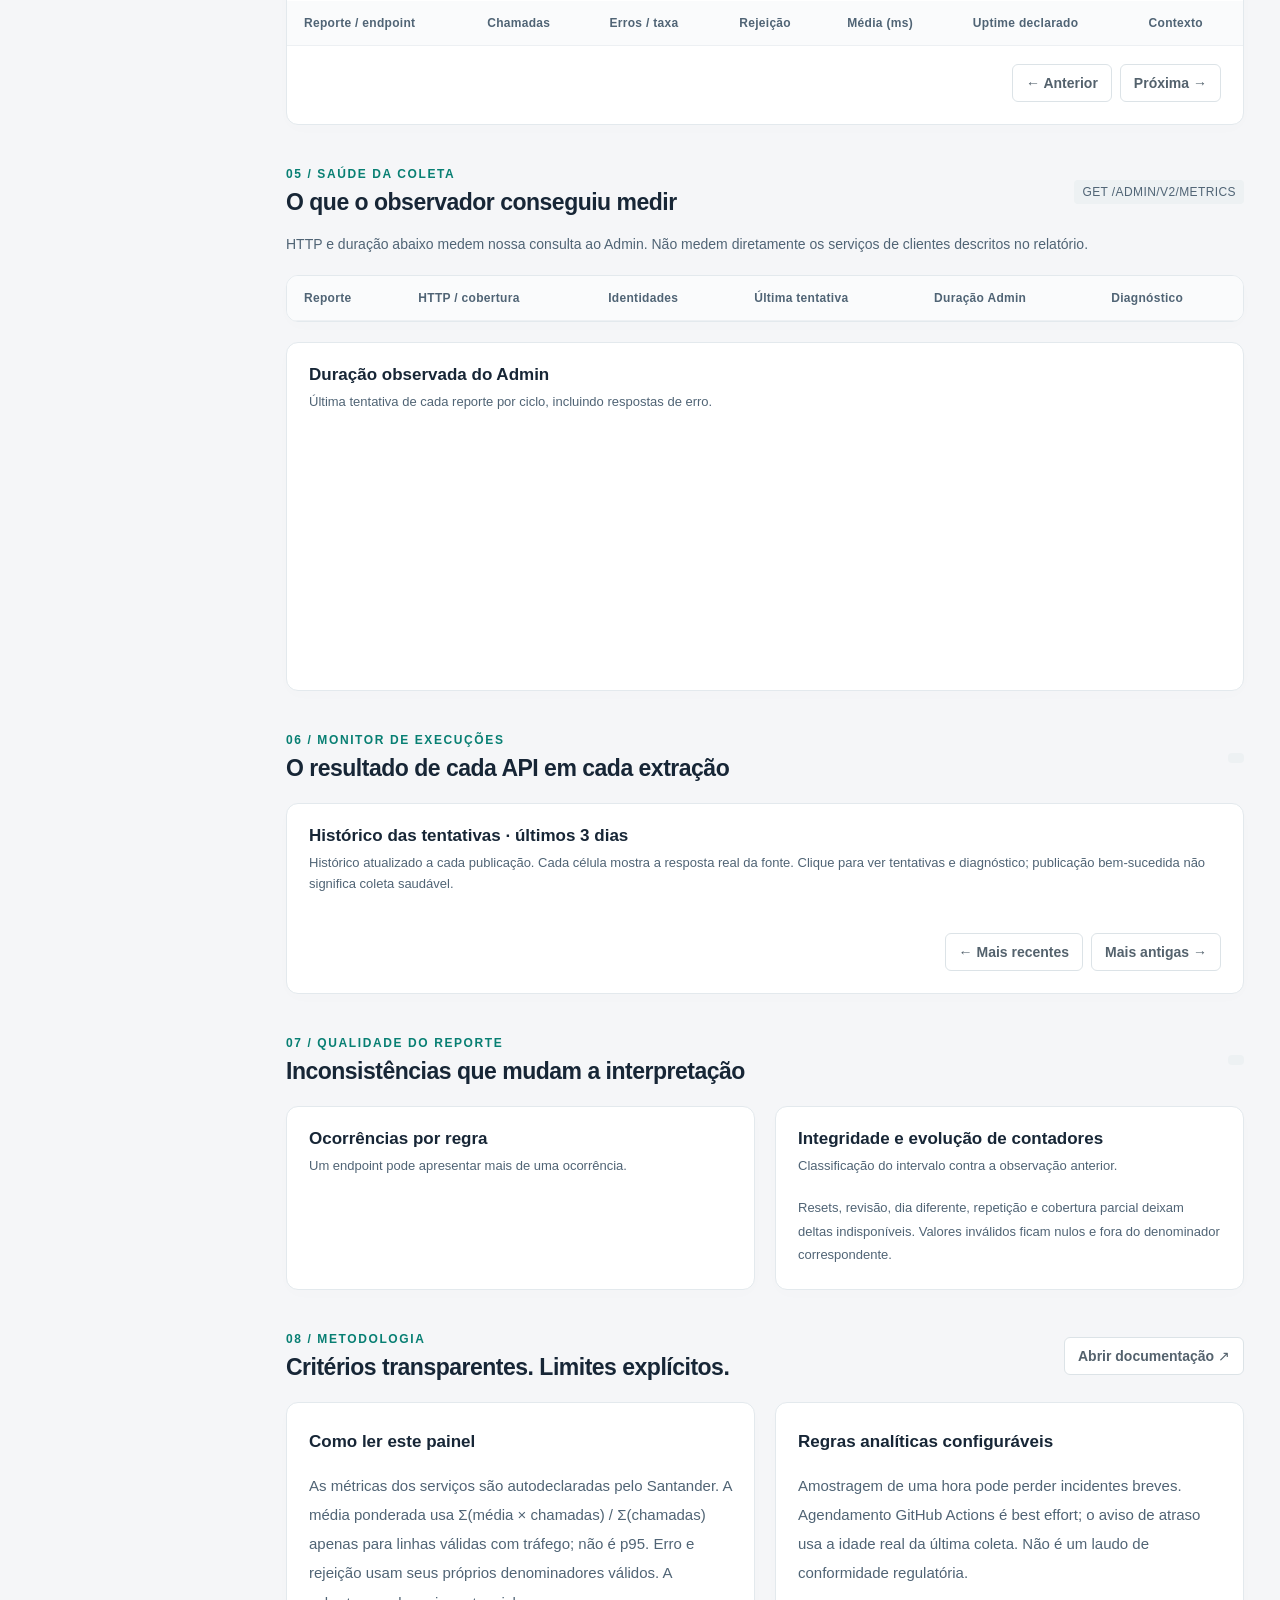
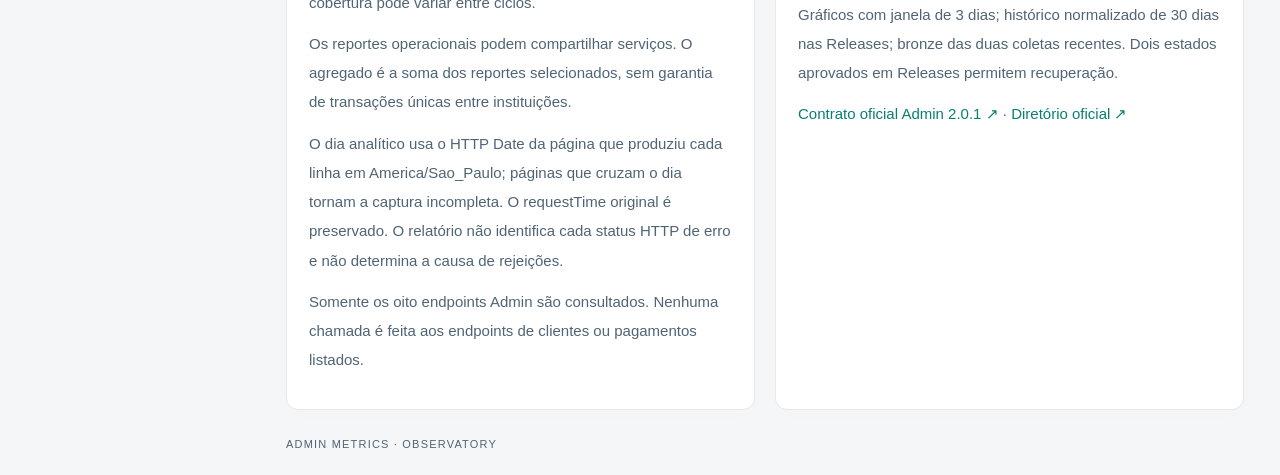
==== commit b25eaf24: "docs: adicionar manual v3 completo e resumido na home" ====
--- a/src/admin_metrics/web/index.html
+++ b/src/admin_metrics/web/index.html
@@ -12,7 +12,7 @@
 <a href="#content" class="skip">Pular para o conteúdo</a>
 <aside class="sidebar"><a class="brand" href="#panorama"><span class="brand-mark">◉</span><span>Observatory<small>ADMIN METRICS · SANTANDER</small></span></a><div class="workspace"><span>AM</span><div>Inteligência operacional<small>Oito reportes · Open Finance</small></div></div><p class="nav-label">CENTRO DE MONITORAMENTO</p><nav aria-label="Seções do dashboard">
 <a class="nav-item active" href="#panorama"><span>01</span>Panorama executivo</a><a class="nav-item" href="#incidentes"><span>02</span>Incidentes <b id="nav-count">—</b></a><a class="nav-item" href="#tendencias"><span>03</span>Tendências</a><a class="nav-item" href="#endpoints"><span>04</span>Endpoints</a><a class="nav-item" href="#coleta"><span>05</span>Saúde da coleta</a><a class="nav-item" href="#execucoes"><span>06</span> Monitor de execuções</a><a class="nav-item" href="#qualidade"><span>07</span>Qualidade do reporte</a><a class="nav-item" href="#metodologia"><span>08</span>Metodologia</a></nav>
-<div class="sidebar-bottom"><span class="source-label">● EVIDÊNCIA, NÃO ESTIMATIVA</span><p>Relatórios declarados pelo banco.<br>Observação independente do Admin.</p><a href="documentacao.html" target="_blank" rel="noopener">Documentação completa ↗</a><a href="docs_v2/documentacao-v2.html" target="_blank" rel="noopener" title="Manual v2 gerado com project-html-docs">Documentação v2 · manual novo ↗</a><a href="https://alebitencourtx.github.io/open-finance-observatory/" target="_blank" rel="noopener">OpenData Observatory ↗</a><div class="sidebar-foot">OBSERVATORY <span id="app-version">v1.2.0</span></div></div></aside>
+<div class="sidebar-bottom"><span class="source-label">● EVIDÊNCIA, NÃO ESTIMATIVA</span><p>Relatórios declarados pelo banco.<br>Observação independente do Admin.</p><a href="documentacao.html" target="_blank" rel="noopener">Documentação atual ↗</a><a href="docs_v3/documentacao-v3.html" target="_blank" rel="noopener" title="Documentação v3 · manual completo gerado com project-html-docs">v3 · manual completo ↗</a><a href="docs_v3/documentacao-v3-resumida.html" target="_blank" rel="noopener" title="Documentação v3 · guia resumido">v3 · guia resumido ↗</a><a href="docs_v2/documentacao-v2.html" target="_blank" rel="noopener" title="Documentação v2 · manual anterior">v2 · anterior ↗</a><a href="https://alebitencourtx.github.io/open-finance-observatory/" target="_blank" rel="noopener">OpenData Observatory ↗</a><div class="sidebar-foot">OBSERVATORY <span id="app-version">v1.2.0</span></div></div></aside>
 <div class="shell"><header class="topbar"><div>Open Finance <span>/</span> Santander <span>/</span> <strong>Admin Metrics</strong></div><a href="https://github.com/alebitencourtx/admin-metrics/actions/workflows/pages.yml" target="_blank" rel="noopener">Execuções ↗</a></header>
 <main id="content" tabindex="-1"><div class="page-heading"><div><p class="eyebrow">OBSERVABILIDADE · PERFORMANCE · CONFIABILIDADE</p><h1>Saúde operacional em perspectiva.</h1><p>Do sinal executivo à evidência de cada endpoint.</p></div><button id="export" class="button primary">↓ Exportar endpoints</button></div>
 <div class="filterbar"><label>Reporte <select id="reporter"><option value="">Todos os oito reportes</option></select></label><div id="snapshot" class="snapshot">Carregando observação…</div></div><div id="freshness" role="status" class="notice"></div>
--- a/src/admin_metrics/web/styles.css
+++ b/src/admin_metrics/web/styles.css
@@ -38,7 +38,7 @@
 .sidebar-bottom{margin-top:auto;padding:20px 10px 0}
 .source-label{font-size:11px;letter-spacing:1px;color:#91cdbc}
 .sidebar-bottom p{font-size:13px;line-height:1.9;color:#b4c6d3;margin:12px 0}
-.sidebar-bottom>a{display:block;font-size:13px;color:#adbfca;padding:8px 0}
+.sidebar-bottom>a{display:block;font-size:12px;color:#adbfca;padding:5px 0;line-height:1.6}
 .sidebar-foot{display:flex;justify-content:space-between;border-top:1px solid #ffffff15;color:#8da2af;padding-top:18px;margin-top:20px;font-size:11px;letter-spacing:1.4px}
 .shell{margin-left:250px}
 .topbar{height:70px;background:white;border-bottom:1px solid var(--line);padding:0 36px;display:flex;align-items:center;justify-content:space-between;font-size:14px;color:var(--muted)}
@@ -157,7 +157,7 @@
 @media(min-width:1600px){main{padding-inline:45px}
 .metric-number{font-size:36px}
 }
-@media(max-height:850px) and (min-width:901px){.sidebar{padding-top:20px;padding-bottom:18px}
+@media(max-height:1000px) and (min-width:901px){.sidebar{padding-top:20px;padding-bottom:18px;overflow-y:auto}
 .workspace{margin-top:20px}
 .nav-label{margin-top:22px}
 .nav-item{padding-block:10px}
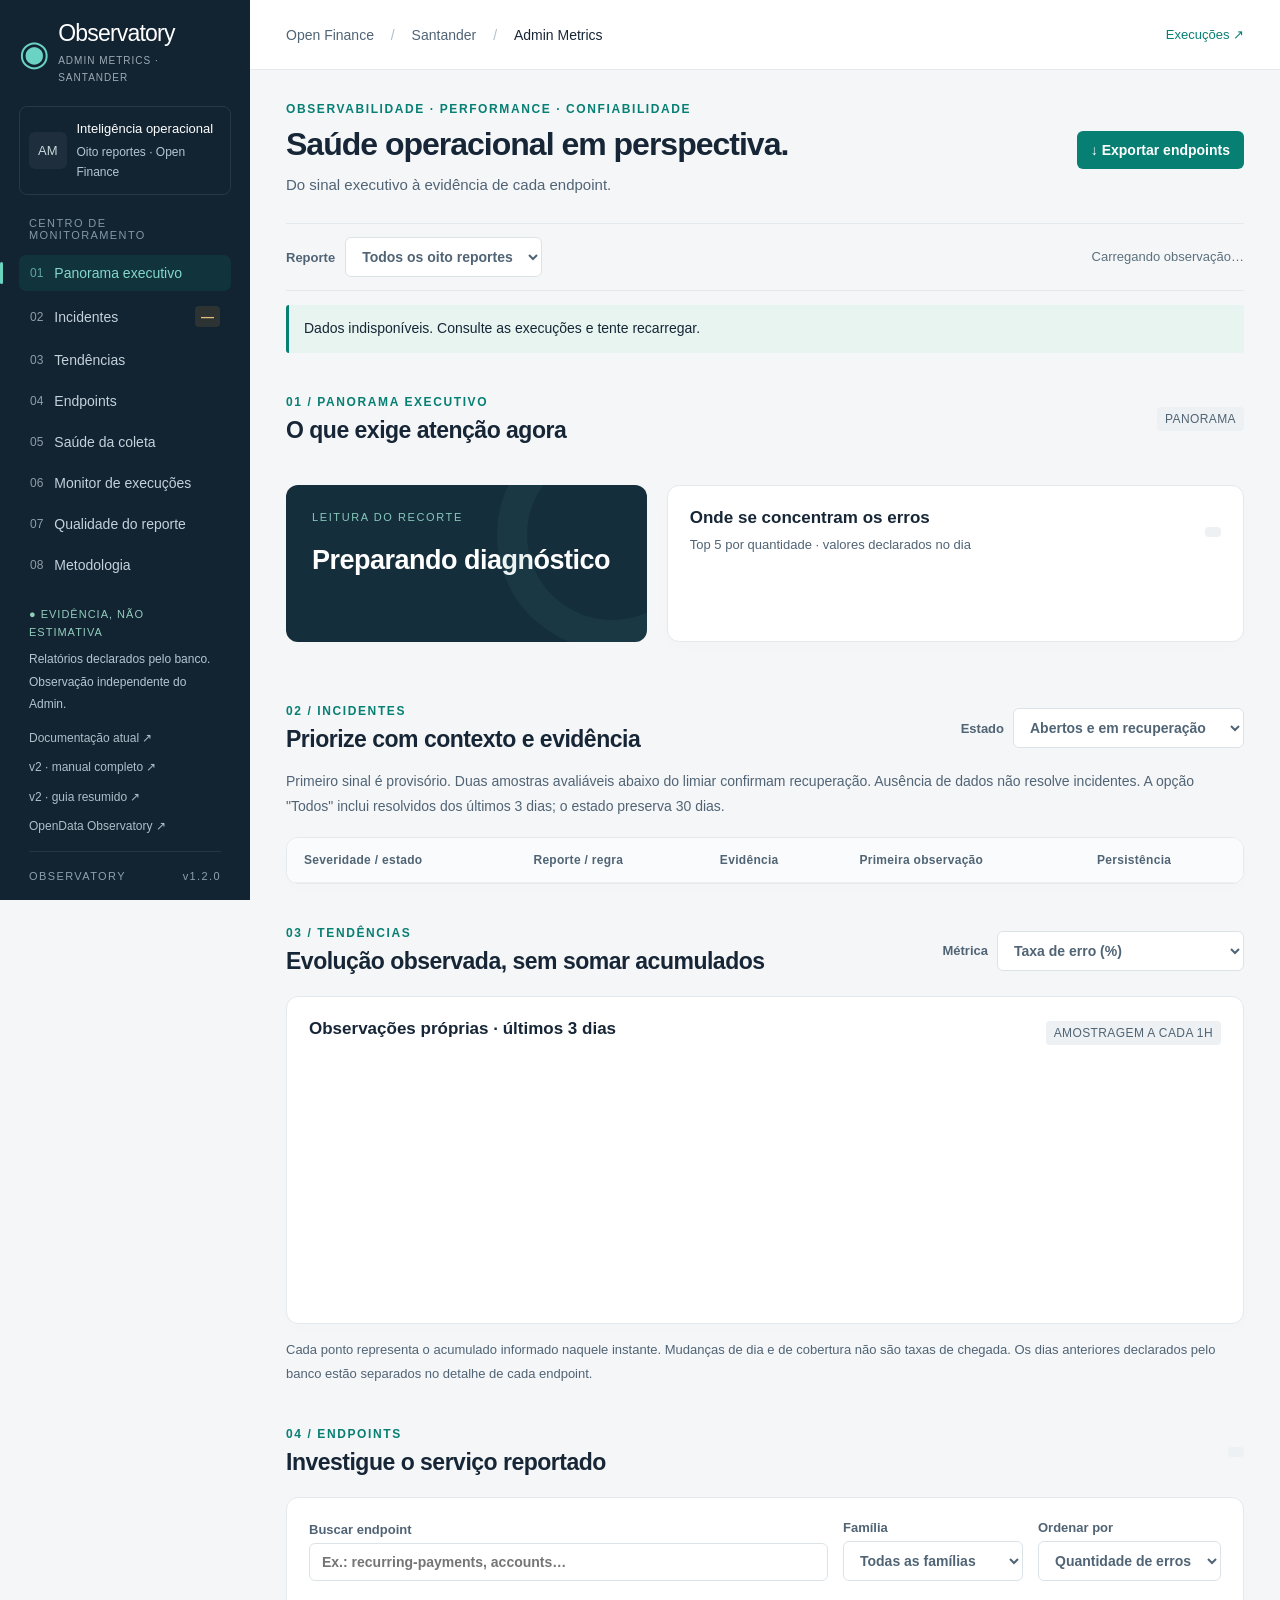
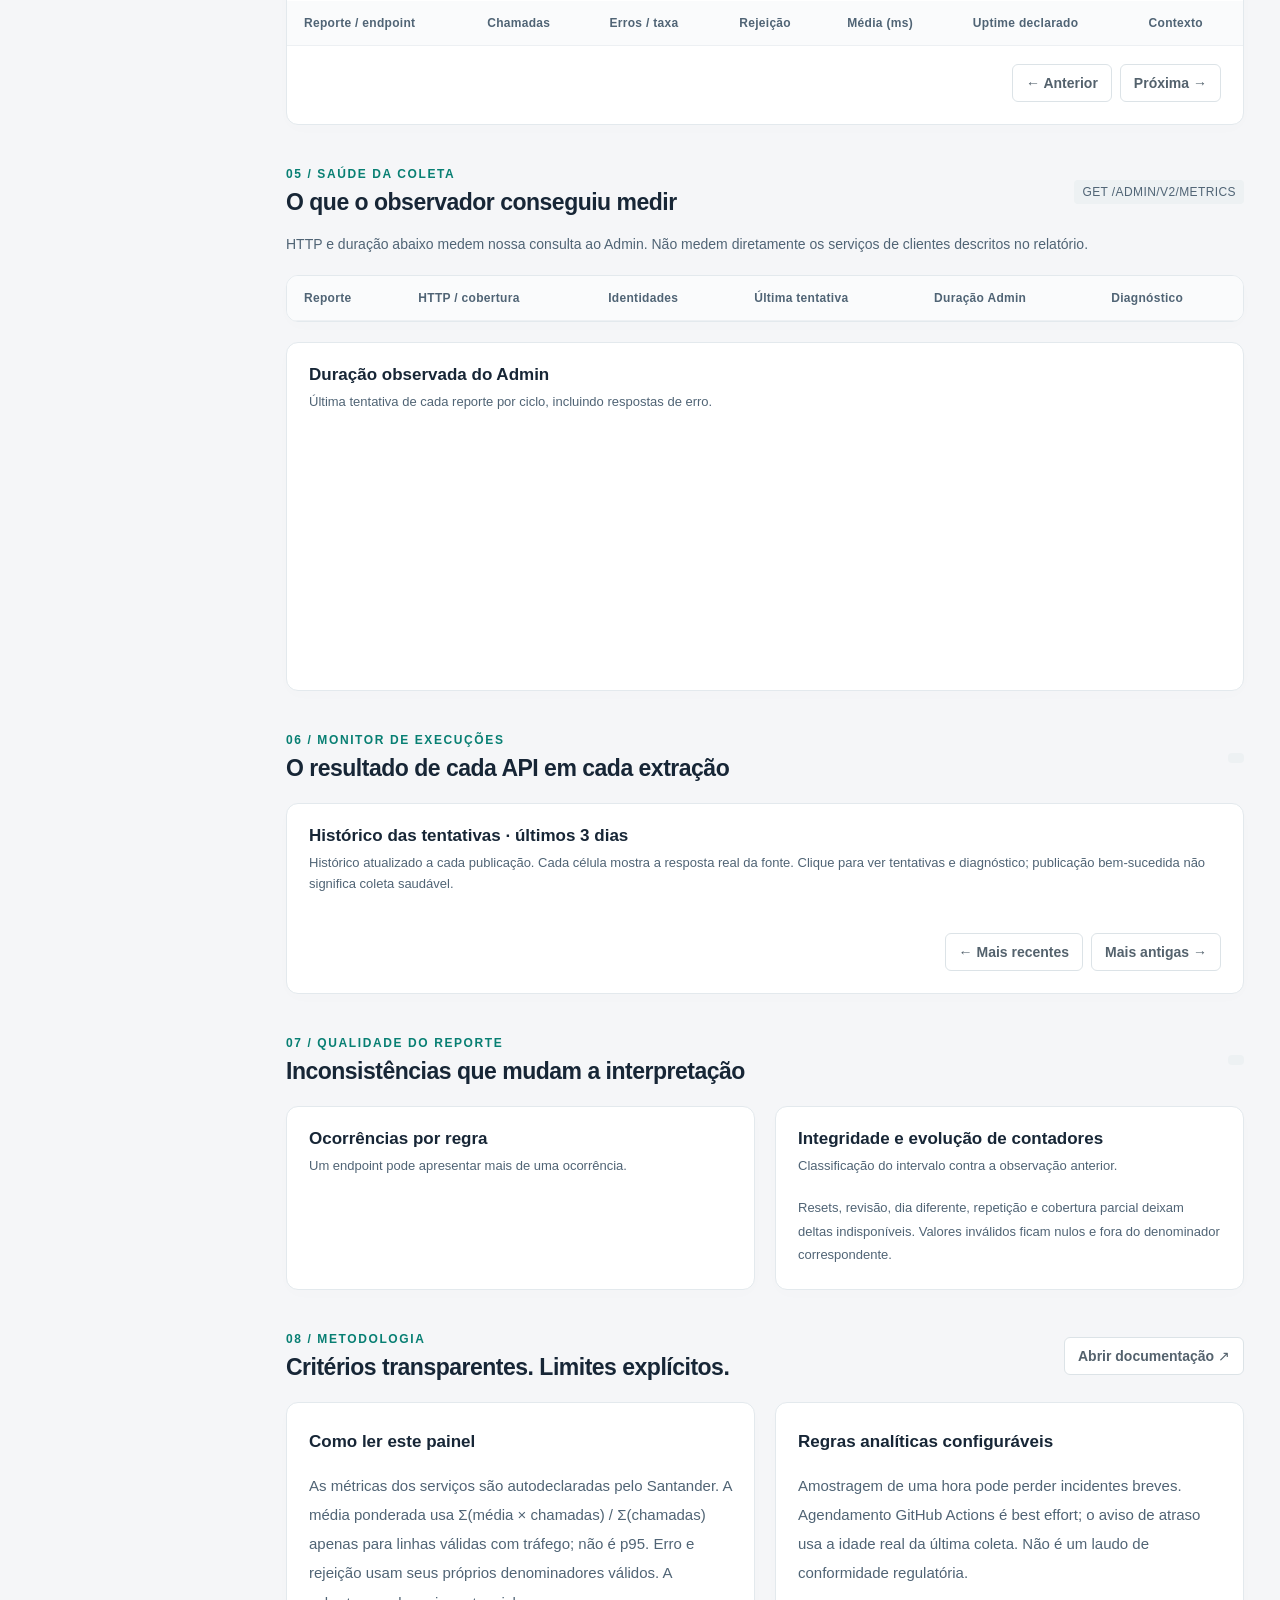
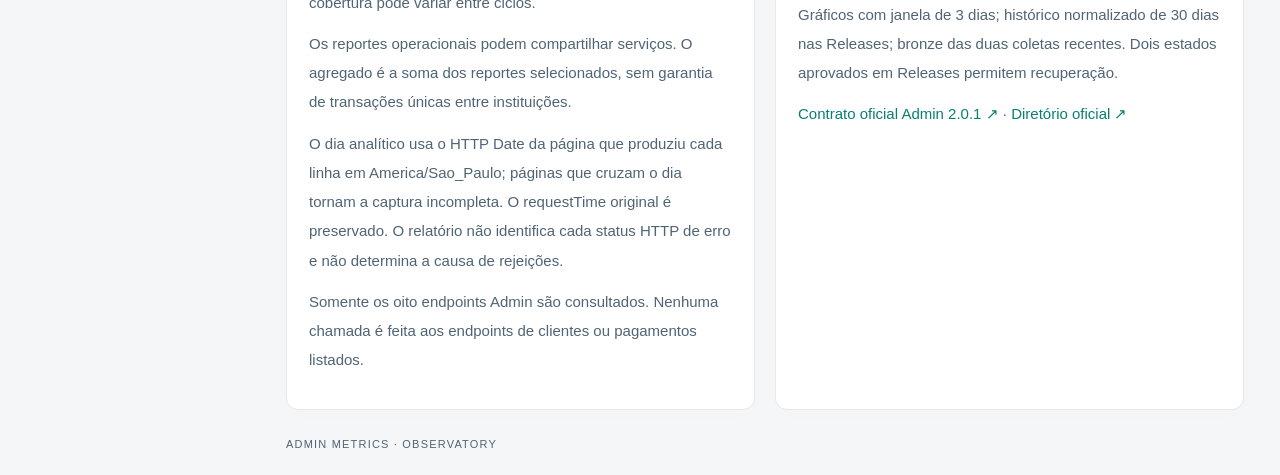
==== commit a0dd7f52: "docs: renomear v3 para v2 e apontar home para os novos manuais Apaga o manual v2 anterior, move a re" ====
--- a/src/admin_metrics/web/index.html
+++ b/src/admin_metrics/web/index.html
@@ -12,7 +12,7 @@
 <a href="#content" class="skip">Pular para o conteúdo</a>
 <aside class="sidebar"><a class="brand" href="#panorama"><span class="brand-mark">◉</span><span>Observatory<small>ADMIN METRICS · SANTANDER</small></span></a><div class="workspace"><span>AM</span><div>Inteligência operacional<small>Oito reportes · Open Finance</small></div></div><p class="nav-label">CENTRO DE MONITORAMENTO</p><nav aria-label="Seções do dashboard">
 <a class="nav-item active" href="#panorama"><span>01</span>Panorama executivo</a><a class="nav-item" href="#incidentes"><span>02</span>Incidentes <b id="nav-count">—</b></a><a class="nav-item" href="#tendencias"><span>03</span>Tendências</a><a class="nav-item" href="#endpoints"><span>04</span>Endpoints</a><a class="nav-item" href="#coleta"><span>05</span>Saúde da coleta</a><a class="nav-item" href="#execucoes"><span>06</span> Monitor de execuções</a><a class="nav-item" href="#qualidade"><span>07</span>Qualidade do reporte</a><a class="nav-item" href="#metodologia"><span>08</span>Metodologia</a></nav>
-<div class="sidebar-bottom"><span class="source-label">● EVIDÊNCIA, NÃO ESTIMATIVA</span><p>Relatórios declarados pelo banco.<br>Observação independente do Admin.</p><a href="documentacao.html" target="_blank" rel="noopener">Documentação atual ↗</a><a href="docs_v3/documentacao-v3.html" target="_blank" rel="noopener" title="Documentação v3 · manual completo gerado com project-html-docs">v3 · manual completo ↗</a><a href="docs_v3/documentacao-v3-resumida.html" target="_blank" rel="noopener" title="Documentação v3 · guia resumido">v3 · guia resumido ↗</a><a href="docs_v2/documentacao-v2.html" target="_blank" rel="noopener" title="Documentação v2 · manual anterior">v2 · anterior ↗</a><a href="https://alebitencourtx.github.io/open-finance-observatory/" target="_blank" rel="noopener">OpenData Observatory ↗</a><div class="sidebar-foot">OBSERVATORY <span id="app-version">v1.2.0</span></div></div></aside>
+<div class="sidebar-bottom"><span class="source-label">● EVIDÊNCIA, NÃO ESTIMATIVA</span><p>Relatórios declarados pelo banco.<br>Observação independente do Admin.</p><a href="documentacao.html" target="_blank" rel="noopener">Documentação atual ↗</a><a href="docs_v2/documentacao-v2.html" target="_blank" rel="noopener" title="Documentação v2 · manual completo gerado com project-html-docs">v2 · manual completo ↗</a><a href="docs_v2/documentacao-v2-resumida.html" target="_blank" rel="noopener" title="Documentação v2 · guia resumido">v2 · guia resumido ↗</a><a href="https://alebitencourtx.github.io/open-finance-observatory/" target="_blank" rel="noopener">OpenData Observatory ↗</a><div class="sidebar-foot">OBSERVATORY <span id="app-version">v1.2.0</span></div></div></aside>
 <div class="shell"><header class="topbar"><div>Open Finance <span>/</span> Santander <span>/</span> <strong>Admin Metrics</strong></div><a href="https://github.com/alebitencourtx/admin-metrics/actions/workflows/pages.yml" target="_blank" rel="noopener">Execuções ↗</a></header>
 <main id="content" tabindex="-1"><div class="page-heading"><div><p class="eyebrow">OBSERVABILIDADE · PERFORMANCE · CONFIABILIDADE</p><h1>Saúde operacional em perspectiva.</h1><p>Do sinal executivo à evidência de cada endpoint.</p></div><button id="export" class="button primary">↓ Exportar endpoints</button></div>
 <div class="filterbar"><label>Reporte <select id="reporter"><option value="">Todos os oito reportes</option></select></label><div id="snapshot" class="snapshot">Carregando observação…</div></div><div id="freshness" role="status" class="notice"></div>
